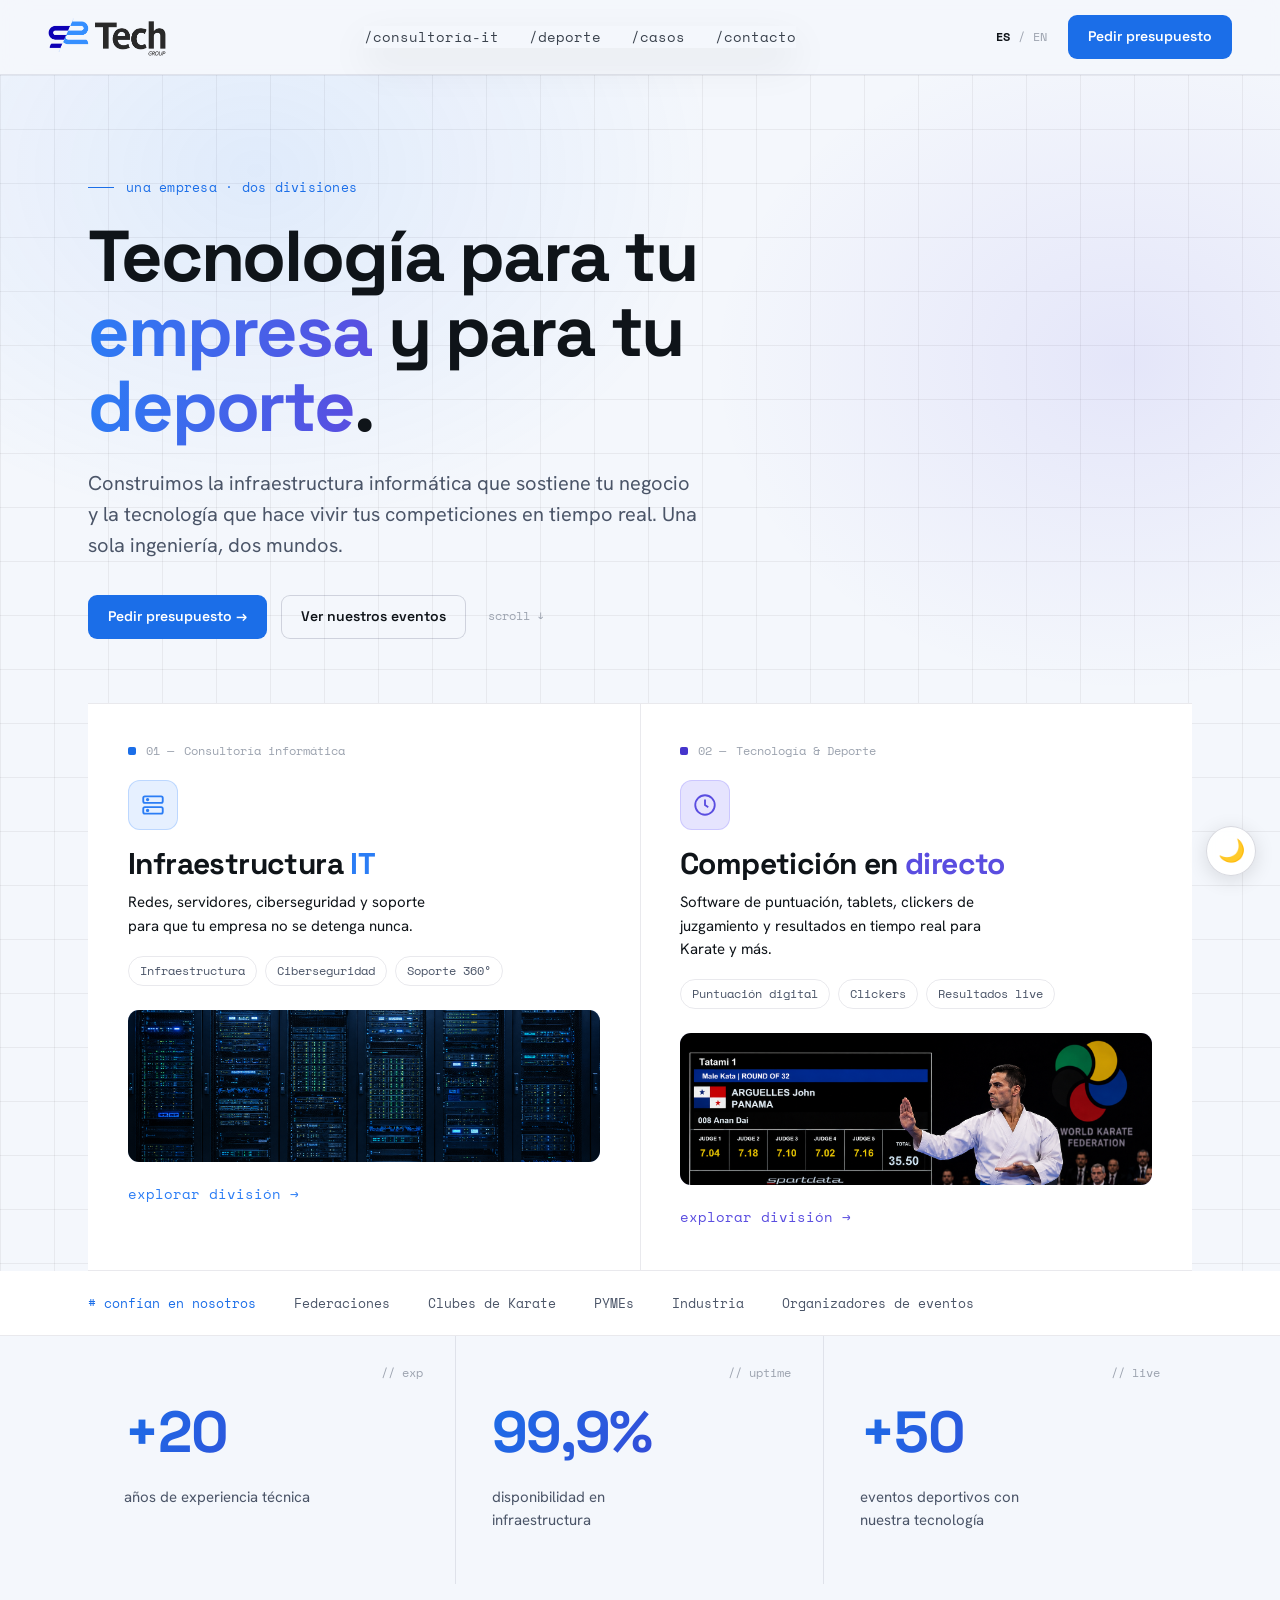
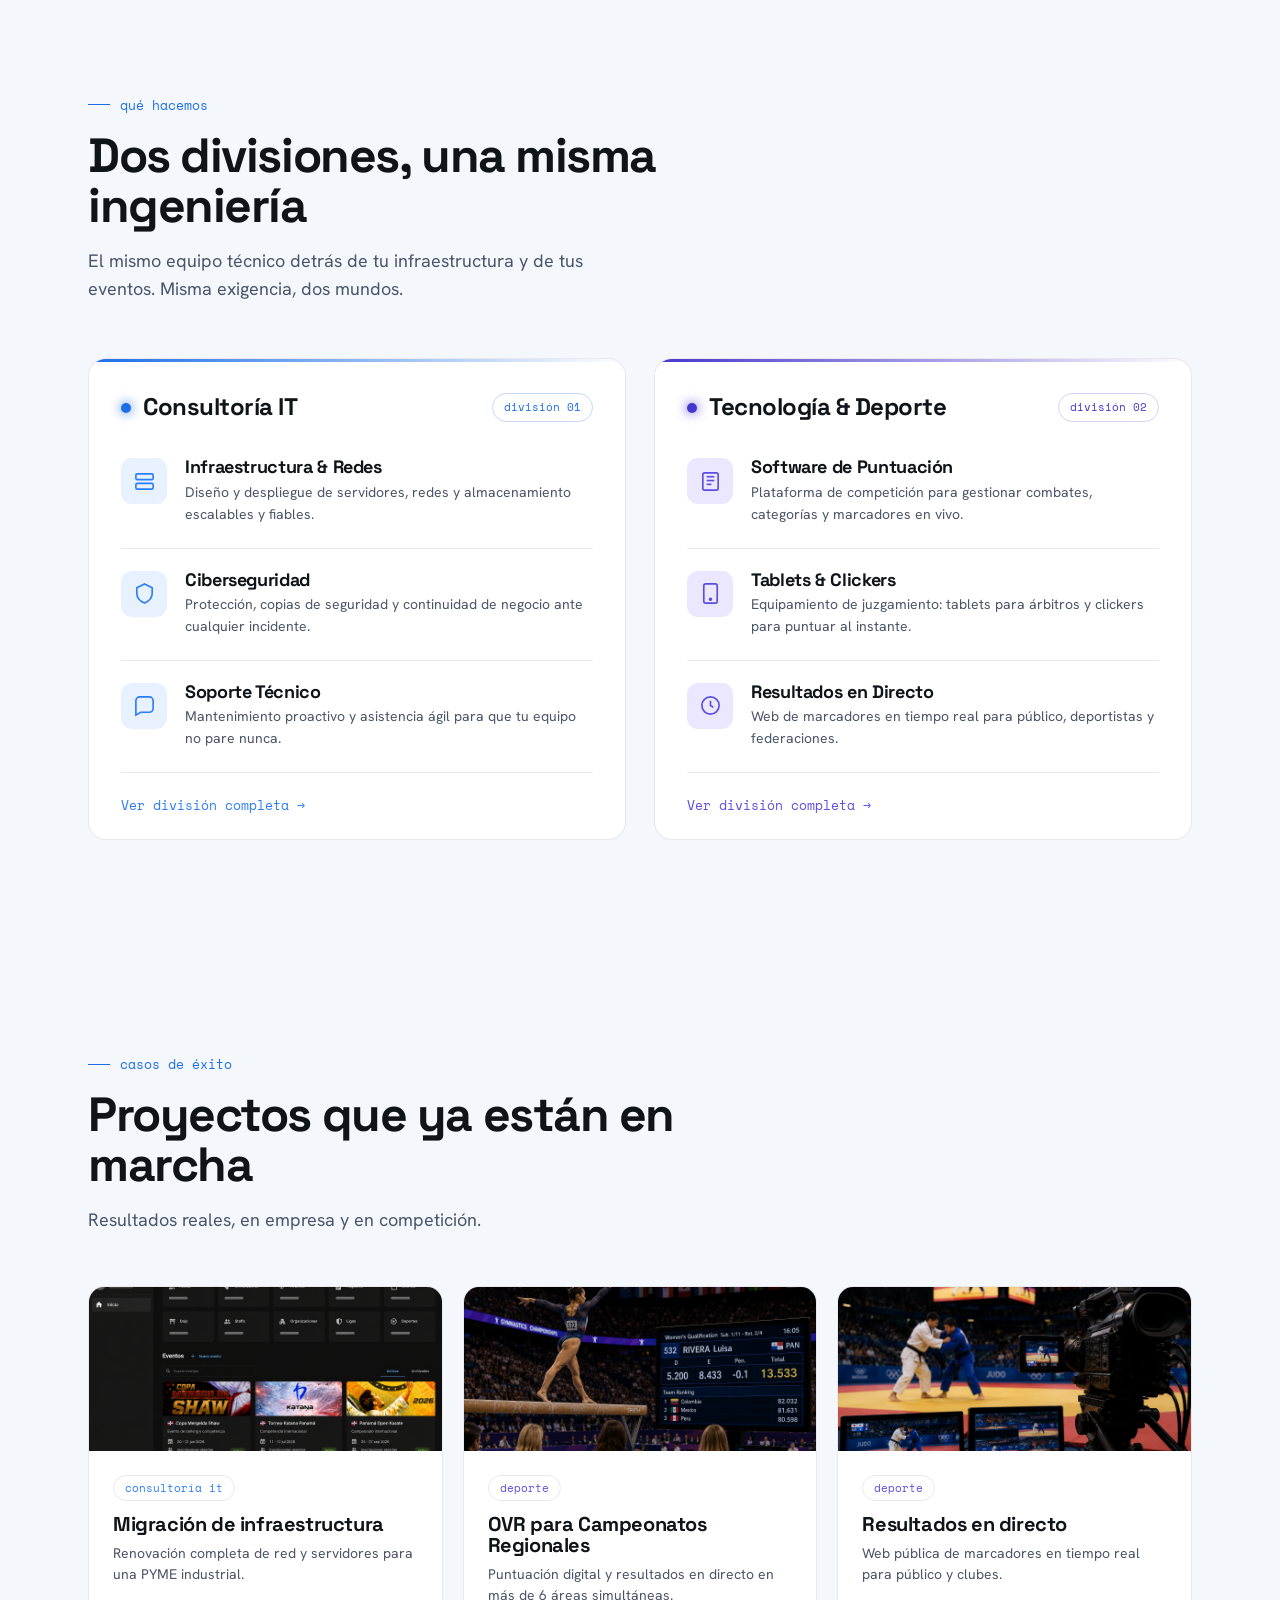
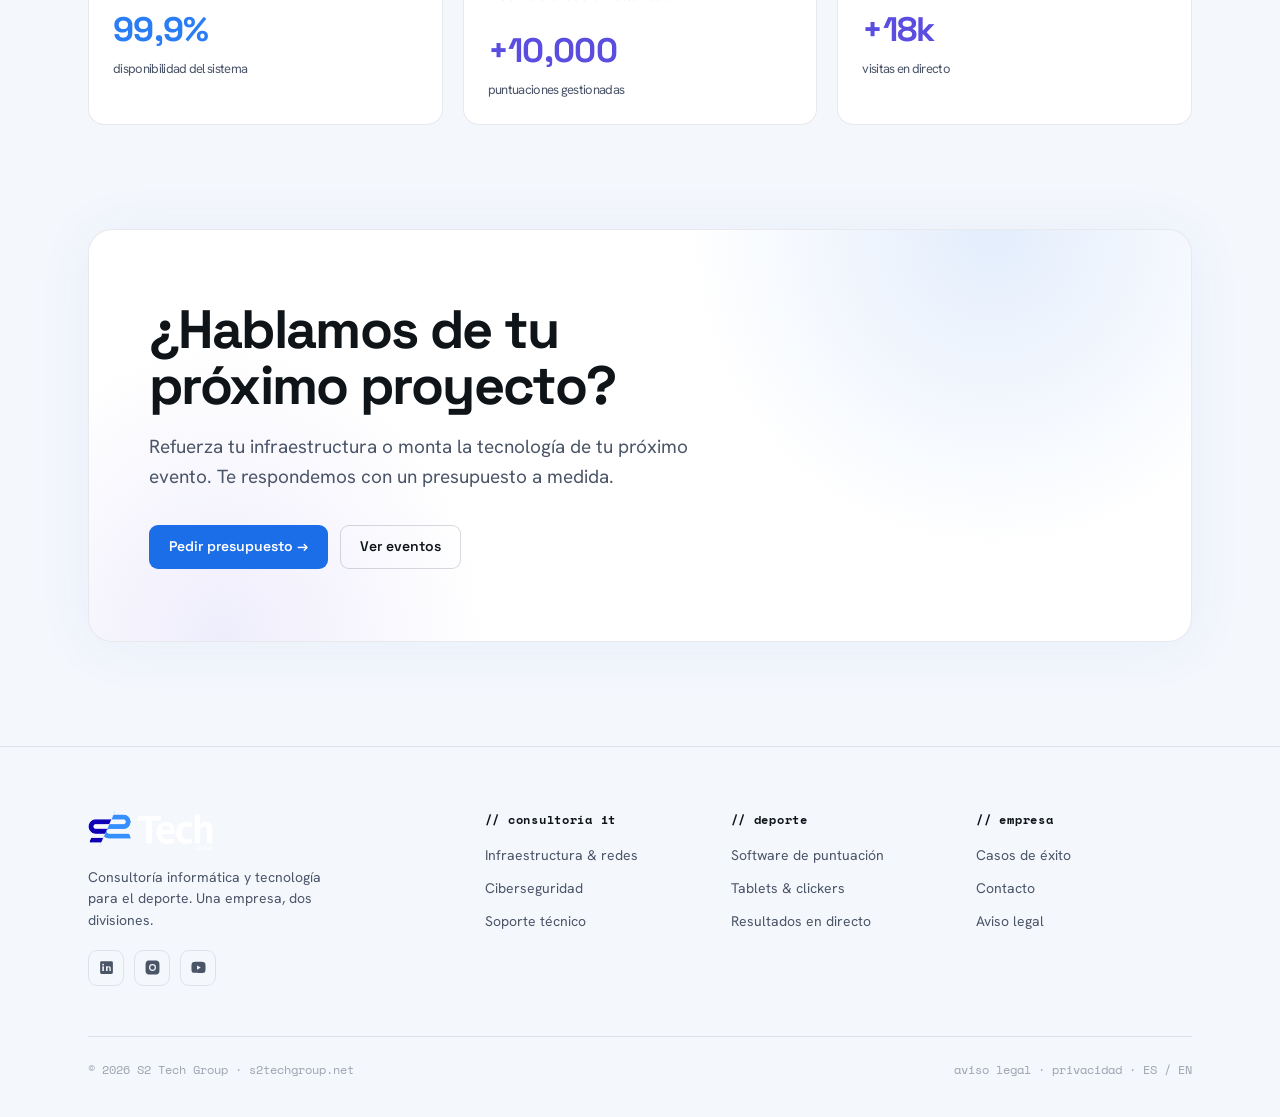
==== index.html @ ce13ef0c "Rename S2 Tech Group.html to index.html" ====
<!DOCTYPE html>
<html lang="es">
<head>
<meta charset="UTF-8" />
<meta name="viewport" content="width=device-width, initial-scale=1.0" />
<script>(function(){var t=localStorage.getItem('s2-theme')||'auto';var l=t==='light'||(t==='auto'&&matchMedia('(prefers-color-scheme: light)').matches);if(l)document.documentElement.classList.add('s2-light');document.documentElement.setAttribute('data-theme',t);})();</script>
<link rel="stylesheet" href="assets/site.css" />
<title>S2 Tech Group — Tecnología para tu empresa y tu deporte</title>
<link rel="preconnect" href="https://fonts.googleapis.com" />
<link rel="preconnect" href="https://fonts.gstatic.com" crossorigin />
<link href="https://fonts.googleapis.com/css2?family=Space+Grotesk:wght@400;500;600;700&family=Space+Mono:wght@400;700&family=Hanken+Grotesk:wght@400;500;600;700&display=swap" rel="stylesheet" />
<style>
  :root {
    --bg: #06070d;
    --bg-2: #0b0d16;
    --panel: #0f1320;
    --panel-2: #131829;
    --line: rgba(255,255,255,0.09);
    --line-2: rgba(255,255,255,0.14);
    /* brand */
    --deep: #0d00b5;
    --it: #3d8bff;
    --it-bright: #5ea2ff;
    --sport: #5b4bf5;
    --sport-bright: #7d70ff;
    --sky: #bad6fe;
    --txt: #eaedf5;
    --muted: #8b95ab;
    --muted-2: #5f6880;
    --display: "Space Grotesk", sans-serif;
    --mono: "Space Mono", ui-monospace, monospace;
    --body: "Hanken Grotesk", sans-serif;
  }
  * { margin: 0; padding: 0; box-sizing: border-box; }
  html { scroll-behavior: smooth; }
  body { font-family: var(--body); background: var(--bg); color: var(--txt); -webkit-font-smoothing: antialiased; line-height: 1.55; overflow-x: hidden; }
  h1,h2,h3,h4 { font-family: var(--display); letter-spacing: -0.02em; line-height: 1.04; font-weight: 700; }
  a { color: inherit; text-decoration: none; }
  .mono { font-family: var(--mono); }
  .wrap { max-width: 1200px; margin: 0 auto; padding: 0 48px; }
  .ph { background-image: repeating-linear-gradient(135deg, rgba(255,255,255,0.05) 0 10px, transparent 10px 20px); display: flex; align-items: flex-end; }
  .ph-label { font-family: var(--mono); font-size: 11px; letter-spacing: 0.06em; text-transform: uppercase; color: rgba(255,255,255,0.5); padding: 12px 14px; }
  .grid-bg { background-image: linear-gradient(var(--line) 1px, transparent 1px), linear-gradient(90deg, var(--line) 1px, transparent 1px); background-size: 54px 54px; }

  /* diagonal dot motif (from logo) */
  .slash { position: relative; display: inline-block; }
  .dotline { display: inline-flex; align-items: center; gap: 0; }

  /* NAV */
  nav { position: sticky; top: 0; z-index: 60; display: flex; align-items: center; justify-content: space-between; padding: 15px 48px; background: rgba(6,7,13,0.8); backdrop-filter: blur(14px); border-bottom: 1px solid var(--line); }
  .brand-logo { height: 38px; display: block; }
  .navlinks { display: flex; gap: 30px; font-size: 14px; font-family: var(--mono); color: var(--muted); }
  .navlinks a { transition: color .15s; }
  .navlinks a:hover { color: var(--it-bright); }
  .navright { display: flex; align-items: center; gap: 18px; }
  .lang { font-family: var(--mono); font-size: 12px; color: var(--muted); display: flex; align-items: center; gap: 5px; }
  .lang b { color: var(--txt); }
  .lang button { font-family: var(--mono); font-size: 12px; background: none; border: none; color: var(--muted-2); cursor: pointer; padding: 2px 3px; transition: color .15s; }
  .lang button:hover { color: var(--txt); }
  .lang button.on { color: var(--txt); font-weight: 700; }
  .lang .sep { color: var(--muted-2); }
  .btn { font-family: var(--display); font-weight: 600; font-size: 14px; padding: 11px 20px; border-radius: 9px; cursor: pointer; border: none; background: var(--it); color: #fff; transition: transform .15s, box-shadow .15s; display: inline-flex; align-items: center; gap: 8px; }
  .btn:hover { transform: translateY(-1px); box-shadow: 0 8px 28px rgba(61,139,255,0.36); }
  .btn-ghost { background: transparent; color: var(--txt); box-shadow: inset 0 0 0 1px var(--line-2); }
  .btn-ghost:hover { box-shadow: inset 0 0 0 1px var(--it); box-shadow: inset 0 0 0 1px var(--it), 0 8px 28px rgba(61,139,255,0.18); }

  /* HERO */
  .hero { position: relative; padding: 96px 0 0; }
  .hero .wrap { position: relative; z-index: 2; }
  .hglow { position: absolute; inset: 0; z-index: 0; pointer-events: none;
    background: radial-gradient(58% 48% at 20% 8%, rgba(61,139,255,0.20), transparent 62%),
               radial-gradient(54% 46% at 88% 24%, rgba(91,75,245,0.18), transparent 60%); }
  .hero .tagline { font-family: var(--mono); font-size: 13px; color: var(--sky); letter-spacing: 0.02em; display: inline-flex; align-items: center; gap: 12px; }
  .hero .tagline::before { content:""; width: 26px; height: 1px; background: var(--sky); display:inline-block; }
  .hero h1 { font-size: 72px; margin-top: 22px; max-width: 16ch; letter-spacing: -0.03em; }
  .hero h1 .g { background: linear-gradient(100deg, var(--it-bright), var(--sport-bright)); -webkit-background-clip: text; background-clip: text; color: transparent; }
  .hero .sub { margin-top: 24px; font-size: 20px; color: var(--muted); max-width: 56ch; }
  .hero .hero-actions { margin-top: 34px; display: flex; gap: 14px; align-items: center; }
  .hero .scroll-hint { font-family: var(--mono); font-size: 12px; color: var(--muted-2); margin-left: 8px; }

  /* DOORS */
  .doors { display: grid; grid-template-columns: 1fr 1fr; margin-top: 64px; border-top: 1px solid var(--line); border-bottom: 1px solid var(--line); position: relative; }
  .doors::before { content:""; position: absolute; left: 50%; top: 0; bottom: 0; width: 1px; background: var(--line); z-index: 3; }
  .door { position: relative; padding: 38px 40px 40px; overflow: hidden; transition: background .3s; z-index: 1; }
  .door::after { content:""; position: absolute; inset: 0; opacity: 0; transition: opacity .3s; z-index: -1; }
  .door.it::after { background: radial-gradient(80% 70% at 50% 100%, rgba(61,139,255,0.12), transparent 70%); }
  .door.sport::after { background: radial-gradient(80% 70% at 50% 100%, rgba(91,75,245,0.14), transparent 70%); }
  .door:hover::after { opacity: 1; }
  .door .num { font-family: var(--mono); font-size: 12px; color: var(--muted); display: flex; align-items: center; gap: 10px; }
  .door .num .sq { width: 8px; height: 8px; border-radius: 2px; }
  .door.it .num .sq { background: var(--it); } .door.sport .num .sq { background: var(--sport); }
  .door .ico { width: 50px; height: 50px; border-radius: 12px; display: grid; place-items: center; margin-top: 20px; }
  .door.it .ico { background: rgba(61,139,255,0.13); color: var(--it-bright); box-shadow: inset 0 0 0 1px rgba(61,139,255,0.25); }
  .door.sport .ico { background: rgba(91,75,245,0.15); color: var(--sport-bright); box-shadow: inset 0 0 0 1px rgba(125,112,255,0.25); }
  .door .ico svg { width: 26px; height: 26px; }
  .door h3 { font-size: 30px; margin-top: 18px; }
  .door h3 .accent.it { color: var(--it-bright); }
  .door h3 .accent.sport { color: var(--sport-bright); }
  .door p { margin-top: 12px; color: var(--muted); font-size: 15px; max-width: 38ch; }
  .door .feats { margin-top: 18px; display: flex; flex-wrap: wrap; gap: 8px; }
  .door .feats span { font-family: var(--mono); font-size: 11.5px; color: var(--muted); padding: 5px 11px; border-radius: 999px; border: 1px solid var(--line); }
  .door .img { height: 152px; border-radius: 11px; margin-top: 24px; position: relative; overflow: hidden; }
  .door.it .img { background: linear-gradient(150deg,#0e1f55,#0a1020); }
  .door.sport .img { background: linear-gradient(150deg,#1c1453,#0c0a1f); }
  .door .go { margin-top: 22px; font-family: var(--mono); font-size: 13.5px; display: inline-flex; align-items: center; gap: 9px; }
  .door.it .go { color: var(--it-bright); } .door.sport .go { color: var(--sport-bright); }
  .door .go .ar { transition: transform .2s; }
  .door:hover .go .ar { transform: translateX(5px); }

  /* STRIP */
  .strip { border-bottom: 1px solid var(--line); padding: 22px 0; }
  .strip .wrap { display: flex; align-items: center; gap: 38px; font-family: var(--mono); font-size: 13px; color: var(--muted-2); flex-wrap: wrap; }
  .strip .wrap b { color: var(--sky); font-weight: 400; }
  .strip .wrap span { color: var(--muted); }

  /* STATS */
  .stats { display: grid; grid-template-columns: repeat(3,1fr); }
  .stat { padding: 52px 36px; border-right: 1px solid var(--line); position: relative; }
  .stat:last-child { border-right: 0; }
  .stat .n { font-family: var(--display); font-size: 58px; font-weight: 700; letter-spacing: -0.03em; background: linear-gradient(120deg,#fff,var(--sky)); -webkit-background-clip: text; background-clip: text; color: transparent; }
  .stat .l { font-size: 15px; color: var(--muted); margin-top: 8px; max-width: 24ch; }
  .stat .k { font-family: var(--mono); font-size: 12px; color: var(--muted-2); position: absolute; top: 28px; right: 32px; }

  /* SECTION */
  section.block { padding: 104px 0; position: relative; }
  .sec-head .k { font-family: var(--mono); font-size: 13px; color: var(--sky); display: inline-flex; align-items: center; gap: 10px; }
  .sec-head .k::before { content:""; width: 22px; height: 1px; background: var(--sky); }
  .sec-head h2 { font-size: 48px; margin-top: 16px; max-width: 20ch; letter-spacing: -0.03em; }
  .sec-head p { margin-top: 16px; color: var(--muted); font-size: 18px; max-width: 56ch; }

  /* SERVICES two-column */
  .svc-col { display: grid; grid-template-columns: 1fr 1fr; gap: 28px; margin-top: 56px; }
  .svc-side { border: 1px solid var(--line); border-radius: 18px; padding: 34px 32px 12px; background: linear-gradient(180deg, var(--bg-2), var(--bg)); position: relative; overflow: hidden; }
  .svc-side::before { content:""; position: absolute; top: 0; left: 0; right: 0; height: 3px; }
  .svc-side.it::before { background: linear-gradient(90deg, var(--it), transparent); }
  .svc-side.sport::before { background: linear-gradient(90deg, var(--sport), transparent); }
  .svc-side .head { display: flex; align-items: center; justify-content: space-between; margin-bottom: 14px; }
  .svc-side h3 { font-size: 24px; display: flex; align-items: center; gap: 12px; }
  .svc-side h3 .dot { width: 10px; height: 10px; border-radius: 50%; }
  .svc-side.it h3 .dot { background: var(--it); box-shadow: 0 0 12px var(--it); }
  .svc-side.sport h3 .dot { background: var(--sport); box-shadow: 0 0 12px var(--sport); }
  .svc-side .tag { font-family: var(--mono); font-size: 11px; color: var(--muted); padding: 5px 11px; border-radius: 999px; border: 1px solid var(--line); }
  .svc-item { display: flex; gap: 18px; padding: 22px 0; border-bottom: 1px solid var(--line); transition: padding-left .2s; }
  .svc-item:last-child { border-bottom: 0; }
  .svc-item:hover { padding-left: 6px; }
  .svc-item .ico { width: 46px; height: 46px; flex: none; border-radius: 11px; display: grid; place-items: center; }
  .svc-side.it .ico { background: rgba(61,139,255,0.12); color: var(--it-bright); }
  .svc-side.sport .ico { background: rgba(91,75,245,0.13); color: var(--sport-bright); }
  .svc-item .ico svg { width: 23px; height: 23px; }
  .svc-item h4 { font-size: 18px; }
  .svc-item p { font-size: 14px; color: var(--muted); margin-top: 5px; }
  .svc-more { display: inline-block; margin: 22px 0 12px; font-family: var(--mono); font-size: 13px; transition: transform .2s; }
  .svc-more:hover { transform: translateX(4px); }
  .svc-more.it { color: var(--it-bright); }
  .svc-more.sport { color: var(--sport-bright); }

  /* CASES */
  .cases { background: linear-gradient(180deg, var(--bg), var(--bg-2)); }
  .case-grid { display: grid; grid-template-columns: repeat(3,1fr); gap: 20px; margin-top: 52px; }
  .case { border: 1px solid var(--line); border-radius: 16px; overflow: hidden; background: var(--bg-2); transition: transform .22s, border-color .22s, box-shadow .22s; }
  .case:hover { transform: translateY(-5px); }
  .case.it:hover { border-color: rgba(61,139,255,0.5); box-shadow: 0 24px 50px rgba(61,139,255,0.12); }
  .case.sport:hover { border-color: rgba(125,112,255,0.5); box-shadow: 0 24px 50px rgba(91,75,245,0.14); }
  .case .img { height: 164px; position: relative; overflow: hidden; }
  .case.it .img { background: linear-gradient(150deg,#0e1f55,#0a1020); }
  .case .img img.shot { position: absolute; inset: 0; width: 100%; height: 100%; object-fit: cover; object-position: center center; }
  .case.sport .img { background: linear-gradient(150deg,#1c1453,#0c0a1f); }
  .case .body { padding: 24px; }
  .case .pill { font-family: var(--mono); font-size: 11px; padding: 4px 11px; border-radius: 999px; border: 1px solid var(--line); }
  .case.it .pill { color: var(--it-bright); } .case.sport .pill { color: var(--sport-bright); }
  .case h4 { font-size: 20px; margin-top: 14px; }
  .case p { margin-top: 8px; font-size: 14px; color: var(--muted); }
  .case .stat-n { font-family: var(--display); font-size: 34px; font-weight: 700; margin-top: 18px; letter-spacing: -0.02em; }
  .case.it .stat-n { color: var(--it-bright); } .case.sport .stat-n { color: var(--sport-bright); }
  .case .stat-n small { display: block; font-family: var(--body); font-size: 13px; color: var(--muted); font-weight: 400; margin-top: 2px; }

  /* CTA */
  .cta { padding: 0 0 104px; }
  .cta-box { border: 1px solid var(--line-2); border-radius: 24px; padding: 72px 60px; position: relative; overflow: hidden; background: var(--bg-2); }
  .cta-box .glow { position: absolute; inset: 0; background: radial-gradient(46% 130% at 82% 0%, rgba(61,139,255,0.22), transparent 60%), radial-gradient(40% 120% at 12% 100%, rgba(91,75,245,0.18), transparent 60%); }
  .cta-box h2 { font-size: 54px; max-width: 17ch; position: relative; letter-spacing: -0.03em; }
  .cta-box p { margin-top: 18px; color: var(--muted); font-size: 19px; max-width: 50ch; position: relative; }
  .cta-actions { margin-top: 34px; display: flex; gap: 12px; position: relative; }

  /* FOOTER */
  footer { border-top: 1px solid var(--line); padding: 64px 0 38px; background: var(--bg); }
  .foot-top { display: grid; grid-template-columns: 1.7fr 1fr 1fr 1fr; gap: 30px; }
  .foot-logo { height: 40px; margin-bottom: 16px; }
  footer h5 { font-family: var(--mono); font-size: 12px; color: var(--txt); margin-bottom: 16px; letter-spacing: 0.06em; }
  footer a { display: block; font-size: 14px; color: var(--muted); margin-bottom: 11px; transition: color .15s; }
  footer a:hover { color: var(--it-bright); }
  .foot-desc { color: var(--muted); font-size: 14px; max-width: 32ch; }
  .foot-social { display: flex; gap: 10px; margin-top: 18px; }
  .foot-social a { width: 36px; height: 36px; border-radius: 9px; border: 1px solid var(--line); display: grid; place-items: center; margin: 0; }
  .foot-social a:hover { border-color: var(--it); }
  .foot-social svg { width: 17px; height: 17px; }
  .foot-bot { display: flex; justify-content: space-between; margin-top: 50px; padding-top: 24px; border-top: 1px solid var(--line); font-family: var(--mono); font-size: 12px; color: var(--muted-2); }

  /* ─── RESPONSIVE ─── */
  @media (max-width: 860px) {
    nav { padding: 14px 20px; }
    .hero { padding: 72px 0 0; }
    .hero h1 { font-size: 52px; }
    .hero .sub { font-size: 17px; }
    .hero-actions { flex-wrap: wrap; gap: 10px; }
    .scroll-hint { display: none; }
    .wrap { padding: 0 24px; }
    .doors { grid-template-columns: 1fr 1fr; }
    .stats { grid-template-columns: 1fr 1fr; }
    .stat:nth-child(2) { border-right: 0; }
    .stat:nth-child(n+3) { border-top: 1px solid var(--line); border-right: 0; }
    .svc-col { grid-template-columns: 1fr; }
    .case-grid { grid-template-columns: 1fr 1fr; }
    section.block { padding: 72px 0; }
    .cta-box { padding: 48px 32px; }
    .foot-top { grid-template-columns: 1fr 1fr; }
  }
  @media (max-width: 580px) {
    nav { padding: 12px 16px; }
    .hero { padding: 56px 0 0; }
    .hero h1 { font-size: 38px; }
    .hero .sub { font-size: 16px; }
    .hero-actions .btn { font-size: 14px; padding: 10px 16px; }
    .wrap { padding: 0 16px; }
    .doors { grid-template-columns: 1fr; }
    .doors::before { display: none; }
    .door { padding: 26px 22px 28px; }
    .door h3 { font-size: 24px; }
    .stats { grid-template-columns: 1fr; }
    .stat { border-right: 0; border-bottom: 1px solid var(--line); padding: 36px 20px; }
    .stat:last-child { border-bottom: 0; }
    .stat .n { font-size: 44px; }
    .sec-head h2 { font-size: 32px; }
    .svc-side { padding: 24px 20px 8px; }
    .case-grid { grid-template-columns: 1fr; }
    .cta-box { padding: 36px 20px; }
    .cta-box h2 { font-size: 32px; }
    .cta-actions { flex-direction: column; }
    .cta-actions .btn { text-align: center; }
    .foot-top { grid-template-columns: 1fr; }
    .foot-bot { flex-direction: column; gap: 8px; font-size: 11px; }
    section.block { padding: 56px 0; }
  }

  /* ─── LIGHT MODE (page-specific) ─── */
  html.s2-light .hglow { background: radial-gradient(58% 48% at 20% 8%, rgba(43,125,245,0.10), transparent 62%), radial-gradient(54% 46% at 88% 24%, rgba(90,78,224,0.10), transparent 60%); }
  html.s2-light .hero { background-color: var(--bg); }
  html.s2-light .tagline { color: var(--it); }
  html.s2-light .tagline::before { background: var(--it); }
  html.s2-light .doors { background: var(--bg-2); }
  html.s2-light .door { background: var(--bg-2); }
  html.s2-light .door:hover { background: #f0f5ff; }
  html.s2-light .door::after { opacity: 0; }
  html.s2-light .door:hover::after { opacity: 1; }
  html.s2-light .door.it::after { background: radial-gradient(80% 70% at 50% 100%, rgba(27,110,232,0.08), transparent 70%); }
  html.s2-light .door.sport::after { background: radial-gradient(80% 70% at 50% 100%, rgba(90,78,224,0.10), transparent 70%); }
  html.s2-light .door .num { color: var(--muted-2); }
  html.s2-light .door .num .sq { } 
  html.s2-light .door h3, html.s2-light .door p, html.s2-light .door .feats span { color: var(--txt); }
  html.s2-light .door .feats span { border-color: var(--line); color: var(--muted); }
  html.s2-light .door.it .img { background: linear-gradient(150deg,#c8ddff,#aac9ff); }
  html.s2-light .door.sport .img { background: linear-gradient(150deg,#d4d0ff,#bbb4ff); }
  html.s2-light .stat .n { background: linear-gradient(120deg, var(--it), var(--sport)); -webkit-background-clip: text; background-clip: text; color: transparent; }
  html.s2-light .stat .k { color: var(--muted-2); }
  html.s2-light .stat .l { color: var(--muted); }
  html.s2-light .stats { border-color: var(--line); }
  html.s2-light .stat { border-right-color: var(--line); }
  html.s2-light .sec-head .k { color: var(--it); }
  html.s2-light .sec-head .k::before { background: var(--it); }
  html.s2-light .svc-side { background: var(--bg-2); border-color: var(--line); }
  html.s2-light .svc-side.it::before { background: linear-gradient(90deg, var(--it), transparent); }
  html.s2-light .svc-side.sport::before { background: linear-gradient(90deg, var(--sport), transparent); }
  html.s2-light .svc-item { border-bottom-color: var(--line); }
  html.s2-light .svc-item h4 { color: var(--txt); }
  html.s2-light .svc-item p { color: var(--muted); }
  html.s2-light .svc-side.it .tag { color: var(--it); border-color: rgba(27,110,232,0.25); }
  html.s2-light .svc-side.sport .tag { color: var(--sport); border-color: rgba(90,78,224,0.25); }
  html.s2-light .cases { background: var(--bg); }
  html.s2-light .case { background: var(--bg-2); border-color: var(--line); }
  html.s2-light .case.it .img { background: linear-gradient(150deg,#c8ddff,#aac9ff); }
  html.s2-light .case.sport .img { background: linear-gradient(150deg,#d4d0ff,#bbb4ff); }
  html.s2-light .case h4 { color: var(--txt); }
  html.s2-light .case p { color: var(--muted); }
  html.s2-light .cta-box { background: var(--bg-2); border-color: var(--line); box-shadow: 0 4px 60px rgba(27,110,232,0.06); }
  html.s2-light .cta-box .glow { background: radial-gradient(46% 130% at 82% 0%, rgba(27,110,232,0.12), transparent 60%), radial-gradient(40% 120% at 12% 100%, rgba(90,78,224,0.10), transparent 60%); }
  html.s2-light .cta-box h2 { color: var(--txt); }
  html.s2-light .cta-box p { color: var(--muted); }
</style>
</head>
<body>
  <nav>
    <a href="#top">
      <img class="brand-logo brand-logo-dark" src="assets/logo-nav-white.png" alt="S2 Tech Group" />
      <img class="brand-logo brand-logo-light" src="assets/logo-nav-color.png" alt="S2 Tech Group" />
    </a>
    <div class="navlinks" id="navlinks">
      <a href="consultoria-it.html" data-en="/it-consulting">/consultoría-it</a>
      <a href="deporte.html" data-en="/sports">/deporte</a>
      <a href="#cases" data-en="/cases">/casos</a>
      <a href="contacto.html" data-en="/contact">/contacto</a>
    </div>
    <div class="navright">
      <div class="lang"><button data-lang="es">ES</button><span class="sep">/</span><button data-lang="en">EN</button></div>
      <a href="contacto.html" class="btn btn-nav-cta" data-en="Request a quote">Pedir presupuesto</a>
    </div>
    <button class="ham" id="ham-btn" aria-label="Menú" aria-expanded="false"><span></span><span></span><span></span></button>
  </nav>

  <header class="hero grid-bg" id="top">
    <div class="hglow"></div>
    <div class="wrap">
      <div class="tagline" data-en="one company · two divisions">una empresa · dos divisiones</div>
      <h1 data-en-html="Technology for your <span class=&quot;g&quot;>business</span> and your <span class=&quot;g&quot;>sport</span>.">Tecnología para tu <span class="g">empresa</span> y para tu <span class="g">deporte</span>.</h1>
      <p class="sub" data-en="We build the IT infrastructure that keeps your business running and the technology that brings your competitions to life in real time. One engineering team, two worlds.">Construimos la infraestructura informática que sostiene tu negocio y la tecnología que hace vivir tus competiciones en tiempo real. Una sola ingeniería, dos mundos.</p>
      <div class="hero-actions">
        <a href="contacto.html" class="btn" data-en="Request a quote →">Pedir presupuesto →</a>
        <a href="deporte.html" class="btn btn-ghost" data-en="See our events">Ver nuestros eventos</a>
        <span class="scroll-hint">scroll ↓</span>
      </div>
      <div class="doors">
        <a class="door it" href="consultoria-it.html">
          <div class="num"><span class="sq"></span>01 — <span data-en="IT consulting">Consultoría informática</span></div>
          <div class="ico"><svg viewBox="0 0 24 24" fill="none" stroke="currentColor" stroke-width="1.7"><rect x="3" y="4" width="18" height="6" rx="1.5"/><rect x="3" y="14" width="18" height="6" rx="1.5"/><circle cx="7" cy="7" r="0.7" fill="currentColor"/><circle cx="7" cy="17" r="0.7" fill="currentColor"/></svg></div>
          <h3 data-en-html="<span class=&quot;accent it&quot;>IT</span> infrastructure">Infraestructura <span class="accent it">IT</span></h3>
          <p data-en="Networks, servers, cybersecurity and support so your business never stops.">Redes, servidores, ciberseguridad y soporte para que tu empresa no se detenga nunca.</p>
          <div class="feats"><span data-en="Infrastructure">Infraestructura</span><span data-en="Cybersecurity">Ciberseguridad</span><span data-en="360° support">Soporte 360°</span></div>
          <div class="img"><img src="assets/hero-datacenter.png" alt="Data center S2 Tech Group" style="position:absolute;inset:0;width:100%;height:100%;object-fit:cover;object-position:center;" /></div>
          <div class="go" data-en-html="explore division <span class=&quot;ar&quot;>→</span>">explorar división <span class="ar">→</span></div>
        </a>
        <a class="door sport" href="deporte.html">
          <div class="num"><span class="sq"></span>02 — <span data-en="Technology &amp; Sport">Tecnología &amp; Deporte</span></div>
          <div class="ico"><svg viewBox="0 0 24 24" fill="none" stroke="currentColor" stroke-width="1.7"><circle cx="12" cy="12" r="9"/><path d="M12 7v5l3 2"/></svg></div>
          <h3 data-en-html="Live <span class=&quot;accent sport&quot;>competition</span>">Competición en <span class="accent sport">directo</span></h3>
          <p data-en="Scoring software, tablets, judging clickers and real-time results for Karate and more.">Software de puntuación, tablets, clickers de juzgamiento y resultados en tiempo real para Karate y más.</p>
          <div class="feats"><span data-en="Digital scoring">Puntuación digital</span><span>Clickers</span><span data-en="Live results">Resultados live</span></div>
          <div class="img"><img src="assets/hero-karate.png" alt="Karate kata con marcador digital" style="position:absolute;inset:0;width:100%;height:100%;object-fit:cover;object-position:center top;" /></div>
          <div class="go" data-en-html="explore division <span class=&quot;ar&quot;>→</span>">explorar división <span class="ar">→</span></div>
        </a>
      </div>
    </div>
  </header>

  <div class="strip">
    <div class="wrap"><b data-en="# trusted by"># confían en nosotros</b><span data-en="Federations">Federaciones</span><span data-en="Karate clubs">Clubes de Karate</span><span data-en="SMEs">PYMEs</span><span data-en="Industry">Industria</span><span data-en="Event organizers">Organizadores de eventos</span></div>
  </div>

  <div class="wrap">
    <div class="stats">
      <div class="stat"><div class="k">// exp</div><div class="n">+20</div><div class="l" data-en="years of technical experience">años de experiencia técnica</div></div>
      <div class="stat"><div class="k">// uptime</div><div class="n">99,9%</div><div class="l" data-en="infrastructure uptime">disponibilidad en infraestructura</div></div>
      <div class="stat"><div class="k">// live</div><div class="n">+50</div><div class="l" data-en="sports events powered by our technology">eventos deportivos con nuestra tecnología</div></div>
    </div>
  </div>

  <section class="block" id="services">
    <div class="wrap">
      <div class="sec-head">
        <div class="k" data-en="what we do">qué hacemos</div>
        <h2 data-en="Two divisions, one engineering team">Dos divisiones, una misma ingeniería</h2>
        <p data-en="The same technical team behind your infrastructure and your events. Same standards, two worlds.">El mismo equipo técnico detrás de tu infraestructura y de tus eventos. Misma exigencia, dos mundos.</p>
      </div>
      <div class="svc-col">
        <div class="svc-side it" id="it">
          <div class="head">
            <h3><span class="dot"></span>Consultoría IT</h3>
            <span class="tag" data-en="division 01">división 01</span>
          </div>
          <div class="svc-item">
            <div class="ico"><svg viewBox="0 0 24 24" fill="none" stroke="currentColor" stroke-width="1.7"><rect x="3" y="4" width="18" height="6" rx="1.5"/><rect x="3" y="14" width="18" height="6" rx="1.5"/></svg></div>
            <div><h4 data-en="Infrastructure &amp; Networks">Infraestructura &amp; Redes</h4><p data-en="Design and deployment of scalable, reliable servers, networks and storage.">Diseño y despliegue de servidores, redes y almacenamiento escalables y fiables.</p></div>
          </div>
          <div class="svc-item">
            <div class="ico"><svg viewBox="0 0 24 24" fill="none" stroke="currentColor" stroke-width="1.7"><path d="M12 2l8 4v6c0 5-3.5 8-8 10-4.5-2-8-5-8-10V6z"/></svg></div>
            <div><h4>Ciberseguridad</h4><p data-en="Protection, backups and business continuity against any incident.">Protección, copias de seguridad y continuidad de negocio ante cualquier incidente.</p></div>
          </div>
          <div class="svc-item">
            <div class="ico"><svg viewBox="0 0 24 24" fill="none" stroke="currentColor" stroke-width="1.7"><path d="M21 15a4 4 0 0 1-4 4H8l-5 3V7a4 4 0 0 1 4-4h10a4 4 0 0 1 4 4z"/></svg></div>
            <div><h4 data-en="Technical Support">Soporte Técnico</h4><p data-en="Proactive maintenance and quick assistance so your team never stops.">Mantenimiento proactivo y asistencia ágil para que tu equipo no pare nunca.</p></div>
          </div>
          <a href="consultoria-it.html" class="svc-more it" data-en="See full division →">Ver división completa →</a>
        </div>
        <div class="svc-side sport" id="sport">
          <div class="head">
            <h3><span class="dot"></span>Tecnología &amp; Deporte</h3>
            <span class="tag" data-en="division 02">división 02</span>
          </div>
          <div class="svc-item">
            <div class="ico"><svg viewBox="0 0 24 24" fill="none" stroke="currentColor" stroke-width="1.7"><rect x="4" y="3" width="16" height="18" rx="2"/><line x1="8" y1="7" x2="16" y2="7"/><line x1="8" y1="11" x2="16" y2="11"/><line x1="8" y1="15" x2="13" y2="15"/></svg></div>
            <div><h4 data-en="Scoring Software">Software de Puntuación</h4><p data-en="Competition platform to manage bouts, categories and live scoreboards.">Plataforma de competición para gestionar combates, categorías y marcadores en vivo.</p></div>
          </div>
          <div class="svc-item">
            <div class="ico"><svg viewBox="0 0 24 24" fill="none" stroke="currentColor" stroke-width="1.7"><rect x="5" y="2" width="14" height="20" rx="2"/><circle cx="12" cy="18" r="1" fill="currentColor"/></svg></div>
            <div><h4>Tablets &amp; Clickers</h4><p data-en="Judging equipment: tablets for referees and clickers to score instantly.">Equipamiento de juzgamiento: tablets para árbitros y clickers para puntuar al instante.</p></div>
          </div>
          <div class="svc-item">
            <div class="ico"><svg viewBox="0 0 24 24" fill="none" stroke="currentColor" stroke-width="1.7"><circle cx="12" cy="12" r="9"/><path d="M12 7v5l3 2"/></svg></div>
            <div><h4 data-en="Live Results">Resultados en Directo</h4><p data-en="Real-time scoreboard website for public, athletes and federations.">Web de marcadores en tiempo real para público, deportistas y federaciones.</p></div>
          </div>
          <a href="deporte.html" class="svc-more sport" data-en="See full division →">Ver división completa →</a>
        </div>
      </div>
    </div>
  </section>

  <section class="block cases" id="cases">
    <div class="wrap">
      <div class="sec-head">
        <div class="k" data-en="case studies">casos de éxito</div>
        <h2 data-en="Projects already up and running">Proyectos que ya están en marcha</h2>
        <p data-en="Real results, in business and in competition.">Resultados reales, en empresa y en competición.</p>
      </div>
      <div class="case-grid">
        <div class="case it">
          <div class="img"><img class="shot" src="assets/case-proyecto-it.png" alt="Panel de gestión datasportclub.com" /></div>
          <div class="body"><span class="pill" data-en="it consulting">consultoría it</span><h4 data-en="Infrastructure migration">Migración de infraestructura</h4><p data-en="Complete network and server overhaul for an industrial SME.">Renovación completa de red y servidores para una PYME industrial.</p><div class="stat-n">99,9%<small data-en="system uptime">disponibilidad del sistema</small></div></div>
        </div>
        <div class="case sport">
          <div class="img"><img class="shot" src="assets/case-campeonato.png" alt="OVR Campeonatos Regionales" /></div>
          <div class="body"><span class="pill" data-en="sport">deporte</span><h4 data-en="OVR for Regional Championships">OVR para Campeonatos Regionales</h4><p data-en="Digital scoring and live results across more than 6 simultaneous areas.">Puntuación digital y resultados en directo en más de 6 áreas simultáneas.</p><div class="stat-n">+10,000<small data-en="scores managed">puntuaciones gestionadas</small></div></div>
        </div>
        <div class="case sport">
          <div class="img"><img class="shot" src="assets/case-streaming.png" alt="Streaming en directo de evento deportivo" /></div>
          <div class="body"><span class="pill" data-en="sport">deporte</span><h4 data-en="Live results">Resultados en directo</h4><p data-en="Public real-time scoreboard website for spectators and clubs.">Web pública de marcadores en tiempo real para público y clubes.</p><div class="stat-n">+18k<small data-en="live views">visitas en directo</small></div></div>
        </div>
      </div>
    </div>
  </section>

  <section class="cta" id="contacto">
    <div class="wrap">
      <div class="cta-box grid-bg">
        <div class="glow"></div>
        <h2 data-en="Shall we talk about your next project?">¿Hablamos de tu próximo proyecto?</h2>
        <p data-en="Strengthen your infrastructure or set up the technology for your next event. We'll get back to you with a tailored quote.">Refuerza tu infraestructura o monta la tecnología de tu próximo evento. Te respondemos con un presupuesto a medida.</p>
        <div class="cta-actions">
          <a href="contacto.html" class="btn" data-en="Request a quote →">Pedir presupuesto →</a>
          <a href="deporte.html" class="btn btn-ghost" data-en="See events">Ver eventos</a>
        </div>
      </div>
    </div>
  </section>

  <footer>
    <div class="wrap">
      <div class="foot-top">
        <div>
          <img class="foot-logo" src="assets/logo-nav-white.png" alt="S2 Tech Group" />
          <p class="foot-desc" data-en="IT consulting and technology for sport. One company, two divisions.">Consultoría informática y tecnología para el deporte. Una empresa, dos divisiones.</p>
          <div class="foot-social">
            <a href="#"><svg viewBox="0 0 24 24" fill="currentColor"><path d="M19 3a2 2 0 0 1 2 2v14a2 2 0 0 1-2 2H5a2 2 0 0 1-2-2V5a2 2 0 0 1 2-2zM8.34 17V10.2H6.1V17zM7.22 9.2a1.3 1.3 0 1 0 0-2.6 1.3 1.3 0 0 0 0 2.6zM18 17v-3.73c0-2-1.07-2.93-2.5-2.93a2.16 2.16 0 0 0-1.96 1.08V10.2h-2.23V17h2.23v-3.6c0-.95.18-1.87 1.36-1.87s1.17 1.09 1.17 1.93V17z"/></svg></a>
            <a href="#"><svg viewBox="0 0 24 24" fill="currentColor"><path d="M12 2.2c3.2 0 3.58 0 4.85.07 1.17.05 1.8.25 2.23.41.56.22.96.48 1.38.9.42.42.68.82.9 1.38.16.42.36 1.06.41 2.23.06 1.27.07 1.65.07 4.85s0 3.58-.07 4.85c-.05 1.17-.25 1.8-.41 2.23-.22.56-.48.96-.9 1.38-.42.42-.82.68-1.38.9-.42.16-1.06.36-2.23.41-1.27.06-1.65.07-4.85.07s-3.58 0-4.85-.07c-1.17-.05-1.8-.25-2.23-.41a3.7 3.7 0 0 1-1.38-.9 3.7 3.7 0 0 1-.9-1.38c-.16-.42-.36-1.06-.41-2.23C2.2 15.58 2.2 15.2 2.2 12s0-3.58.07-4.85c.05-1.17.25-1.8.41-2.23.22-.56.48-.96.9-1.38.42-.42.82-.68 1.38-.9.42-.16 1.06-.36 2.23-.41C8.42 2.2 8.8 2.2 12 2.2zm0 4.9a4.9 4.9 0 1 0 0 9.8 4.9 4.9 0 0 0 0-9.8zm0 8.08a3.18 3.18 0 1 1 0-6.36 3.18 3.18 0 0 1 0 6.36zm6.24-8.28a1.14 1.14 0 1 1-2.29 0 1.14 1.14 0 0 1 2.29 0z"/></svg></a>
            <a href="#"><svg viewBox="0 0 24 24" fill="currentColor"><path d="M21.5 6.2a2.5 2.5 0 0 0-1.76-1.77C18.2 4 12 4 12 4s-6.2 0-7.74.43A2.5 2.5 0 0 0 2.5 6.2 26 26 0 0 0 2.06 12a26 26 0 0 0 .44 5.8 2.5 2.5 0 0 0 1.76 1.77C5.8 20 12 20 12 20s6.2 0 7.74-.43a2.5 2.5 0 0 0 1.76-1.77A26 26 0 0 0 21.94 12a26 26 0 0 0-.44-5.8zM10 15V9l5.2 3z"/></svg></a>
          </div>
        </div>
        <div><h5 data-en="// it consulting">// consultoría it</h5><a href="consultoria-it.html#servicios" data-en="Infrastructure &amp; networks">Infraestructura &amp; redes</a><a href="consultoria-it.html#servicios">Ciberseguridad</a><a href="consultoria-it.html#servicios" data-en="Technical support">Soporte técnico</a></div>
        <div><h5 data-en="// sport">// deporte</h5><a href="deporte.html#servicios" data-en="Scoring software">Software de puntuación</a><a href="deporte.html#servicios">Tablets &amp; clickers</a><a href="deporte.html#resultados" data-en="Live results">Resultados en directo</a></div>
        <div><h5 data-en="// company">// empresa</h5><a href="#cases" data-en="Case studies">Casos de éxito</a><a href="contacto.html" data-en="Contact">Contacto</a><a href="#" data-en="Legal notice">Aviso legal</a></div>
      </div>
      <div class="foot-bot"><span>© 2026 S2 Tech Group · s2techgroup.net</span><span data-en="legal notice · privacy · ES / EN">aviso legal · privacidad · ES / EN</span></div>
    </div>
  </footer>
  <script src="assets/site.js"></script>
</body>
</html>
---- assets/site.css ----
/* ====== S2 TECH GROUP — site.css ====== */
/* Shared across all 4 pages: base reset, tokens, nav, btns, footer,
   lang/theme toggles, mobile nav, hamburger, light-mode overrides    */

/* ══════════════════════════════════════════
   1. DESIGN TOKENS (DARK — default)
   ══════════════════════════════════════════ */
:root {
  --bg:         #06070d;
  --bg-2:       #0b0d16;
  --panel:      #0f1320;
  --panel-2:    #131829;
  --line:       rgba(255,255,255,0.09);
  --line-2:     rgba(255,255,255,0.14);
  --deep:       #0d00b5;
  --it:         #3d8bff;
  --it-bright:  #5ea2ff;
  --sport:      #5b4bf5;
  --sport-bright:#7d70ff;
  --sky:        #bad6fe;
  --txt:        #eaedf5;
  --muted:      #8b95ab;
  --muted-2:    #5f6880;
  --display:    "Space Grotesk", sans-serif;
  --mono:       "Space Mono", ui-monospace, monospace;
  --body:       "Hanken Grotesk", sans-serif;
}

/* ══════════════════════════════════════════
   2. RESET & BASE
   ══════════════════════════════════════════ */
*, *::before, *::after { margin: 0; padding: 0; box-sizing: border-box; }
html  { scroll-behavior: smooth; }
body  { font-family: var(--body); background: var(--bg); color: var(--txt);
        -webkit-font-smoothing: antialiased; line-height: 1.55; overflow-x: hidden; }
h1,h2,h3,h4 { font-family: var(--display); letter-spacing: -0.02em; line-height: 1.04; font-weight: 700; }
a     { color: inherit; text-decoration: none; }
.wrap { max-width: 1200px; margin: 0 auto; padding: 0 48px; }
.ph   { background-image: repeating-linear-gradient(135deg, rgba(255,255,255,0.05) 0 10px, transparent 10px 20px);
        display: flex; align-items: flex-end; }
.ph-label { font-family: var(--mono); font-size: 11px; letter-spacing: 0.06em;
            text-transform: uppercase; color: rgba(255,255,255,0.5); padding: 12px 14px; }
.grid-bg  { background-image: linear-gradient(var(--line) 1px, transparent 1px),
                               linear-gradient(90deg, var(--line) 1px, transparent 1px);
            background-size: 54px 54px; }
.case .img img.shot { position: absolute; inset: 0; width: 100%; height: 100%;
                      object-fit: cover; object-position: center; }

/* ══════════════════════════════════════════
   3. NAVIGATION
   ══════════════════════════════════════════ */
nav { position: sticky; top: 0; z-index: 60;
      display: flex; align-items: center; justify-content: space-between;
      padding: 15px 48px;
      background: rgba(6,7,13,0.85); backdrop-filter: blur(14px);
      border-bottom: 1px solid var(--line); }
.brand-logo       { height: 38px; display: block; object-fit: contain; }
.brand-logo-light { display: none !important; }
.navlinks         { display: flex; gap: 30px; font-size: 14px;
                    font-family: var(--mono); color: var(--muted); }
.navlinks a       { transition: color .15s; }
.navlinks a:hover,
.navlinks a.active { color: var(--it-bright); }
.navright         { display: flex; align-items: center; gap: 14px; }

/* ══════════════════════════════════════════
   4. BUTTONS
   ══════════════════════════════════════════ */
.btn { font-family: var(--display); font-weight: 600; font-size: 14px;
       padding: 11px 20px; border-radius: 9px; cursor: pointer; border: none;
       background: var(--it); color: #fff;
       transition: transform .15s, box-shadow .15s;
       display: inline-flex; align-items: center; gap: 8px; }
.btn:hover { transform: translateY(-1px); box-shadow: 0 8px 28px rgba(61,139,255,0.36); }
.btn-ghost { background: transparent; color: var(--txt); box-shadow: inset 0 0 0 1px var(--line-2); }
.btn-ghost:hover { box-shadow: inset 0 0 0 1px var(--it), 0 8px 20px rgba(61,139,255,0.18); }
.btn-sport { background: var(--sport); }
.btn-sport:hover { box-shadow: 0 8px 28px rgba(91,75,245,0.36); }

/* ══════════════════════════════════════════
   5. PAGE HERO (internal pages)
   ══════════════════════════════════════════ */
.page-hero { position: relative; padding: 96px 0 56px;
             background: linear-gradient(160deg,#0e1f55 0%,#06070d 60%); overflow: hidden; }
.page-hero.sport { background: linear-gradient(160deg,#1c1453 0%,#06070d 60%); }
.page-hero .hglow { position: absolute; inset: 0; pointer-events: none; z-index: 0; }
.page-hero .wrap  { position: relative; z-index: 1; }
.page-hero .crumb { font-family: var(--mono); font-size: 13px; color: var(--muted-2);
                    display: flex; gap: 8px; align-items: center; margin-bottom: 28px; }
.page-hero .crumb a { color: var(--it-bright); }
.page-hero .div-tag { background: rgba(61,139,255,0.12); color: var(--it-bright);
                      padding: 3px 10px; border-radius: 999px; }
.page-hero.sport .div-tag { background: rgba(91,75,245,0.14); color: var(--sport-bright); }
.page-hero h1  { font-size: 62px; letter-spacing: -0.03em; max-width: 22ch; }
.page-hero .lead { margin-top: 20px; font-size: 18px; color: var(--muted); max-width: 60ch; }
.page-hero .hero-actions { margin-top: 32px; display: flex; gap: 14px; flex-wrap: wrap; }
.g-it    { background: linear-gradient(100deg, var(--it-bright), var(--sky));
           -webkit-background-clip: text; background-clip: text; color: transparent; }
.g-sport { background: linear-gradient(100deg, var(--sport-bright), #a8a0ff);
           -webkit-background-clip: text; background-clip: text; color: transparent; }

/* ══════════════════════════════════════════
   6. SECTION SHELL
   ══════════════════════════════════════════ */
section.block { padding: 104px 0; }
.sec-head .k  { font-family: var(--mono); font-size: 13px; color: var(--sky);
                display: inline-flex; align-items: center; gap: 10px; }
.sec-head .k::before { content:""; width: 22px; height: 1px; background: var(--sky); }
.sec-head h2  { font-size: 48px; margin-top: 16px; max-width: 20ch; letter-spacing: -0.03em; }
.sec-head p   { margin-top: 16px; color: var(--muted); font-size: 18px; max-width: 56ch; }

/* ══════════════════════════════════════════
   7. CTA BOX
   ══════════════════════════════════════════ */
.cta { padding: 0 0 104px; }
.cta-box { border: 1px solid var(--line-2); border-radius: 24px; padding: 72px 60px;
           position: relative; overflow: hidden; background: var(--bg-2); }
.cta-box .glow { position: absolute; inset: 0;
  background: radial-gradient(46% 130% at 82% 0%, rgba(61,139,255,0.22), transparent 60%),
              radial-gradient(40% 120% at 12% 100%, rgba(91,75,245,0.18), transparent 60%); }
.cta-box h2  { font-size: 54px; max-width: 17ch; position: relative; letter-spacing: -0.03em; }
.cta-box p   { margin-top: 18px; color: var(--muted); font-size: 19px; max-width: 50ch; position: relative; }
.cta-actions { margin-top: 34px; display: flex; gap: 12px; position: relative; }

/* ══════════════════════════════════════════
   8. FOOTER
   ══════════════════════════════════════════ */
footer { border-top: 1px solid var(--line); padding: 64px 0 38px; background: var(--bg); }
.foot-top { display: grid; grid-template-columns: 1.7fr 1fr 1fr 1fr; gap: 30px; }
.foot-logo { height: 40px; margin-bottom: 16px; object-fit: contain; display: block; }
footer h5  { font-family: var(--mono); font-size: 12px; color: var(--txt);
             margin-bottom: 16px; letter-spacing: 0.06em; }
footer a   { display: block; font-size: 14px; color: var(--muted); margin-bottom: 11px; transition: color .15s; }
footer a:hover { color: var(--it-bright); }
.foot-desc { color: var(--muted); font-size: 14px; max-width: 32ch; }
.foot-social { display: flex; gap: 10px; margin-top: 18px; }
.foot-social a { width: 36px; height: 36px; border-radius: 9px;
                 border: 1px solid var(--line); display: grid; place-items: center; margin: 0; }
.foot-social a:hover { border-color: var(--it); }
.foot-social svg { width: 17px; height: 17px; }
.foot-bot  { display: flex; justify-content: space-between; margin-top: 50px;
             padding-top: 24px; border-top: 1px solid var(--line);
             font-family: var(--mono); font-size: 12px; color: var(--muted-2); }

/* ══════════════════════════════════════════
   9. STRIP (trust bar)
   ══════════════════════════════════════════ */
.strip { border-bottom: 1px solid var(--line); padding: 22px 0; }
.strip .wrap { display: flex; align-items: center; gap: 38px;
               font-family: var(--mono); font-size: 13px; color: var(--muted-2); flex-wrap: wrap; }
.strip .wrap b { color: var(--sky); font-weight: 400; }

/* ══════════════════════════════════════════
   10. LANG TOGGLE
   ══════════════════════════════════════════ */
.lang { font-family: var(--mono); font-size: 12px; display: flex; align-items: center; gap: 4px; }
.lang button { font-family: inherit; font-size: 12px; background: none; border: none;
               color: var(--muted-2); cursor: pointer; padding: 2px 4px; border-radius: 4px;
               transition: color .15s; }
.lang button:hover { color: var(--txt); }
.lang button.on { color: var(--txt); font-weight: 700; }
.lang .sep { color: var(--muted-2); }

/* ══════════════════════════════════════════
   11. THEME FAB  (floating action button)
   ══════════════════════════════════════════ */
.theme-fab { position: fixed; bottom: 24px; right: 24px; z-index: 999;
             display: flex; flex-direction: column; align-items: center; gap: 8px; }

.theme-fab-main {
  width: 50px; height: 50px; border-radius: 50%;
  border: 1px solid var(--line-2);
  background: var(--bg-2); color: var(--txt);
  font-size: 22px; cursor: pointer;
  display: grid; place-items: center;
  box-shadow: 0 4px 20px rgba(0,0,0,0.35);
  transition: transform .2s, box-shadow .2s;
  backdrop-filter: blur(10px);
}
.theme-fab:hover .theme-fab-main { transform: scale(1.06); box-shadow: 0 8px 32px rgba(0,0,0,0.45); }

.theme-fab-opts {
  display: flex; flex-direction: column; align-items: center; gap: 7px;
  opacity: 0; pointer-events: none;
  transform: translateY(10px) scale(0.92);
  transition: opacity .22s ease, transform .22s ease;
}
.theme-fab:hover .theme-fab-opts,
.theme-fab-opts.open { opacity: 1; pointer-events: all; transform: translateY(0) scale(1); }

.theme-fab-opts button {
  width: 42px; height: 42px; border-radius: 50%;
  border: 1px solid var(--line-2); background: var(--bg-2); color: var(--muted);
  font-size: 17px; cursor: pointer;
  display: grid; place-items: center;
  box-shadow: 0 2px 12px rgba(0,0,0,0.25);
  transition: background .15s, color .15s, transform .15s, border-color .15s;
  position: relative;
}
.theme-fab-opts button:hover { color: var(--txt); transform: scale(1.12); border-color: var(--it); }
.theme-fab-opts button.on { background: var(--it); color: #fff; border-color: var(--it); }

.theme-fab-opts button::after {
  content: attr(title);
  position: absolute; right: 50px;
  background: var(--bg-2); color: var(--txt);
  font-family: var(--body, sans-serif); font-size: 12px; font-weight: 500;
  padding: 4px 10px; border-radius: 6px; border: 1px solid var(--line);
  white-space: nowrap; opacity: 0; transition: opacity .15s; pointer-events: none;
  box-shadow: 0 2px 8px rgba(0,0,0,0.2);
}
.theme-fab-opts button:hover::after { opacity: 1; }

html.s2-light .theme-fab-main { background: rgba(255,255,255,0.92); box-shadow: 0 4px 20px rgba(0,0,0,0.12); }
html.s2-light .theme-fab-opts button { background: #fff; box-shadow: 0 2px 12px rgba(0,0,0,0.08); }
html.s2-light .theme-fab-opts button::after { background: #fff; box-shadow: 0 2px 8px rgba(0,0,0,0.08); }
html.s2-light .theme-fab-opts button.on { background: var(--it); color: #fff; }

/* ══════════════════════════════════════════
   12. THEME TOGGLE (nav — keep styles for any remnant)
.theme-toggle { display: flex; align-items: center; gap: 2px;
                background: rgba(255,255,255,0.08); border-radius: 999px; padding: 3px 4px; }
.theme-toggle button { background: none; border: none; cursor: pointer;
  min-width: 30px; height: 24px; border-radius: 999px; font-size: 12px;
  font-family: var(--body); font-weight: 500; color: var(--muted); padding: 0 6px;
  transition: background .15s, color .15s;
  display: flex; align-items: center; justify-content: center; gap: 4px; white-space: nowrap; }
.theme-toggle button:hover { color: var(--txt); }
.theme-toggle button.on { background: var(--bg-2); color: var(--txt); box-shadow: 0 1px 4px rgba(0,0,0,0.3); }

/* ══════════════════════════════════════════
   12. HAMBURGER
   ══════════════════════════════════════════ */
.ham { display: none; flex-direction: column; justify-content: center; gap: 5px;
       background: none; border: none; cursor: pointer; padding: 8px 6px; width: 38px; height: 38px; flex-shrink: 0; }
.ham span { display: block; width: 22px; height: 2px; background: var(--txt); border-radius: 2px;
            transition: transform .22s, opacity .22s; }
.ham.open span:nth-child(1) { transform: translateY(7px) rotate(45deg); }
.ham.open span:nth-child(2) { opacity: 0; transform: scaleX(0); }
.ham.open span:nth-child(3) { transform: translateY(-7px) rotate(-45deg); }

/* ══════════════════════════════════════════
   13. MOBILE NAV  (≤860px)
   ══════════════════════════════════════════ */
@media (max-width: 860px) {
  .ham { display: flex; }
  nav .navlinks {
    display: none;
    position: absolute; top: 100%; left: 0; right: 0; z-index: 200;
    flex-direction: column; padding: 10px 20px 20px;
    background: var(--bg);
    border-bottom: 1px solid var(--line);
    box-shadow: 0 16px 40px rgba(0,0,0,0.28); gap: 0;
  }
  nav .navlinks.open { display: flex; }
  nav .navlinks a { font-size: 16px !important; padding: 13px 4px !important;
    border-bottom: 1px solid var(--line); color: var(--muted); display: block; width: 100%; }
  nav .navlinks a:last-child { border-bottom: 0; }
  nav .navlinks a.active, nav .navlinks a:hover { color: var(--txt); }
  .navright .btn-nav-cta { display: none; }
  nav { padding-left: 20px !important; padding-right: 20px !important; }
}

/* ══════════════════════════════════════════
   14. DUAL LOGO
   ══════════════════════════════════════════ */
html.s2-light .brand-logo-dark  { display: none !important; }
html.s2-light .brand-logo-light { display: block !important; }

/* ══════════════════════════════════════════
   15. LIGHT THEME — CSS VARIABLES
   ══════════════════════════════════════════ */
html.s2-light {
  --bg:           #f4f7fc;
  --bg-2:         #ffffff;
  --panel:        #ffffff;
  --panel-2:      #eef2fa;
  --line:         rgba(15,20,60,0.09);
  --line-2:       rgba(15,20,60,0.16);
  --it:           #1b6ee8;
  --it-bright:    #2b7df5;
  --sport:        #4535cc;
  --sport-bright: #5a4de0;
  --sky:          #2b7df5;
  --txt:          #0f1419;
  --muted:        #4b5568;
  --muted-2:      #9ca3af;
}

/* ══════════════════════════════════════════
   16. LIGHT THEME — COMPONENT OVERRIDES
   ══════════════════════════════════════════ */
html.s2-light body { background: var(--bg); color: var(--txt); }

html.s2-light nav {
  background: rgba(244,247,252,0.90) !important;
  border-bottom-color: rgba(15,20,60,0.09) !important;
}
html.s2-light .navlinks a { color: #3a424d; }
html.s2-light .navlinks a:hover,
html.s2-light .navlinks a.active { color: var(--it); }
html.s2-light .ham span { background: var(--txt); }
html.s2-light nav .navlinks {
  background: var(--bg);
  border-bottom-color: var(--line);
  box-shadow: 0 16px 40px rgba(0,0,0,0.08);
}
html.s2-light .grid-bg {
  background-image: linear-gradient(rgba(0,0,0,0.055) 1px, transparent 1px),
                    linear-gradient(90deg, rgba(0,0,0,0.055) 1px, transparent 1px);
  background-size: 54px 54px;
}
html.s2-light .ph {
  background-image: repeating-linear-gradient(135deg, rgba(0,0,0,0.05) 0 10px, transparent 10px 20px);
}
html.s2-light .ph-label { color: rgba(0,0,0,0.38); }

html.s2-light .theme-toggle { background: rgba(0,0,0,0.07); }
html.s2-light .theme-toggle button { color: var(--muted); }
html.s2-light .theme-toggle button:hover { color: var(--txt); }
html.s2-light .theme-toggle button.on { background: #fff; color: var(--txt); box-shadow: 0 1px 6px rgba(0,0,0,0.14); }
html.s2-light .lang button { color: var(--muted-2); }
html.s2-light .lang button.on { color: var(--txt); }

html.s2-light .btn { background: var(--it); color: #fff; }
html.s2-light .btn:hover { box-shadow: 0 8px 28px rgba(27,110,232,0.36); }
html.s2-light .btn-ghost { background: transparent; color: var(--txt); box-shadow: inset 0 0 0 1px var(--line-2); }
html.s2-light .btn-ghost:hover { box-shadow: inset 0 0 0 1px var(--it), 0 8px 20px rgba(27,110,232,0.12); color: var(--it); }
html.s2-light .btn-sport { background: var(--sport); color: #fff; }

html.s2-light .strip { background: var(--bg-2); border-color: var(--line); }
html.s2-light .strip .wrap b { color: var(--it); }
html.s2-light .strip .wrap span { color: var(--muted); }

html.s2-light .sec-head .k { color: var(--it); }
html.s2-light .sec-head .k::before { background: var(--it); }

html.s2-light .cta-box { background: var(--bg-2); border-color: var(--line); box-shadow: 0 4px 60px rgba(27,110,232,0.06); }
html.s2-light .cta-box .glow { background: radial-gradient(46% 130% at 82% 0%, rgba(27,110,232,0.12), transparent 60%),
                                             radial-gradient(40% 120% at 12% 100%, rgba(90,78,224,0.10), transparent 60%); }
html.s2-light .cta-box h2 { color: var(--txt); }
html.s2-light .cta-box p  { color: var(--muted); }

html.s2-light footer { background: var(--bg); border-top-color: var(--line); }
html.s2-light footer h5 { color: var(--txt); }
html.s2-light footer a  { color: var(--muted); }
html.s2-light footer a:hover { color: var(--it); }
html.s2-light .foot-bot { color: var(--muted-2); border-top-color: var(--line); }

html.s2-light .page-hero.it    { background: linear-gradient(160deg,#dceeff 0%,#f4f7fc 60%); }
html.s2-light .page-hero.sport { background: linear-gradient(160deg,#e0dcff 0%,#f4f7fc 60%); }
html.s2-light .page-hero h1    { color: var(--txt); }
html.s2-light .page-hero .lead { color: var(--muted); }
html.s2-light .page-hero .crumb a { color: var(--it); }
html.s2-light .page-hero .crumb span { color: var(--muted); }
html.s2-light .page-hero .div-tag { background: rgba(27,110,232,0.10); color: var(--it); }
html.s2-light .page-hero.sport .div-tag { background: rgba(90,78,224,0.10); color: var(--sport); }
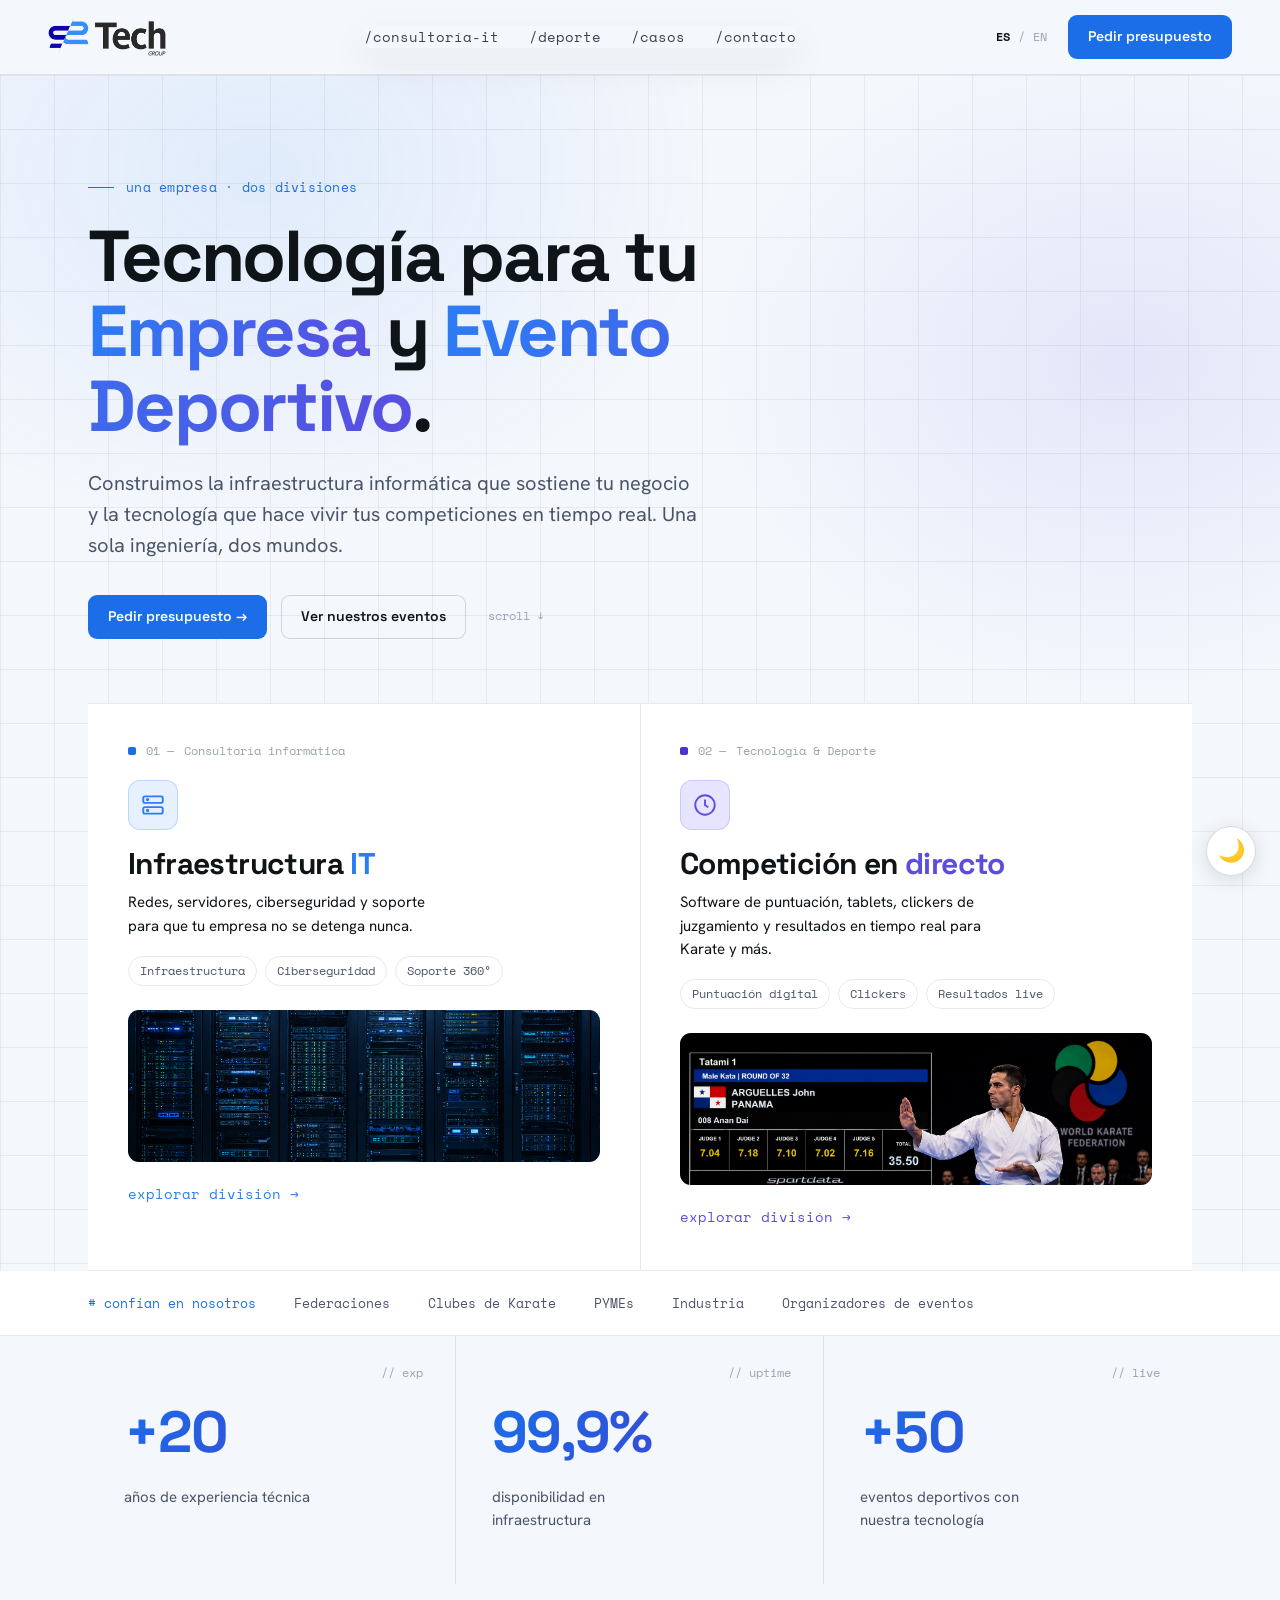
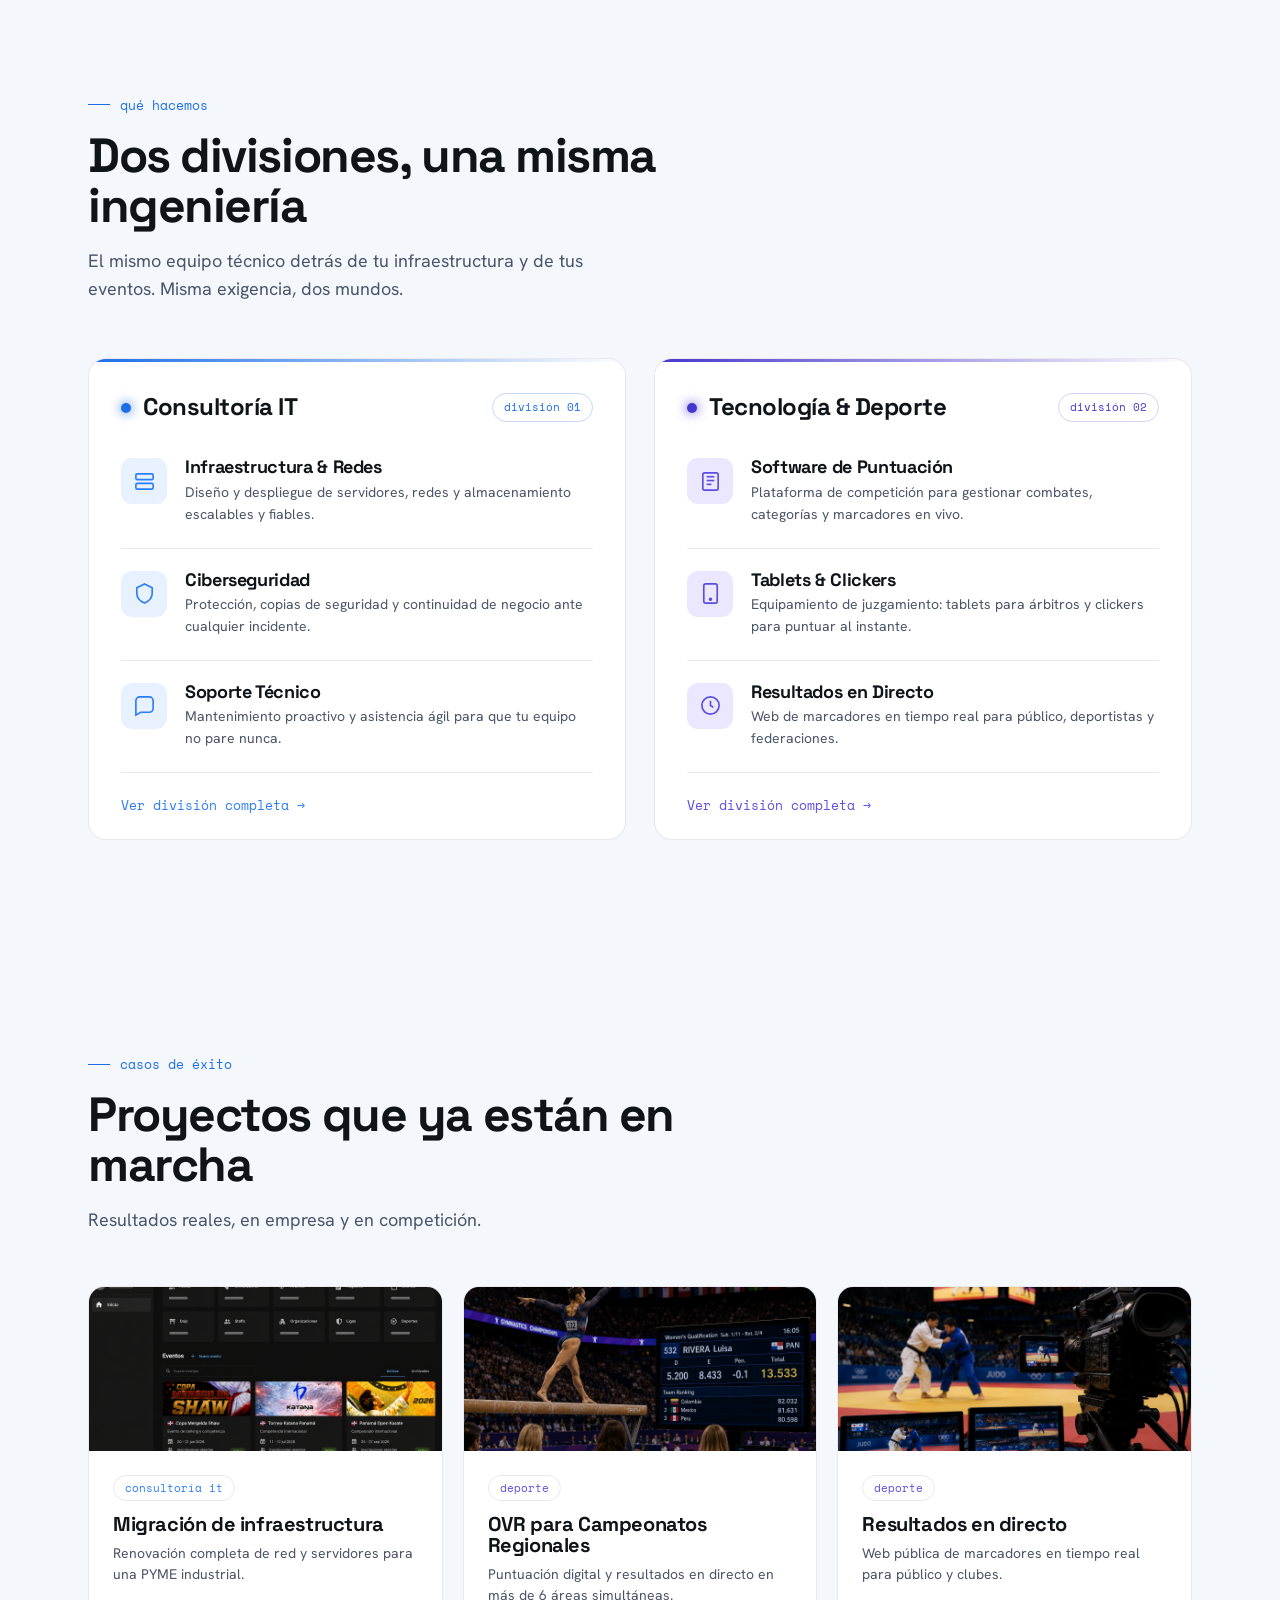
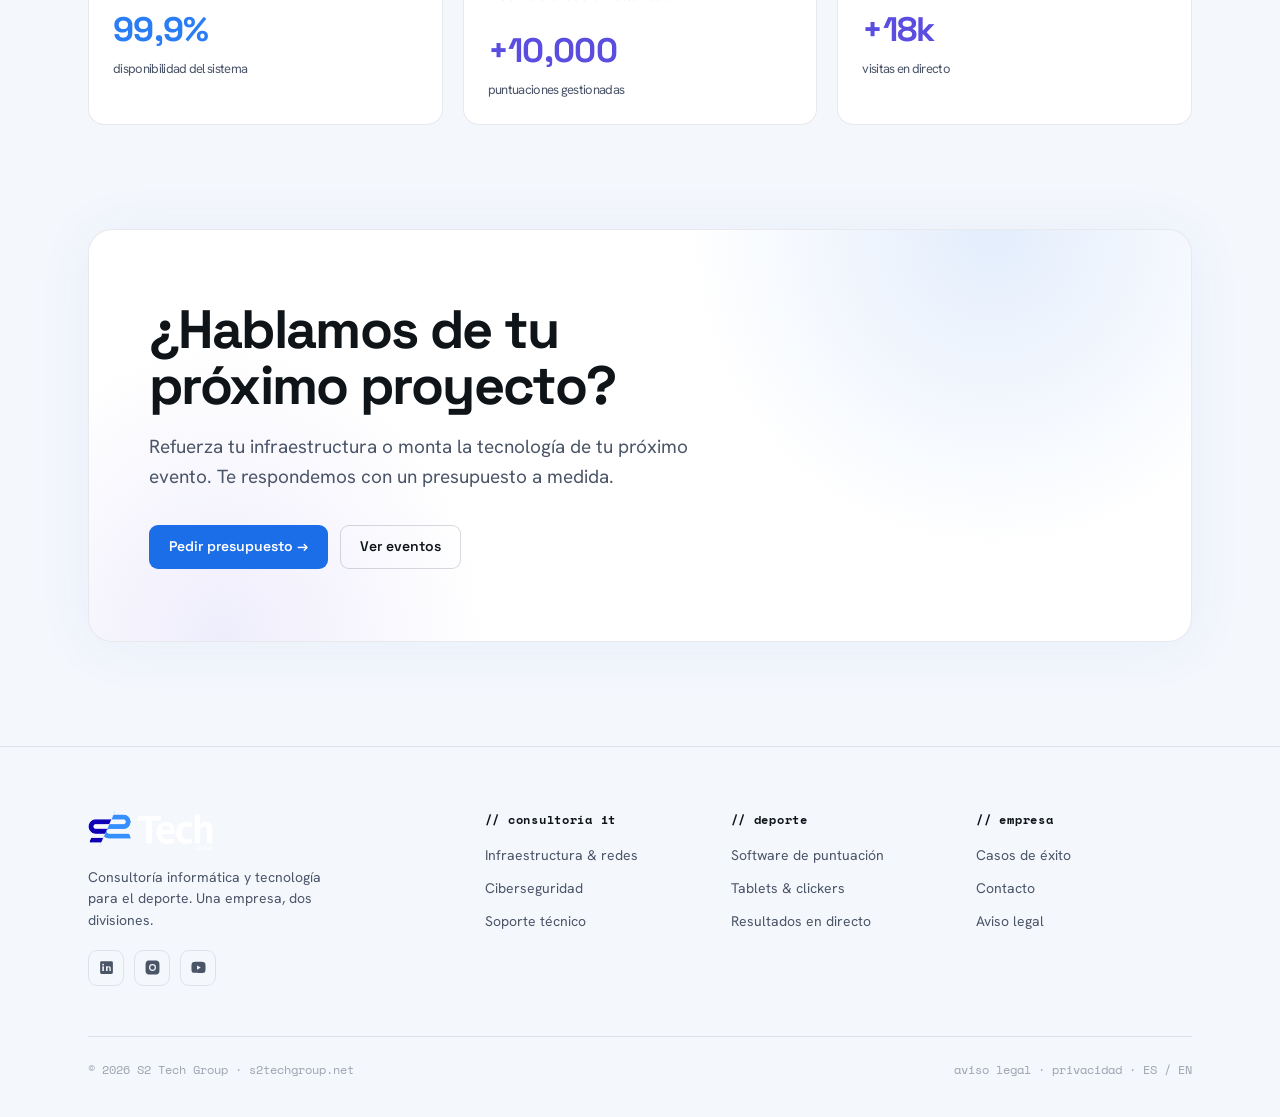
==== commit 57b3a2d3: "Beta 1.0.1" ====
--- a/index.html
+++ b/index.html
@@ -5,7 +5,32 @@
 <meta name="viewport" content="width=device-width, initial-scale=1.0" />
 <script>(function(){var t=localStorage.getItem('s2-theme')||'auto';var l=t==='light'||(t==='auto'&&matchMedia('(prefers-color-scheme: light)').matches);if(l)document.documentElement.classList.add('s2-light');document.documentElement.setAttribute('data-theme',t);})();</script>
 <link rel="stylesheet" href="assets/site.css" />
-<title>S2 Tech Group — Tecnología para tu empresa y tu deporte</title>
+<title>S2 Tech Group | Consultoría IT y Tecnología para el Deporte</title>
+  <!-- SEO -->
+  <meta name="description" content="Consultoría informática e infraestructura IT para empresas. Software de puntuación, tablets y resultados en directo para eventos de karate y deporte en Panamá." />
+  <meta name="keywords" content="consultoría IT, infraestructura tecnológica, karate, software puntuación, eventos deportivos, Panama, S2 Tech Group" />
+  <meta name="author" content="S2 Tech Group" />
+  <meta name="robots" content="index, follow" />
+  <link rel="canonical" href="https://s2techgroup.net/" />
+  <!-- Favicon -->
+  <link rel="icon" type="image/png" href="assets/favicon.png" />
+  <link rel="apple-touch-icon" href="assets/apple-touch-icon.png" />
+  <!-- Open Graph -->
+  <meta property="og:type" content="website" />
+  <meta property="og:site_name" content="S2 Tech Group" />
+  <meta property="og:title" content="S2 Tech Group | Consultoría IT y Tecnología para el Deporte" />
+  <meta property="og:description" content="Consultoría informática e infraestructura IT para empresas. Software de puntuación, tablets y resultados en directo para eventos de karate y deporte en Panamá." />
+  <meta property="og:url" content="https://s2techgroup.net/" />
+  <meta property="og:image" content="https://s2techgroup.net/assets/og-image.png" />
+  <meta property="og:image:width" content="1200" />
+  <meta property="og:image:height" content="630" />
+  <meta property="og:locale" content="es_PA" />
+  <meta property="og:locale:alternate" content="en_US" />
+  <!-- Twitter Card -->
+  <meta name="twitter:card" content="summary_large_image" />
+  <meta name="twitter:title" content="S2 Tech Group | Consultoría IT y Tecnología para el Deporte" />
+  <meta name="twitter:description" content="Consultoría informática e infraestructura IT para empresas. Software de puntuación, tablets y resultados en directo para eventos de karate y deporte en Panamá." />
+  <meta name="twitter:image" content="https://s2techgroup.net/assets/og-image.png" />
 <link rel="preconnect" href="https://fonts.googleapis.com" />
 <link rel="preconnect" href="https://fonts.gstatic.com" crossorigin />
 <link href="https://fonts.googleapis.com/css2?family=Space+Grotesk:wght@400;500;600;700&family=Space+Mono:wght@400;700&family=Hanken+Grotesk:wght@400;500;600;700&display=swap" rel="stylesheet" />
@@ -310,7 +335,7 @@
     <div class="hglow"></div>
     <div class="wrap">
       <div class="tagline" data-en="one company · two divisions">una empresa · dos divisiones</div>
-      <h1 data-en-html="Technology for your <span class=&quot;g&quot;>business</span> and your <span class=&quot;g&quot;>sport</span>.">Tecnología para tu <span class="g">empresa</span> y para tu <span class="g">deporte</span>.</h1>
+      <h1 data-en-html="Technology for your <span class=&quot;g&quot;>Business</span> and <span class=&quot;g&quot;>Sports Event</span>.">Tecnología para tu <span class="g">Empresa</span> y <span class="g">Evento Deportivo</span>.</h1>
       <p class="sub" data-en="We build the IT infrastructure that keeps your business running and the technology that brings your competitions to life in real time. One engineering team, two worlds.">Construimos la infraestructura informática que sostiene tu negocio y la tecnología que hace vivir tus competiciones en tiempo real. Una sola ingeniería, dos mundos.</p>
       <div class="hero-actions">
         <a href="contacto.html" class="btn" data-en="Request a quote →">Pedir presupuesto →</a>
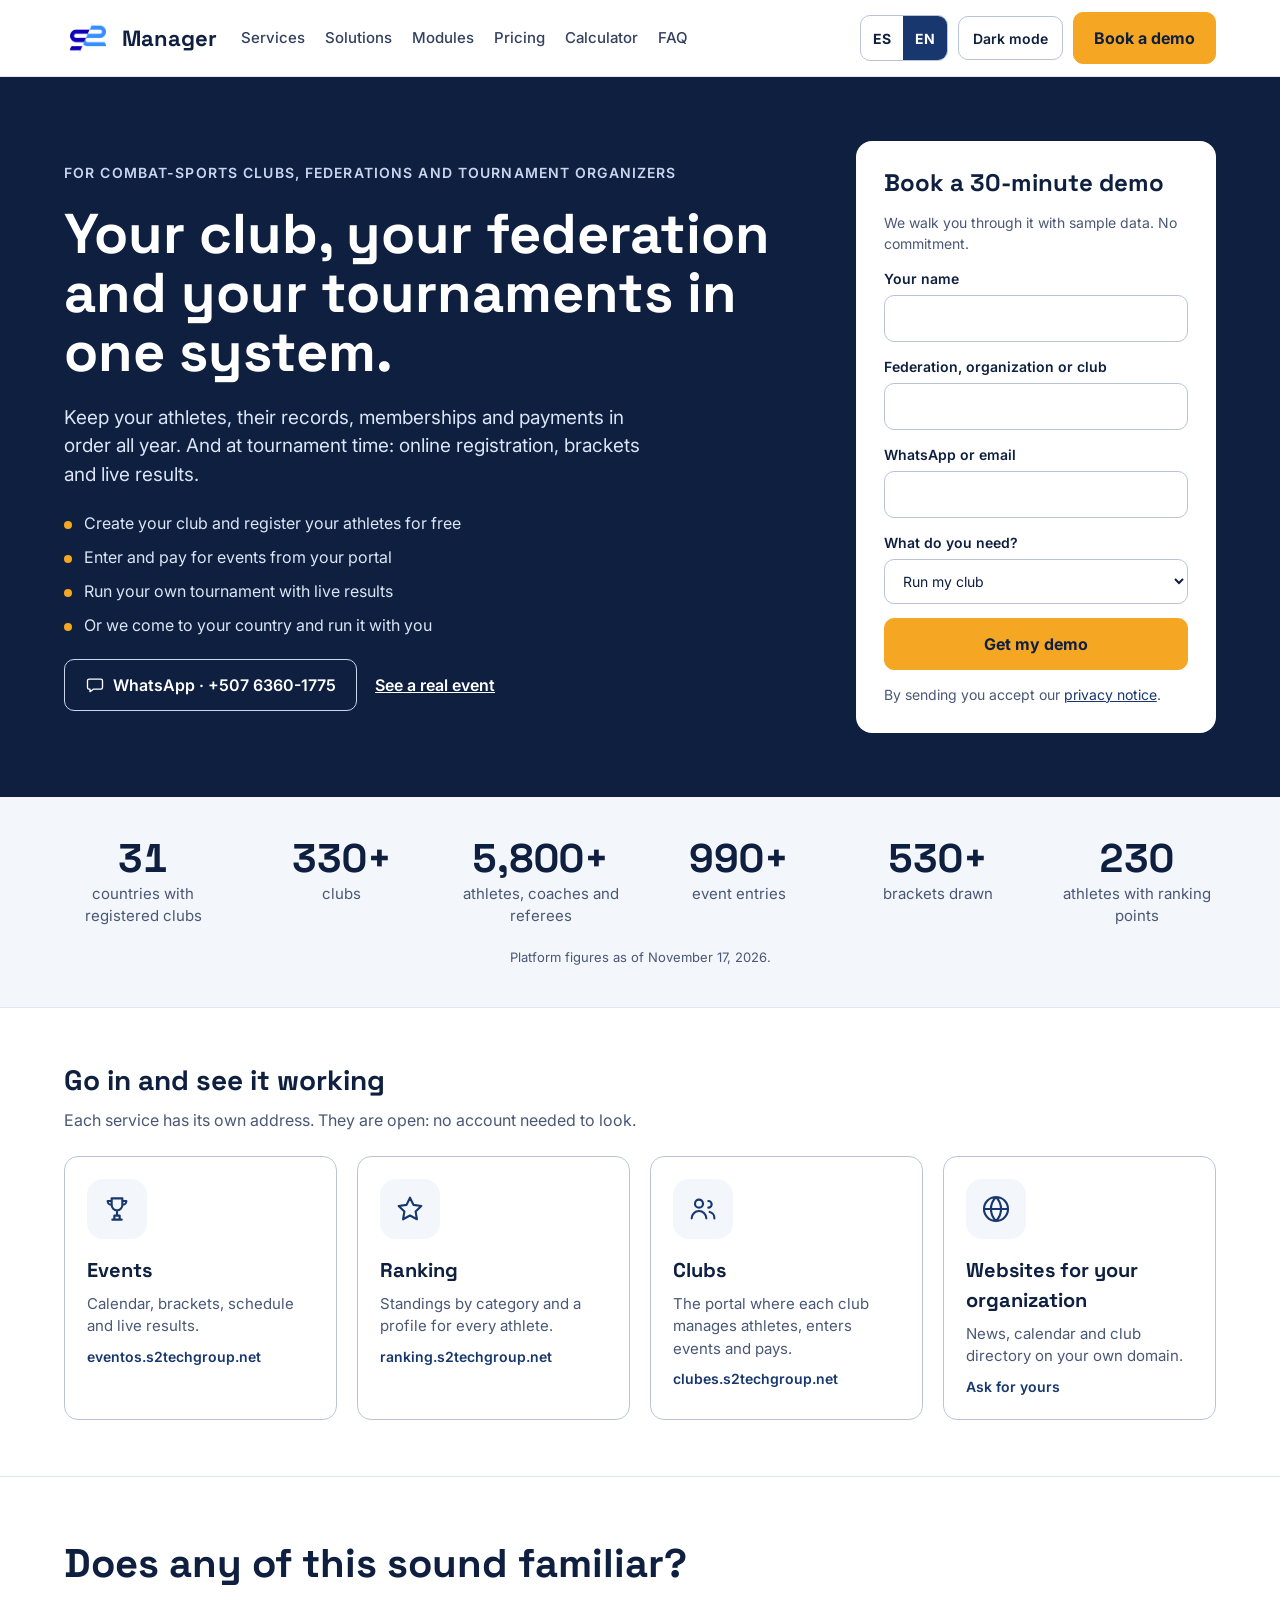
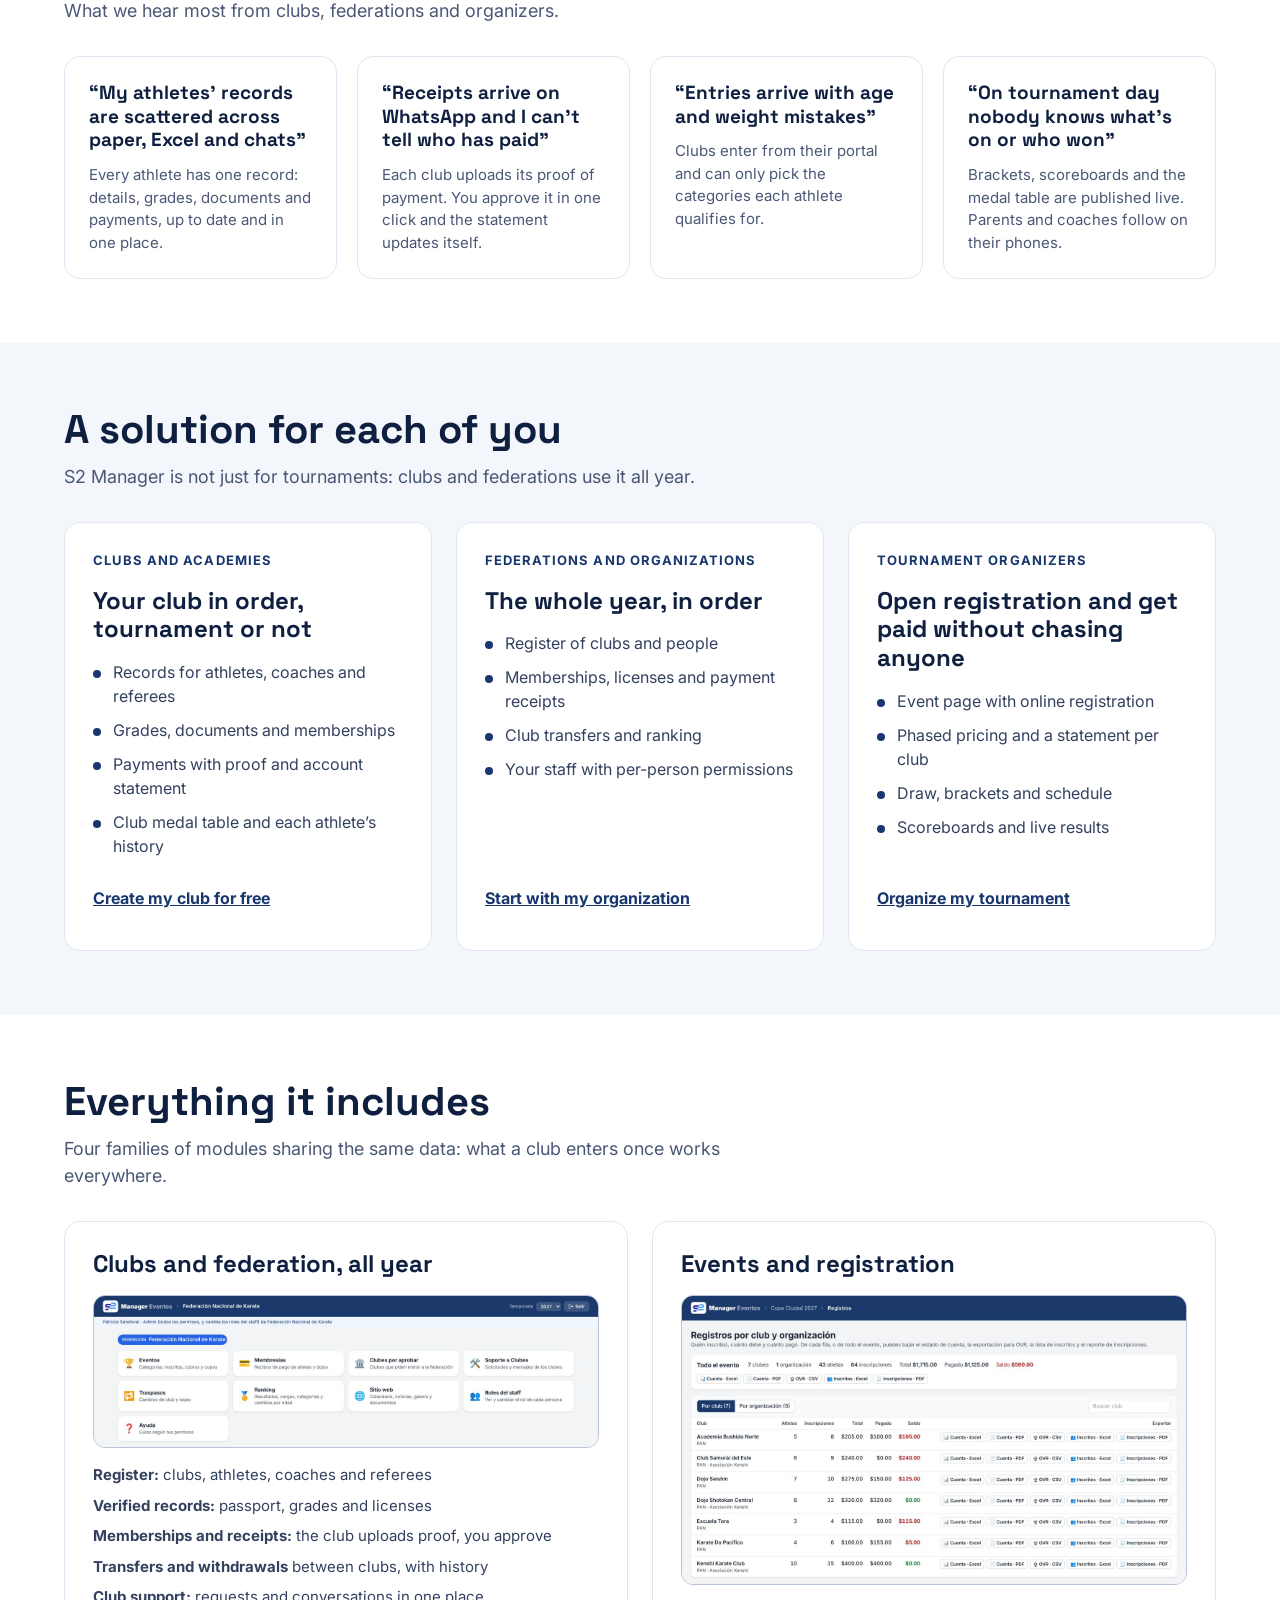
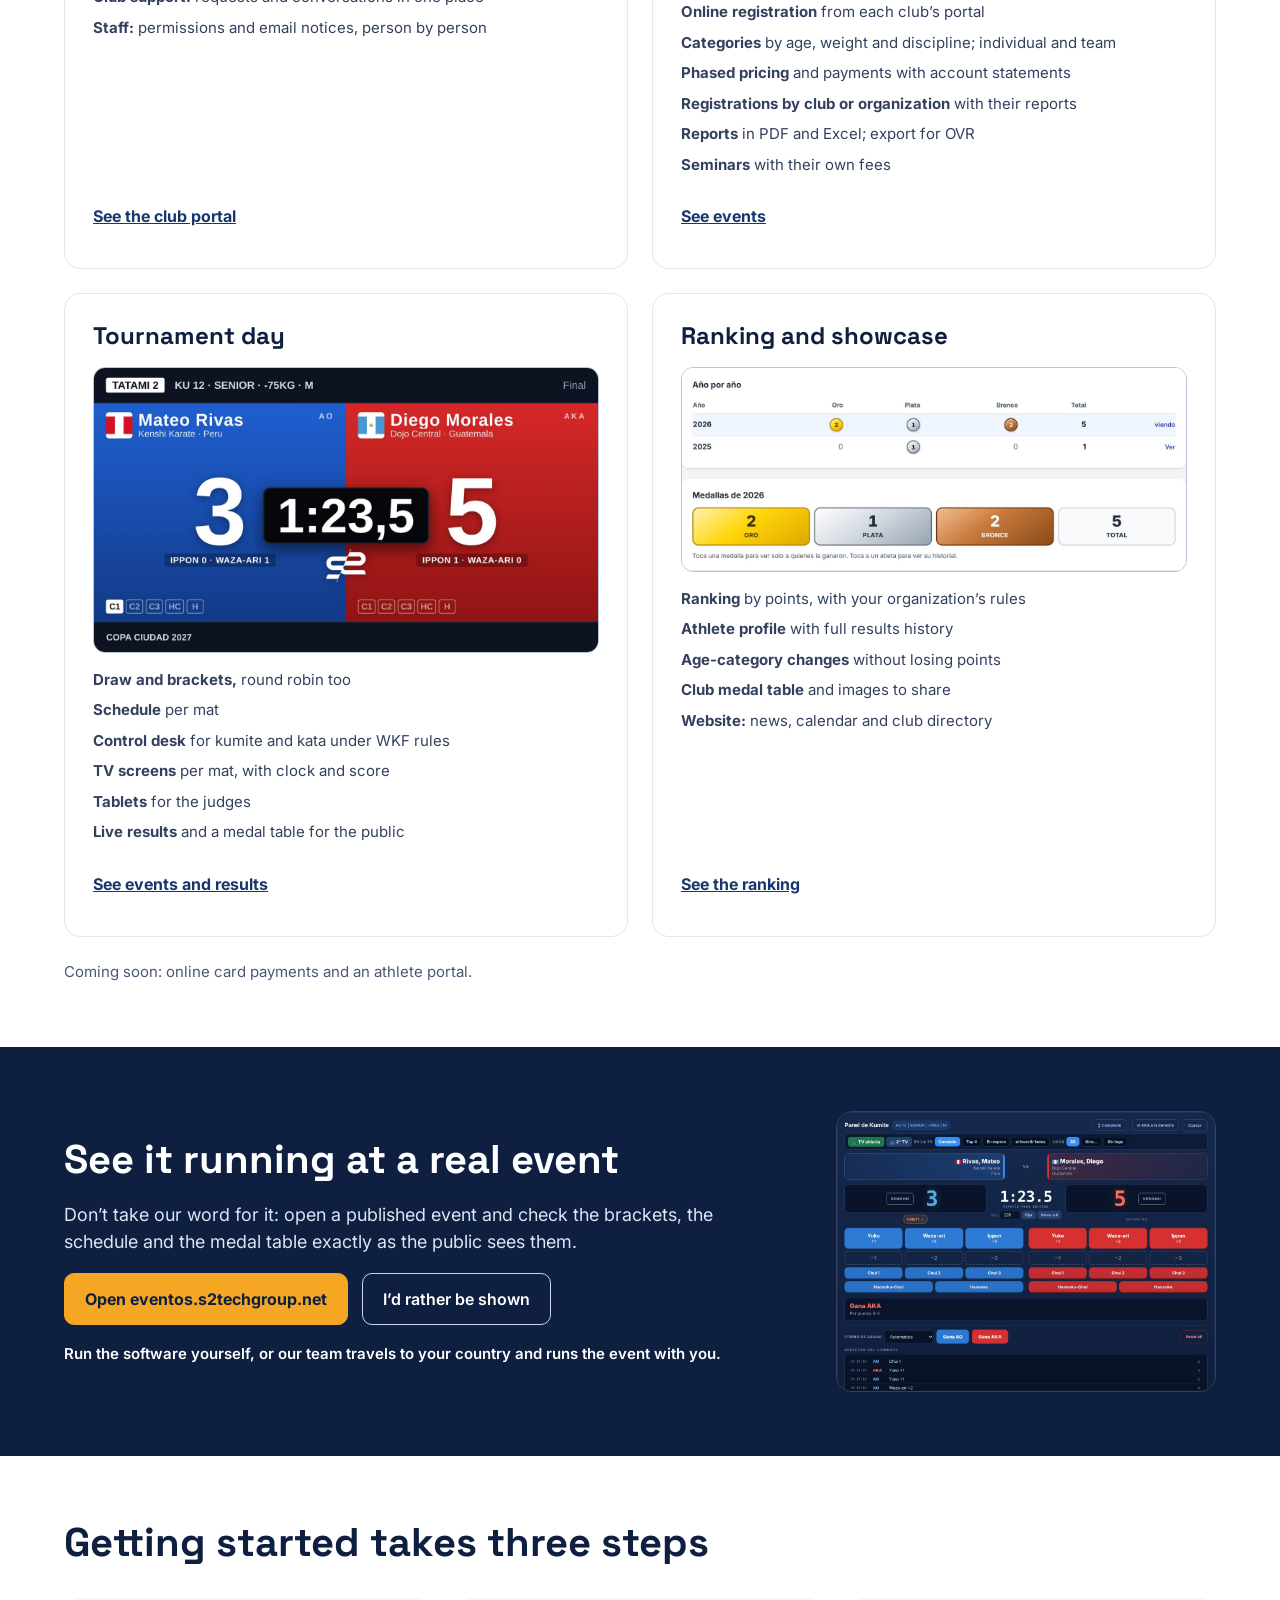
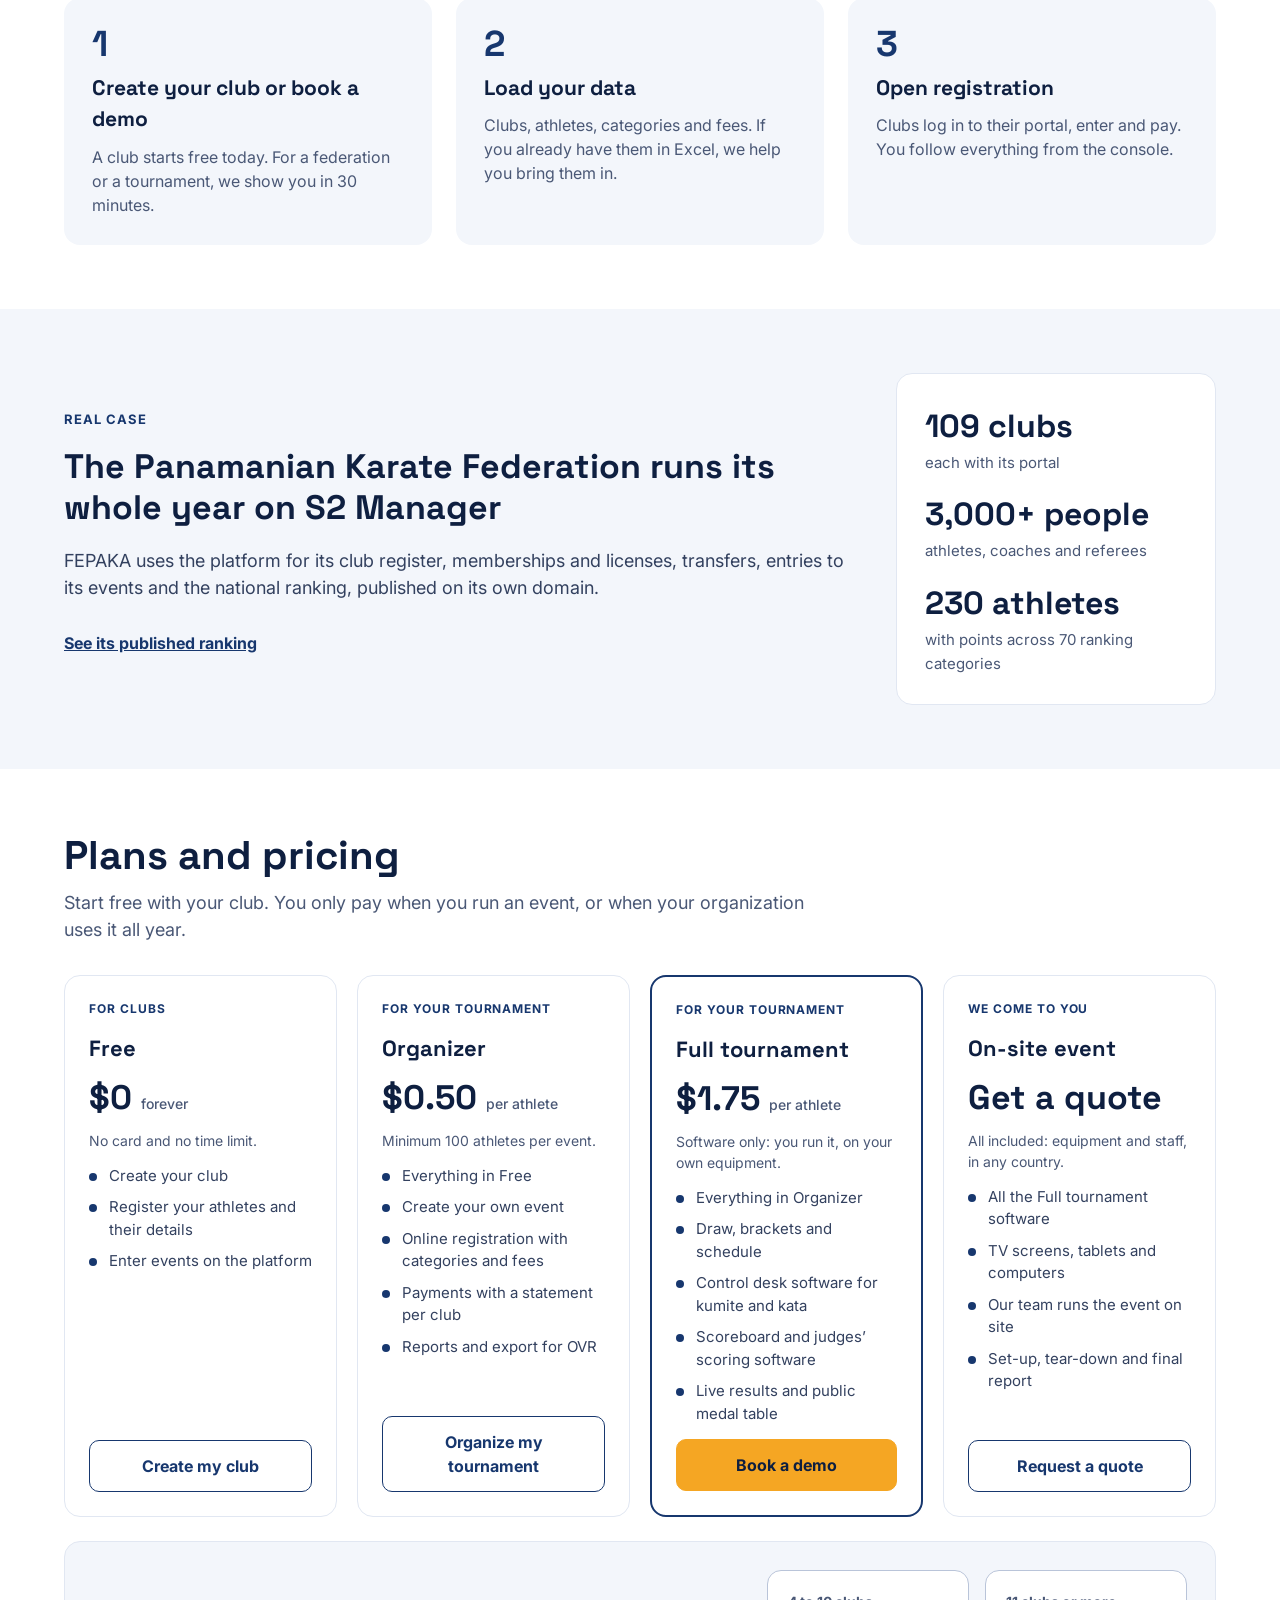
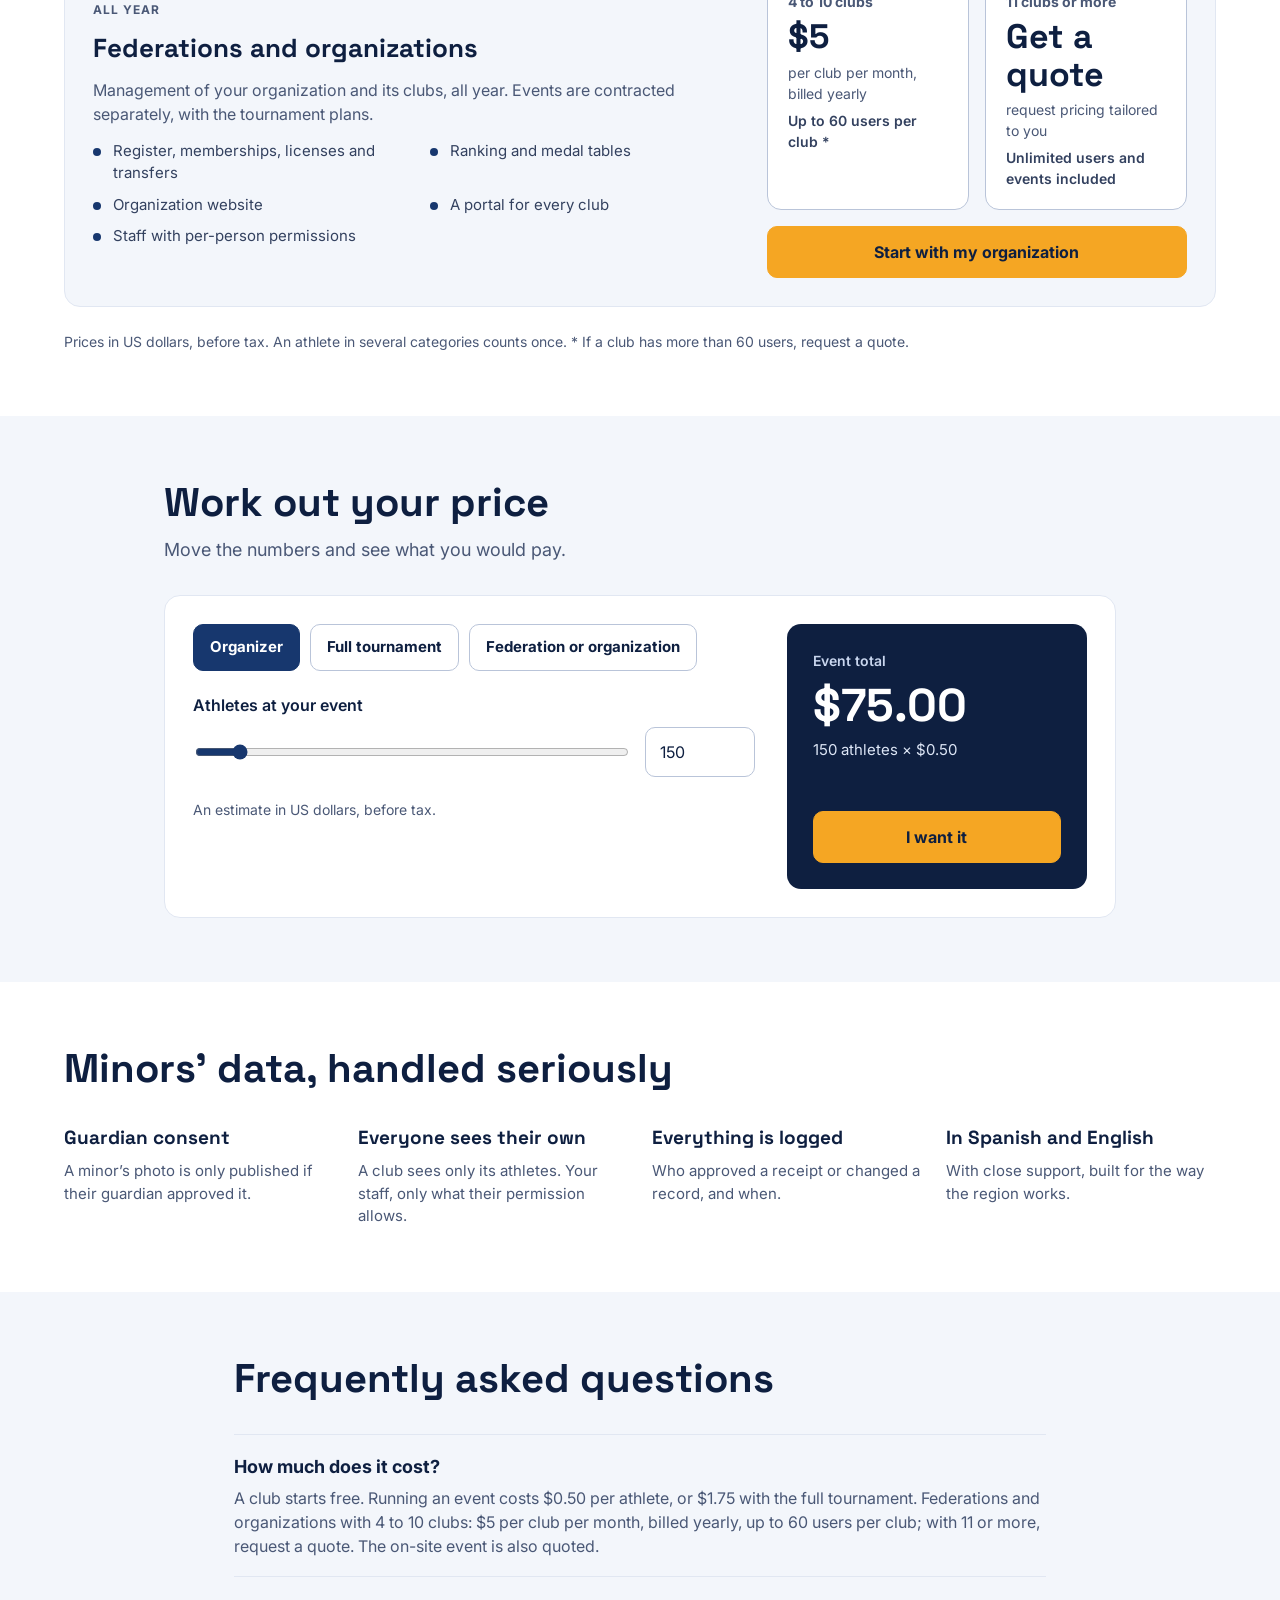
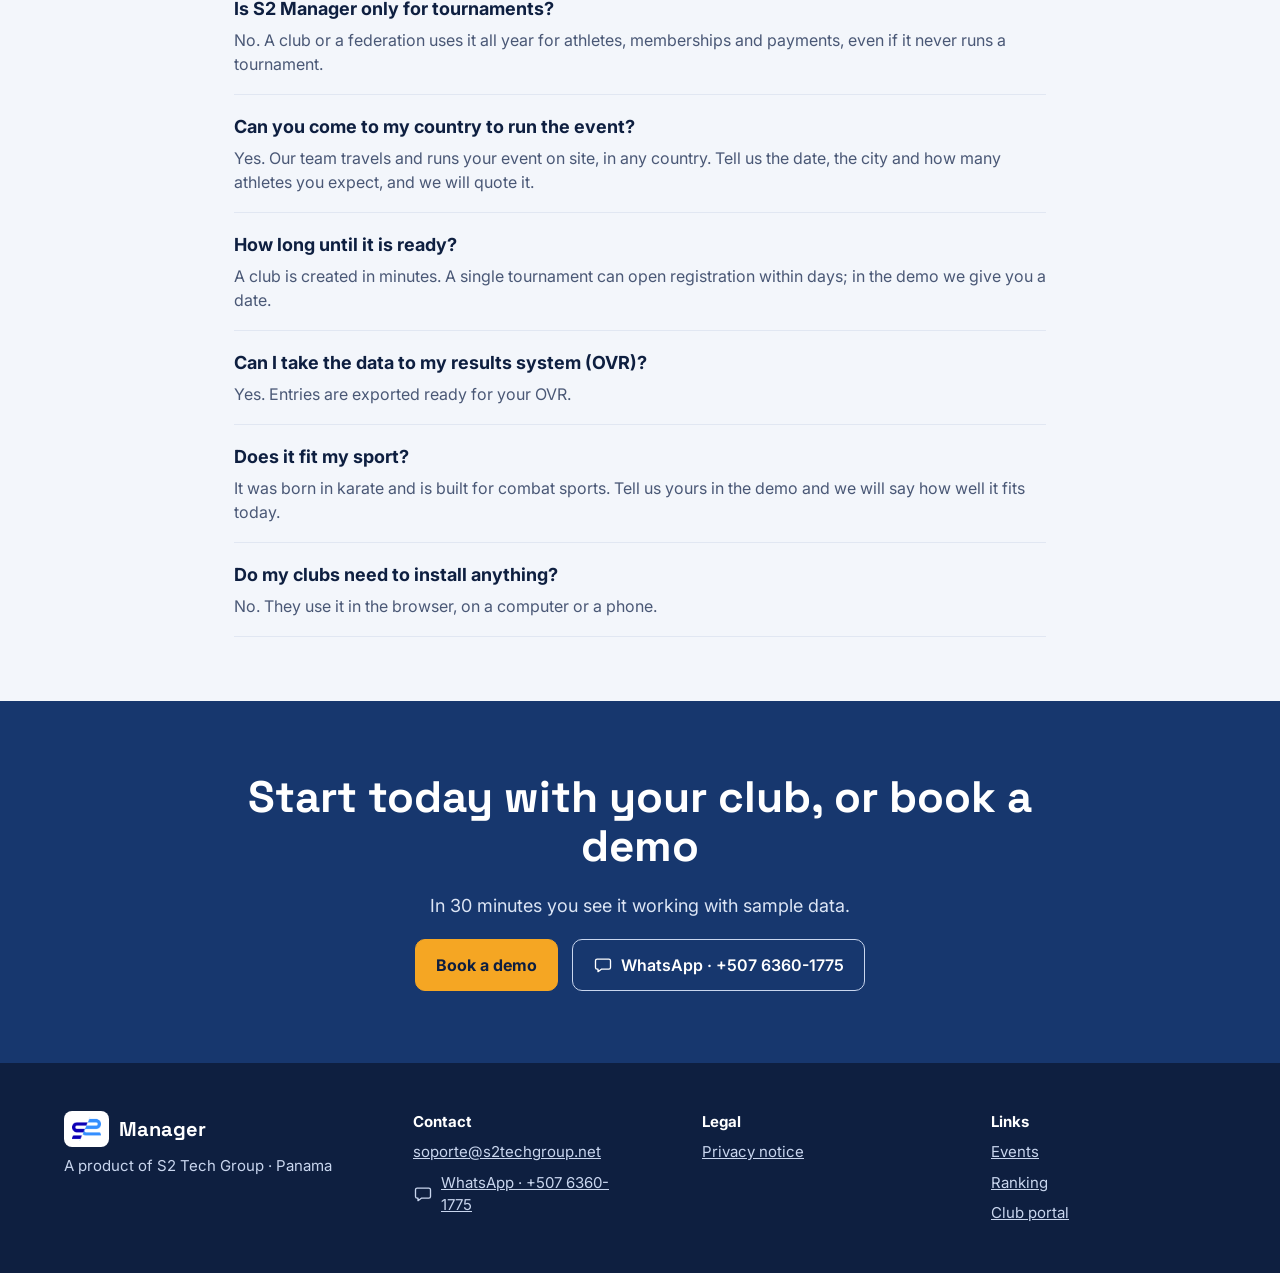
==== commit 5360eb8b: "Add files via upload" ====
--- a/index.html
+++ b/index.html
@@ -1,489 +1,45 @@
-<!DOCTYPE html>
+<!doctype html>
 <html lang="es">
 <head>
-<meta charset="UTF-8" />
-<meta name="viewport" content="width=device-width, initial-scale=1.0" />
-<script>(function(){var t=localStorage.getItem('s2-theme')||'auto';var l=t==='light'||(t==='auto'&&matchMedia('(prefers-color-scheme: light)').matches);if(l)document.documentElement.classList.add('s2-light');document.documentElement.setAttribute('data-theme',t);})();</script>
-<link rel="stylesheet" href="assets/site.css" />
-<title>S2 Tech Group | Consultoría IT y Tecnología para el Deporte</title>
-  <!-- SEO -->
-  <meta name="description" content="Consultoría informática e infraestructura IT para empresas. Software de puntuación, tablets y resultados en directo para eventos de karate y deporte en Panamá." />
-  <meta name="keywords" content="consultoría IT, infraestructura tecnológica, karate, software puntuación, eventos deportivos, Panama, S2 Tech Group" />
-  <meta name="author" content="S2 Tech Group" />
-  <meta name="robots" content="index, follow" />
-  <link rel="canonical" href="https://s2techgroup.net/" />
-  <!-- Favicon -->
-  <link rel="icon" type="image/png" href="assets/favicon.png" />
-  <link rel="apple-touch-icon" href="assets/apple-touch-icon.png" />
-  <!-- Open Graph -->
-  <meta property="og:type" content="website" />
-  <meta property="og:site_name" content="S2 Tech Group" />
-  <meta property="og:title" content="S2 Tech Group | Consultoría IT y Tecnología para el Deporte" />
-  <meta property="og:description" content="Consultoría informática e infraestructura IT para empresas. Software de puntuación, tablets y resultados en directo para eventos de karate y deporte en Panamá." />
-  <meta property="og:url" content="https://s2techgroup.net/" />
-  <meta property="og:image" content="https://s2techgroup.net/assets/og-image.png" />
-  <meta property="og:image:width" content="1200" />
-  <meta property="og:image:height" content="630" />
-  <meta property="og:locale" content="es_PA" />
-  <meta property="og:locale:alternate" content="en_US" />
-  <!-- Twitter Card -->
-  <meta name="twitter:card" content="summary_large_image" />
-  <meta name="twitter:title" content="S2 Tech Group | Consultoría IT y Tecnología para el Deporte" />
-  <meta name="twitter:description" content="Consultoría informática e infraestructura IT para empresas. Software de puntuación, tablets y resultados en directo para eventos de karate y deporte en Panamá." />
-  <meta name="twitter:image" content="https://s2techgroup.net/assets/og-image.png" />
-<link rel="preconnect" href="https://fonts.googleapis.com" />
-<link rel="preconnect" href="https://fonts.gstatic.com" crossorigin />
-<link href="https://fonts.googleapis.com/css2?family=Space+Grotesk:wght@400;500;600;700&family=Space+Mono:wght@400;700&family=Hanken+Grotesk:wght@400;500;600;700&display=swap" rel="stylesheet" />
-<style>
-  :root {
-    --bg: #06070d;
-    --bg-2: #0b0d16;
-    --panel: #0f1320;
-    --panel-2: #131829;
-    --line: rgba(255,255,255,0.09);
-    --line-2: rgba(255,255,255,0.14);
-    /* brand */
-    --deep: #0d00b5;
-    --it: #3d8bff;
-    --it-bright: #5ea2ff;
-    --sport: #5b4bf5;
-    --sport-bright: #7d70ff;
-    --sky: #bad6fe;
-    --txt: #eaedf5;
-    --muted: #8b95ab;
-    --muted-2: #5f6880;
-    --display: "Space Grotesk", sans-serif;
-    --mono: "Space Mono", ui-monospace, monospace;
-    --body: "Hanken Grotesk", sans-serif;
-  }
-  * { margin: 0; padding: 0; box-sizing: border-box; }
-  html { scroll-behavior: smooth; }
-  body { font-family: var(--body); background: var(--bg); color: var(--txt); -webkit-font-smoothing: antialiased; line-height: 1.55; overflow-x: hidden; }
-  h1,h2,h3,h4 { font-family: var(--display); letter-spacing: -0.02em; line-height: 1.04; font-weight: 700; }
-  a { color: inherit; text-decoration: none; }
-  .mono { font-family: var(--mono); }
-  .wrap { max-width: 1200px; margin: 0 auto; padding: 0 48px; }
-  .ph { background-image: repeating-linear-gradient(135deg, rgba(255,255,255,0.05) 0 10px, transparent 10px 20px); display: flex; align-items: flex-end; }
-  .ph-label { font-family: var(--mono); font-size: 11px; letter-spacing: 0.06em; text-transform: uppercase; color: rgba(255,255,255,0.5); padding: 12px 14px; }
-  .grid-bg { background-image: linear-gradient(var(--line) 1px, transparent 1px), linear-gradient(90deg, var(--line) 1px, transparent 1px); background-size: 54px 54px; }
-
-  /* diagonal dot motif (from logo) */
-  .slash { position: relative; display: inline-block; }
-  .dotline { display: inline-flex; align-items: center; gap: 0; }
-
-  /* NAV */
-  nav { position: sticky; top: 0; z-index: 60; display: flex; align-items: center; justify-content: space-between; padding: 15px 48px; background: rgba(6,7,13,0.8); backdrop-filter: blur(14px); border-bottom: 1px solid var(--line); }
-  .brand-logo { height: 38px; display: block; }
-  .navlinks { display: flex; gap: 30px; font-size: 14px; font-family: var(--mono); color: var(--muted); }
-  .navlinks a { transition: color .15s; }
-  .navlinks a:hover { color: var(--it-bright); }
-  .navright { display: flex; align-items: center; gap: 18px; }
-  .lang { font-family: var(--mono); font-size: 12px; color: var(--muted); display: flex; align-items: center; gap: 5px; }
-  .lang b { color: var(--txt); }
-  .lang button { font-family: var(--mono); font-size: 12px; background: none; border: none; color: var(--muted-2); cursor: pointer; padding: 2px 3px; transition: color .15s; }
-  .lang button:hover { color: var(--txt); }
-  .lang button.on { color: var(--txt); font-weight: 700; }
-  .lang .sep { color: var(--muted-2); }
-  .btn { font-family: var(--display); font-weight: 600; font-size: 14px; padding: 11px 20px; border-radius: 9px; cursor: pointer; border: none; background: var(--it); color: #fff; transition: transform .15s, box-shadow .15s; display: inline-flex; align-items: center; gap: 8px; }
-  .btn:hover { transform: translateY(-1px); box-shadow: 0 8px 28px rgba(61,139,255,0.36); }
-  .btn-ghost { background: transparent; color: var(--txt); box-shadow: inset 0 0 0 1px var(--line-2); }
-  .btn-ghost:hover { box-shadow: inset 0 0 0 1px var(--it); box-shadow: inset 0 0 0 1px var(--it), 0 8px 28px rgba(61,139,255,0.18); }
-
-  /* HERO */
-  .hero { position: relative; padding: 96px 0 0; }
-  .hero .wrap { position: relative; z-index: 2; }
-  .hglow { position: absolute; inset: 0; z-index: 0; pointer-events: none;
-    background: radial-gradient(58% 48% at 20% 8%, rgba(61,139,255,0.20), transparent 62%),
-               radial-gradient(54% 46% at 88% 24%, rgba(91,75,245,0.18), transparent 60%); }
-  .hero .tagline { font-family: var(--mono); font-size: 13px; color: var(--sky); letter-spacing: 0.02em; display: inline-flex; align-items: center; gap: 12px; }
-  .hero .tagline::before { content:""; width: 26px; height: 1px; background: var(--sky); display:inline-block; }
-  .hero h1 { font-size: 72px; margin-top: 22px; max-width: 16ch; letter-spacing: -0.03em; }
-  .hero h1 .g { background: linear-gradient(100deg, var(--it-bright), var(--sport-bright)); -webkit-background-clip: text; background-clip: text; color: transparent; }
-  .hero .sub { margin-top: 24px; font-size: 20px; color: var(--muted); max-width: 56ch; }
-  .hero .hero-actions { margin-top: 34px; display: flex; gap: 14px; align-items: center; }
-  .hero .scroll-hint { font-family: var(--mono); font-size: 12px; color: var(--muted-2); margin-left: 8px; }
-
-  /* DOORS */
-  .doors { display: grid; grid-template-columns: 1fr 1fr; margin-top: 64px; border-top: 1px solid var(--line); border-bottom: 1px solid var(--line); position: relative; }
-  .doors::before { content:""; position: absolute; left: 50%; top: 0; bottom: 0; width: 1px; background: var(--line); z-index: 3; }
-  .door { position: relative; padding: 38px 40px 40px; overflow: hidden; transition: background .3s; z-index: 1; }
-  .door::after { content:""; position: absolute; inset: 0; opacity: 0; transition: opacity .3s; z-index: -1; }
-  .door.it::after { background: radial-gradient(80% 70% at 50% 100%, rgba(61,139,255,0.12), transparent 70%); }
-  .door.sport::after { background: radial-gradient(80% 70% at 50% 100%, rgba(91,75,245,0.14), transparent 70%); }
-  .door:hover::after { opacity: 1; }
-  .door .num { font-family: var(--mono); font-size: 12px; color: var(--muted); display: flex; align-items: center; gap: 10px; }
-  .door .num .sq { width: 8px; height: 8px; border-radius: 2px; }
-  .door.it .num .sq { background: var(--it); } .door.sport .num .sq { background: var(--sport); }
-  .door .ico { width: 50px; height: 50px; border-radius: 12px; display: grid; place-items: center; margin-top: 20px; }
-  .door.it .ico { background: rgba(61,139,255,0.13); color: var(--it-bright); box-shadow: inset 0 0 0 1px rgba(61,139,255,0.25); }
-  .door.sport .ico { background: rgba(91,75,245,0.15); color: var(--sport-bright); box-shadow: inset 0 0 0 1px rgba(125,112,255,0.25); }
-  .door .ico svg { width: 26px; height: 26px; }
-  .door h3 { font-size: 30px; margin-top: 18px; }
-  .door h3 .accent.it { color: var(--it-bright); }
-  .door h3 .accent.sport { color: var(--sport-bright); }
-  .door p { margin-top: 12px; color: var(--muted); font-size: 15px; max-width: 38ch; }
-  .door .feats { margin-top: 18px; display: flex; flex-wrap: wrap; gap: 8px; }
-  .door .feats span { font-family: var(--mono); font-size: 11.5px; color: var(--muted); padding: 5px 11px; border-radius: 999px; border: 1px solid var(--line); }
-  .door .img { height: 152px; border-radius: 11px; margin-top: 24px; position: relative; overflow: hidden; }
-  .door.it .img { background: linear-gradient(150deg,#0e1f55,#0a1020); }
-  .door.sport .img { background: linear-gradient(150deg,#1c1453,#0c0a1f); }
-  .door .go { margin-top: 22px; font-family: var(--mono); font-size: 13.5px; display: inline-flex; align-items: center; gap: 9px; }
-  .door.it .go { color: var(--it-bright); } .door.sport .go { color: var(--sport-bright); }
-  .door .go .ar { transition: transform .2s; }
-  .door:hover .go .ar { transform: translateX(5px); }
-
-  /* STRIP */
-  .strip { border-bottom: 1px solid var(--line); padding: 22px 0; }
-  .strip .wrap { display: flex; align-items: center; gap: 38px; font-family: var(--mono); font-size: 13px; color: var(--muted-2); flex-wrap: wrap; }
-  .strip .wrap b { color: var(--sky); font-weight: 400; }
-  .strip .wrap span { color: var(--muted); }
-
-  /* STATS */
-  .stats { display: grid; grid-template-columns: repeat(3,1fr); }
-  .stat { padding: 52px 36px; border-right: 1px solid var(--line); position: relative; }
-  .stat:last-child { border-right: 0; }
-  .stat .n { font-family: var(--display); font-size: 58px; font-weight: 700; letter-spacing: -0.03em; background: linear-gradient(120deg,#fff,var(--sky)); -webkit-background-clip: text; background-clip: text; color: transparent; }
-  .stat .l { font-size: 15px; color: var(--muted); margin-top: 8px; max-width: 24ch; }
-  .stat .k { font-family: var(--mono); font-size: 12px; color: var(--muted-2); position: absolute; top: 28px; right: 32px; }
-
-  /* SECTION */
-  section.block { padding: 104px 0; position: relative; }
-  .sec-head .k { font-family: var(--mono); font-size: 13px; color: var(--sky); display: inline-flex; align-items: center; gap: 10px; }
-  .sec-head .k::before { content:""; width: 22px; height: 1px; background: var(--sky); }
-  .sec-head h2 { font-size: 48px; margin-top: 16px; max-width: 20ch; letter-spacing: -0.03em; }
-  .sec-head p { margin-top: 16px; color: var(--muted); font-size: 18px; max-width: 56ch; }
-
-  /* SERVICES two-column */
-  .svc-col { display: grid; grid-template-columns: 1fr 1fr; gap: 28px; margin-top: 56px; }
-  .svc-side { border: 1px solid var(--line); border-radius: 18px; padding: 34px 32px 12px; background: linear-gradient(180deg, var(--bg-2), var(--bg)); position: relative; overflow: hidden; }
-  .svc-side::before { content:""; position: absolute; top: 0; left: 0; right: 0; height: 3px; }
-  .svc-side.it::before { background: linear-gradient(90deg, var(--it), transparent); }
-  .svc-side.sport::before { background: linear-gradient(90deg, var(--sport), transparent); }
-  .svc-side .head { display: flex; align-items: center; justify-content: space-between; margin-bottom: 14px; }
-  .svc-side h3 { font-size: 24px; display: flex; align-items: center; gap: 12px; }
-  .svc-side h3 .dot { width: 10px; height: 10px; border-radius: 50%; }
-  .svc-side.it h3 .dot { background: var(--it); box-shadow: 0 0 12px var(--it); }
-  .svc-side.sport h3 .dot { background: var(--sport); box-shadow: 0 0 12px var(--sport); }
-  .svc-side .tag { font-family: var(--mono); font-size: 11px; color: var(--muted); padding: 5px 11px; border-radius: 999px; border: 1px solid var(--line); }
-  .svc-item { display: flex; gap: 18px; padding: 22px 0; border-bottom: 1px solid var(--line); transition: padding-left .2s; }
-  .svc-item:last-child { border-bottom: 0; }
-  .svc-item:hover { padding-left: 6px; }
-  .svc-item .ico { width: 46px; height: 46px; flex: none; border-radius: 11px; display: grid; place-items: center; }
-  .svc-side.it .ico { background: rgba(61,139,255,0.12); color: var(--it-bright); }
-  .svc-side.sport .ico { background: rgba(91,75,245,0.13); color: var(--sport-bright); }
-  .svc-item .ico svg { width: 23px; height: 23px; }
-  .svc-item h4 { font-size: 18px; }
-  .svc-item p { font-size: 14px; color: var(--muted); margin-top: 5px; }
-  .svc-more { display: inline-block; margin: 22px 0 12px; font-family: var(--mono); font-size: 13px; transition: transform .2s; }
-  .svc-more:hover { transform: translateX(4px); }
-  .svc-more.it { color: var(--it-bright); }
-  .svc-more.sport { color: var(--sport-bright); }
-
-  /* CASES */
-  .cases { background: linear-gradient(180deg, var(--bg), var(--bg-2)); }
-  .case-grid { display: grid; grid-template-columns: repeat(3,1fr); gap: 20px; margin-top: 52px; }
-  .case { border: 1px solid var(--line); border-radius: 16px; overflow: hidden; background: var(--bg-2); transition: transform .22s, border-color .22s, box-shadow .22s; }
-  .case:hover { transform: translateY(-5px); }
-  .case.it:hover { border-color: rgba(61,139,255,0.5); box-shadow: 0 24px 50px rgba(61,139,255,0.12); }
-  .case.sport:hover { border-color: rgba(125,112,255,0.5); box-shadow: 0 24px 50px rgba(91,75,245,0.14); }
-  .case .img { height: 164px; position: relative; overflow: hidden; }
-  .case.it .img { background: linear-gradient(150deg,#0e1f55,#0a1020); }
-  .case .img img.shot { position: absolute; inset: 0; width: 100%; height: 100%; object-fit: cover; object-position: center center; }
-  .case.sport .img { background: linear-gradient(150deg,#1c1453,#0c0a1f); }
-  .case .body { padding: 24px; }
-  .case .pill { font-family: var(--mono); font-size: 11px; padding: 4px 11px; border-radius: 999px; border: 1px solid var(--line); }
-  .case.it .pill { color: var(--it-bright); } .case.sport .pill { color: var(--sport-bright); }
-  .case h4 { font-size: 20px; margin-top: 14px; }
-  .case p { margin-top: 8px; font-size: 14px; color: var(--muted); }
-  .case .stat-n { font-family: var(--display); font-size: 34px; font-weight: 700; margin-top: 18px; letter-spacing: -0.02em; }
-  .case.it .stat-n { color: var(--it-bright); } .case.sport .stat-n { color: var(--sport-bright); }
-  .case .stat-n small { display: block; font-family: var(--body); font-size: 13px; color: var(--muted); font-weight: 400; margin-top: 2px; }
-
-  /* CTA */
-  .cta { padding: 0 0 104px; }
-  .cta-box { border: 1px solid var(--line-2); border-radius: 24px; padding: 72px 60px; position: relative; overflow: hidden; background: var(--bg-2); }
-  .cta-box .glow { position: absolute; inset: 0; background: radial-gradient(46% 130% at 82% 0%, rgba(61,139,255,0.22), transparent 60%), radial-gradient(40% 120% at 12% 100%, rgba(91,75,245,0.18), transparent 60%); }
-  .cta-box h2 { font-size: 54px; max-width: 17ch; position: relative; letter-spacing: -0.03em; }
-  .cta-box p { margin-top: 18px; color: var(--muted); font-size: 19px; max-width: 50ch; position: relative; }
-  .cta-actions { margin-top: 34px; display: flex; gap: 12px; position: relative; }
-
-  /* FOOTER */
-  footer { border-top: 1px solid var(--line); padding: 64px 0 38px; background: var(--bg); }
-  .foot-top { display: grid; grid-template-columns: 1.7fr 1fr 1fr 1fr; gap: 30px; }
-  .foot-logo { height: 40px; margin-bottom: 16px; }
-  footer h5 { font-family: var(--mono); font-size: 12px; color: var(--txt); margin-bottom: 16px; letter-spacing: 0.06em; }
-  footer a { display: block; font-size: 14px; color: var(--muted); margin-bottom: 11px; transition: color .15s; }
-  footer a:hover { color: var(--it-bright); }
-  .foot-desc { color: var(--muted); font-size: 14px; max-width: 32ch; }
-  .foot-social { display: flex; gap: 10px; margin-top: 18px; }
-  .foot-social a { width: 36px; height: 36px; border-radius: 9px; border: 1px solid var(--line); display: grid; place-items: center; margin: 0; }
-  .foot-social a:hover { border-color: var(--it); }
-  .foot-social svg { width: 17px; height: 17px; }
-  .foot-bot { display: flex; justify-content: space-between; margin-top: 50px; padding-top: 24px; border-top: 1px solid var(--line); font-family: var(--mono); font-size: 12px; color: var(--muted-2); }
-
-  /* ─── RESPONSIVE ─── */
-  @media (max-width: 860px) {
-    nav { padding: 14px 20px; }
-    .hero { padding: 72px 0 0; }
-    .hero h1 { font-size: 52px; }
-    .hero .sub { font-size: 17px; }
-    .hero-actions { flex-wrap: wrap; gap: 10px; }
-    .scroll-hint { display: none; }
-    .wrap { padding: 0 24px; }
-    .doors { grid-template-columns: 1fr 1fr; }
-    .stats { grid-template-columns: 1fr 1fr; }
-    .stat:nth-child(2) { border-right: 0; }
-    .stat:nth-child(n+3) { border-top: 1px solid var(--line); border-right: 0; }
-    .svc-col { grid-template-columns: 1fr; }
-    .case-grid { grid-template-columns: 1fr 1fr; }
-    section.block { padding: 72px 0; }
-    .cta-box { padding: 48px 32px; }
-    .foot-top { grid-template-columns: 1fr 1fr; }
-  }
-  @media (max-width: 580px) {
-    nav { padding: 12px 16px; }
-    .hero { padding: 56px 0 0; }
-    .hero h1 { font-size: 38px; }
-    .hero .sub { font-size: 16px; }
-    .hero-actions .btn { font-size: 14px; padding: 10px 16px; }
-    .wrap { padding: 0 16px; }
-    .doors { grid-template-columns: 1fr; }
-    .doors::before { display: none; }
-    .door { padding: 26px 22px 28px; }
-    .door h3 { font-size: 24px; }
-    .stats { grid-template-columns: 1fr; }
-    .stat { border-right: 0; border-bottom: 1px solid var(--line); padding: 36px 20px; }
-    .stat:last-child { border-bottom: 0; }
-    .stat .n { font-size: 44px; }
-    .sec-head h2 { font-size: 32px; }
-    .svc-side { padding: 24px 20px 8px; }
-    .case-grid { grid-template-columns: 1fr; }
-    .cta-box { padding: 36px 20px; }
-    .cta-box h2 { font-size: 32px; }
-    .cta-actions { flex-direction: column; }
-    .cta-actions .btn { text-align: center; }
-    .foot-top { grid-template-columns: 1fr; }
-    .foot-bot { flex-direction: column; gap: 8px; font-size: 11px; }
-    section.block { padding: 56px 0; }
-  }
-
-  /* ─── LIGHT MODE (page-specific) ─── */
-  html.s2-light .hglow { background: radial-gradient(58% 48% at 20% 8%, rgba(43,125,245,0.10), transparent 62%), radial-gradient(54% 46% at 88% 24%, rgba(90,78,224,0.10), transparent 60%); }
-  html.s2-light .hero { background-color: var(--bg); }
-  html.s2-light .tagline { color: var(--it); }
-  html.s2-light .tagline::before { background: var(--it); }
-  html.s2-light .doors { background: var(--bg-2); }
-  html.s2-light .door { background: var(--bg-2); }
-  html.s2-light .door:hover { background: #f0f5ff; }
-  html.s2-light .door::after { opacity: 0; }
-  html.s2-light .door:hover::after { opacity: 1; }
-  html.s2-light .door.it::after { background: radial-gradient(80% 70% at 50% 100%, rgba(27,110,232,0.08), transparent 70%); }
-  html.s2-light .door.sport::after { background: radial-gradient(80% 70% at 50% 100%, rgba(90,78,224,0.10), transparent 70%); }
-  html.s2-light .door .num { color: var(--muted-2); }
-  html.s2-light .door .num .sq { } 
-  html.s2-light .door h3, html.s2-light .door p, html.s2-light .door .feats span { color: var(--txt); }
-  html.s2-light .door .feats span { border-color: var(--line); color: var(--muted); }
-  html.s2-light .door.it .img { background: linear-gradient(150deg,#c8ddff,#aac9ff); }
-  html.s2-light .door.sport .img { background: linear-gradient(150deg,#d4d0ff,#bbb4ff); }
-  html.s2-light .stat .n { background: linear-gradient(120deg, var(--it), var(--sport)); -webkit-background-clip: text; background-clip: text; color: transparent; }
-  html.s2-light .stat .k { color: var(--muted-2); }
-  html.s2-light .stat .l { color: var(--muted); }
-  html.s2-light .stats { border-color: var(--line); }
-  html.s2-light .stat { border-right-color: var(--line); }
-  html.s2-light .sec-head .k { color: var(--it); }
-  html.s2-light .sec-head .k::before { background: var(--it); }
-  html.s2-light .svc-side { background: var(--bg-2); border-color: var(--line); }
-  html.s2-light .svc-side.it::before { background: linear-gradient(90deg, var(--it), transparent); }
-  html.s2-light .svc-side.sport::before { background: linear-gradient(90deg, var(--sport), transparent); }
-  html.s2-light .svc-item { border-bottom-color: var(--line); }
-  html.s2-light .svc-item h4 { color: var(--txt); }
-  html.s2-light .svc-item p { color: var(--muted); }
-  html.s2-light .svc-side.it .tag { color: var(--it); border-color: rgba(27,110,232,0.25); }
-  html.s2-light .svc-side.sport .tag { color: var(--sport); border-color: rgba(90,78,224,0.25); }
-  html.s2-light .cases { background: var(--bg); }
-  html.s2-light .case { background: var(--bg-2); border-color: var(--line); }
-  html.s2-light .case.it .img { background: linear-gradient(150deg,#c8ddff,#aac9ff); }
-  html.s2-light .case.sport .img { background: linear-gradient(150deg,#d4d0ff,#bbb4ff); }
-  html.s2-light .case h4 { color: var(--txt); }
-  html.s2-light .case p { color: var(--muted); }
-  html.s2-light .cta-box { background: var(--bg-2); border-color: var(--line); box-shadow: 0 4px 60px rgba(27,110,232,0.06); }
-  html.s2-light .cta-box .glow { background: radial-gradient(46% 130% at 82% 0%, rgba(27,110,232,0.12), transparent 60%), radial-gradient(40% 120% at 12% 100%, rgba(90,78,224,0.10), transparent 60%); }
-  html.s2-light .cta-box h2 { color: var(--txt); }
-  html.s2-light .cta-box p { color: var(--muted); }
-</style>
+<meta charset="utf-8">
+<meta name="viewport" content="width=device-width, initial-scale=1">
+<title>S2 Manager · Tu club, tu federación y tus torneos en un solo sistema</title>
+<meta name="description" content="Software para clubes, federaciones y organizadores de deportes de combate: atletas, membresías y pagos todo el año; inscripciones en línea, llaves y resultados en vivo en cada torneo.">
+<link rel="canonical" href="https://s2techgroup.net/">
+<meta property="og:type" content="website">
+<meta property="og:url" content="https://s2techgroup.net/">
+<meta property="og:title" content="S2 Manager · Tu club, tu federación y tus torneos en un solo sistema">
+<meta property="og:description" content="Software para clubes, federaciones y organizadores de deportes de combate: atletas, membresías y pagos todo el año; inscripciones en línea, llaves y resultados en vivo en cada torneo.">
+<meta property="og:image" content="https://s2techgroup.net/img/tv-kumite.jpg">
+<meta name="twitter:card" content="summary_large_image">
+<meta name="theme-color" content="#0E1F40">
+<link rel="icon" type="image/png" href="img/s2-logo.png">
+<link rel="preconnect" href="https://fonts.googleapis.com">
+<link rel="preconnect" href="https://fonts.gstatic.com" crossorigin>
+<link href="https://fonts.googleapis.com/css2?family=Inter:wght@400;500;600;700&family=Space+Grotesk:wght@500;600;700&display=swap" rel="stylesheet">
+<link rel="stylesheet" href="css/estilos.css">
+<script>try{if(localStorage.getItem('s2tema')==='oscuro')document.documentElement.classList.add('oscuro')}catch(e){}</script>
 </head>
 <body>
-  <nav>
-    <a href="#top">
-      <img class="brand-logo brand-logo-dark" src="assets/logo-nav-white.png" alt="S2 Tech Group" />
-      <img class="brand-logo brand-logo-light" src="assets/logo-nav-color.png" alt="S2 Tech Group" />
-    </a>
-    <div class="navlinks" id="navlinks">
-      <a href="consultoria-it.html" data-en="/it-consulting">/consultoría-it</a>
-      <a href="deporte.html" data-en="/sports">/deporte</a>
-      <a href="#cases" data-en="/cases">/casos</a>
-      <a href="contacto.html" data-en="/contact">/contacto</a>
-    </div>
-    <div class="navright">
-      <div class="lang"><button data-lang="es">ES</button><span class="sep">/</span><button data-lang="en">EN</button></div>
-      <a href="contacto.html" class="btn btn-nav-cta" data-en="Request a quote">Pedir presupuesto</a>
-    </div>
-    <button class="ham" id="ham-btn" aria-label="Menú" aria-expanded="false"><span></span><span></span><span></span></button>
-  </nav>
-
-  <header class="hero grid-bg" id="top">
-    <div class="hglow"></div>
-    <div class="wrap">
-      <div class="tagline" data-en="one company · two divisions">una empresa · dos divisiones</div>
-      <h1 data-en-html="Technology for your <span class=&quot;g&quot;>Business</span> and <span class=&quot;g&quot;>Sports Event</span>.">Tecnología para tu <span class="g">Empresa</span> y <span class="g">Evento Deportivo</span>.</h1>
-      <p class="sub" data-en="We build the IT infrastructure that keeps your business running and the technology that brings your competitions to life in real time. One engineering team, two worlds.">Construimos la infraestructura informática que sostiene tu negocio y la tecnología que hace vivir tus competiciones en tiempo real. Una sola ingeniería, dos mundos.</p>
-      <div class="hero-actions">
-        <a href="contacto.html" class="btn" data-en="Request a quote →">Pedir presupuesto →</a>
-        <a href="deporte.html" class="btn btn-ghost" data-en="See our events">Ver nuestros eventos</a>
-        <span class="scroll-hint">scroll ↓</span>
-      </div>
-      <div class="doors">
-        <a class="door it" href="consultoria-it.html">
-          <div class="num"><span class="sq"></span>01 — <span data-en="IT consulting">Consultoría informática</span></div>
-          <div class="ico"><svg viewBox="0 0 24 24" fill="none" stroke="currentColor" stroke-width="1.7"><rect x="3" y="4" width="18" height="6" rx="1.5"/><rect x="3" y="14" width="18" height="6" rx="1.5"/><circle cx="7" cy="7" r="0.7" fill="currentColor"/><circle cx="7" cy="17" r="0.7" fill="currentColor"/></svg></div>
-          <h3 data-en-html="<span class=&quot;accent it&quot;>IT</span> infrastructure">Infraestructura <span class="accent it">IT</span></h3>
-          <p data-en="Networks, servers, cybersecurity and support so your business never stops.">Redes, servidores, ciberseguridad y soporte para que tu empresa no se detenga nunca.</p>
-          <div class="feats"><span data-en="Infrastructure">Infraestructura</span><span data-en="Cybersecurity">Ciberseguridad</span><span data-en="360° support">Soporte 360°</span></div>
-          <div class="img"><img src="assets/hero-datacenter.png" alt="Data center S2 Tech Group" style="position:absolute;inset:0;width:100%;height:100%;object-fit:cover;object-position:center;" /></div>
-          <div class="go" data-en-html="explore division <span class=&quot;ar&quot;>→</span>">explorar división <span class="ar">→</span></div>
-        </a>
-        <a class="door sport" href="deporte.html">
-          <div class="num"><span class="sq"></span>02 — <span data-en="Technology &amp; Sport">Tecnología &amp; Deporte</span></div>
-          <div class="ico"><svg viewBox="0 0 24 24" fill="none" stroke="currentColor" stroke-width="1.7"><circle cx="12" cy="12" r="9"/><path d="M12 7v5l3 2"/></svg></div>
-          <h3 data-en-html="Live <span class=&quot;accent sport&quot;>competition</span>">Competición en <span class="accent sport">directo</span></h3>
-          <p data-en="Scoring software, tablets, judging clickers and real-time results for Karate and more.">Software de puntuación, tablets, clickers de juzgamiento y resultados en tiempo real para Karate y más.</p>
-          <div class="feats"><span data-en="Digital scoring">Puntuación digital</span><span>Clickers</span><span data-en="Live results">Resultados live</span></div>
-          <div class="img"><img src="assets/hero-karate.png" alt="Karate kata con marcador digital" style="position:absolute;inset:0;width:100%;height:100%;object-fit:cover;object-position:center top;" /></div>
-          <div class="go" data-en-html="explore division <span class=&quot;ar&quot;>→</span>">explorar división <span class="ar">→</span></div>
-        </a>
-      </div>
-    </div>
-  </header>
-
-  <div class="strip">
-    <div class="wrap"><b data-en="# trusted by"># confían en nosotros</b><span data-en="Federations">Federaciones</span><span data-en="Karate clubs">Clubes de Karate</span><span data-en="SMEs">PYMEs</span><span data-en="Industry">Industria</span><span data-en="Event organizers">Organizadores de eventos</span></div>
-  </div>
-
-  <div class="wrap">
-    <div class="stats">
-      <div class="stat"><div class="k">// exp</div><div class="n">+20</div><div class="l" data-en="years of technical experience">años de experiencia técnica</div></div>
-      <div class="stat"><div class="k">// uptime</div><div class="n">99,9%</div><div class="l" data-en="infrastructure uptime">disponibilidad en infraestructura</div></div>
-      <div class="stat"><div class="k">// live</div><div class="n">+50</div><div class="l" data-en="sports events powered by our technology">eventos deportivos con nuestra tecnología</div></div>
-    </div>
-  </div>
-
-  <section class="block" id="services">
-    <div class="wrap">
-      <div class="sec-head">
-        <div class="k" data-en="what we do">qué hacemos</div>
-        <h2 data-en="Two divisions, one engineering team">Dos divisiones, una misma ingeniería</h2>
-        <p data-en="The same technical team behind your infrastructure and your events. Same standards, two worlds.">El mismo equipo técnico detrás de tu infraestructura y de tus eventos. Misma exigencia, dos mundos.</p>
-      </div>
-      <div class="svc-col">
-        <div class="svc-side it" id="it">
-          <div class="head">
-            <h3><span class="dot"></span>Consultoría IT</h3>
-            <span class="tag" data-en="division 01">división 01</span>
-          </div>
-          <div class="svc-item">
-            <div class="ico"><svg viewBox="0 0 24 24" fill="none" stroke="currentColor" stroke-width="1.7"><rect x="3" y="4" width="18" height="6" rx="1.5"/><rect x="3" y="14" width="18" height="6" rx="1.5"/></svg></div>
-            <div><h4 data-en="Infrastructure &amp; Networks">Infraestructura &amp; Redes</h4><p data-en="Design and deployment of scalable, reliable servers, networks and storage.">Diseño y despliegue de servidores, redes y almacenamiento escalables y fiables.</p></div>
-          </div>
-          <div class="svc-item">
-            <div class="ico"><svg viewBox="0 0 24 24" fill="none" stroke="currentColor" stroke-width="1.7"><path d="M12 2l8 4v6c0 5-3.5 8-8 10-4.5-2-8-5-8-10V6z"/></svg></div>
-            <div><h4>Ciberseguridad</h4><p data-en="Protection, backups and business continuity against any incident.">Protección, copias de seguridad y continuidad de negocio ante cualquier incidente.</p></div>
-          </div>
-          <div class="svc-item">
-            <div class="ico"><svg viewBox="0 0 24 24" fill="none" stroke="currentColor" stroke-width="1.7"><path d="M21 15a4 4 0 0 1-4 4H8l-5 3V7a4 4 0 0 1 4-4h10a4 4 0 0 1 4 4z"/></svg></div>
-            <div><h4 data-en="Technical Support">Soporte Técnico</h4><p data-en="Proactive maintenance and quick assistance so your team never stops.">Mantenimiento proactivo y asistencia ágil para que tu equipo no pare nunca.</p></div>
-          </div>
-          <a href="consultoria-it.html" class="svc-more it" data-en="See full division →">Ver división completa →</a>
-        </div>
-        <div class="svc-side sport" id="sport">
-          <div class="head">
-            <h3><span class="dot"></span>Tecnología &amp; Deporte</h3>
-            <span class="tag" data-en="division 02">división 02</span>
-          </div>
-          <div class="svc-item">
-            <div class="ico"><svg viewBox="0 0 24 24" fill="none" stroke="currentColor" stroke-width="1.7"><rect x="4" y="3" width="16" height="18" rx="2"/><line x1="8" y1="7" x2="16" y2="7"/><line x1="8" y1="11" x2="16" y2="11"/><line x1="8" y1="15" x2="13" y2="15"/></svg></div>
-            <div><h4 data-en="Scoring Software">Software de Puntuación</h4><p data-en="Competition platform to manage bouts, categories and live scoreboards.">Plataforma de competición para gestionar combates, categorías y marcadores en vivo.</p></div>
-          </div>
-          <div class="svc-item">
-            <div class="ico"><svg viewBox="0 0 24 24" fill="none" stroke="currentColor" stroke-width="1.7"><rect x="5" y="2" width="14" height="20" rx="2"/><circle cx="12" cy="18" r="1" fill="currentColor"/></svg></div>
-            <div><h4>Tablets &amp; Clickers</h4><p data-en="Judging equipment: tablets for referees and clickers to score instantly.">Equipamiento de juzgamiento: tablets para árbitros y clickers para puntuar al instante.</p></div>
-          </div>
-          <div class="svc-item">
-            <div class="ico"><svg viewBox="0 0 24 24" fill="none" stroke="currentColor" stroke-width="1.7"><circle cx="12" cy="12" r="9"/><path d="M12 7v5l3 2"/></svg></div>
-            <div><h4 data-en="Live Results">Resultados en Directo</h4><p data-en="Real-time scoreboard website for public, athletes and federations.">Web de marcadores en tiempo real para público, deportistas y federaciones.</p></div>
-          </div>
-          <a href="deporte.html" class="svc-more sport" data-en="See full division →">Ver división completa →</a>
-        </div>
-      </div>
-    </div>
-  </section>
-
-  <section class="block cases" id="cases">
-    <div class="wrap">
-      <div class="sec-head">
-        <div class="k" data-en="case studies">casos de éxito</div>
-        <h2 data-en="Projects already up and running">Proyectos que ya están en marcha</h2>
-        <p data-en="Real results, in business and in competition.">Resultados reales, en empresa y en competición.</p>
-      </div>
-      <div class="case-grid">
-        <div class="case it">
-          <div class="img"><img class="shot" src="assets/case-proyecto-it.png" alt="Panel de gestión datasportclub.com" /></div>
-          <div class="body"><span class="pill" data-en="it consulting">consultoría it</span><h4 data-en="Infrastructure migration">Migración de infraestructura</h4><p data-en="Complete network and server overhaul for an industrial SME.">Renovación completa de red y servidores para una PYME industrial.</p><div class="stat-n">99,9%<small data-en="system uptime">disponibilidad del sistema</small></div></div>
-        </div>
-        <div class="case sport">
-          <div class="img"><img class="shot" src="assets/case-campeonato.png" alt="OVR Campeonatos Regionales" /></div>
-          <div class="body"><span class="pill" data-en="sport">deporte</span><h4 data-en="OVR for Regional Championships">OVR para Campeonatos Regionales</h4><p data-en="Digital scoring and live results across more than 6 simultaneous areas.">Puntuación digital y resultados en directo en más de 6 áreas simultáneas.</p><div class="stat-n">+10,000<small data-en="scores managed">puntuaciones gestionadas</small></div></div>
-        </div>
-        <div class="case sport">
-          <div class="img"><img class="shot" src="assets/case-streaming.png" alt="Streaming en directo de evento deportivo" /></div>
-          <div class="body"><span class="pill" data-en="sport">deporte</span><h4 data-en="Live results">Resultados en directo</h4><p data-en="Public real-time scoreboard website for spectators and clubs.">Web pública de marcadores en tiempo real para público y clubes.</p><div class="stat-n">+18k<small data-en="live views">visitas en directo</small></div></div>
-        </div>
-      </div>
-    </div>
-  </section>
-
-  <section class="cta" id="contacto">
-    <div class="wrap">
-      <div class="cta-box grid-bg">
-        <div class="glow"></div>
-        <h2 data-en="Shall we talk about your next project?">¿Hablamos de tu próximo proyecto?</h2>
-        <p data-en="Strengthen your infrastructure or set up the technology for your next event. We'll get back to you with a tailored quote.">Refuerza tu infraestructura o monta la tecnología de tu próximo evento. Te respondemos con un presupuesto a medida.</p>
-        <div class="cta-actions">
-          <a href="contacto.html" class="btn" data-en="Request a quote →">Pedir presupuesto →</a>
-          <a href="deporte.html" class="btn btn-ghost" data-en="See events">Ver eventos</a>
-        </div>
-      </div>
-    </div>
-  </section>
-
-  <footer>
-    <div class="wrap">
-      <div class="foot-top">
-        <div>
-          <img class="foot-logo" src="assets/logo-nav-white.png" alt="S2 Tech Group" />
-          <p class="foot-desc" data-en="IT consulting and technology for sport. One company, two divisions.">Consultoría informática y tecnología para el deporte. Una empresa, dos divisiones.</p>
-          <div class="foot-social">
-            <a href="#"><svg viewBox="0 0 24 24" fill="currentColor"><path d="M19 3a2 2 0 0 1 2 2v14a2 2 0 0 1-2 2H5a2 2 0 0 1-2-2V5a2 2 0 0 1 2-2zM8.34 17V10.2H6.1V17zM7.22 9.2a1.3 1.3 0 1 0 0-2.6 1.3 1.3 0 0 0 0 2.6zM18 17v-3.73c0-2-1.07-2.93-2.5-2.93a2.16 2.16 0 0 0-1.96 1.08V10.2h-2.23V17h2.23v-3.6c0-.95.18-1.87 1.36-1.87s1.17 1.09 1.17 1.93V17z"/></svg></a>
-            <a href="#"><svg viewBox="0 0 24 24" fill="currentColor"><path d="M12 2.2c3.2 0 3.58 0 4.85.07 1.17.05 1.8.25 2.23.41.56.22.96.48 1.38.9.42.42.68.82.9 1.38.16.42.36 1.06.41 2.23.06 1.27.07 1.65.07 4.85s0 3.58-.07 4.85c-.05 1.17-.25 1.8-.41 2.23-.22.56-.48.96-.9 1.38-.42.42-.82.68-1.38.9-.42.16-1.06.36-2.23.41-1.27.06-1.65.07-4.85.07s-3.58 0-4.85-.07c-1.17-.05-1.8-.25-2.23-.41a3.7 3.7 0 0 1-1.38-.9 3.7 3.7 0 0 1-.9-1.38c-.16-.42-.36-1.06-.41-2.23C2.2 15.58 2.2 15.2 2.2 12s0-3.58.07-4.85c.05-1.17.25-1.8.41-2.23.22-.56.48-.96.9-1.38.42-.42.82-.68 1.38-.9.42-.16 1.06-.36 2.23-.41C8.42 2.2 8.8 2.2 12 2.2zm0 4.9a4.9 4.9 0 1 0 0 9.8 4.9 4.9 0 0 0 0-9.8zm0 8.08a3.18 3.18 0 1 1 0-6.36 3.18 3.18 0 0 1 0 6.36zm6.24-8.28a1.14 1.14 0 1 1-2.29 0 1.14 1.14 0 0 1 2.29 0z"/></svg></a>
-            <a href="#"><svg viewBox="0 0 24 24" fill="currentColor"><path d="M21.5 6.2a2.5 2.5 0 0 0-1.76-1.77C18.2 4 12 4 12 4s-6.2 0-7.74.43A2.5 2.5 0 0 0 2.5 6.2 26 26 0 0 0 2.06 12a26 26 0 0 0 .44 5.8 2.5 2.5 0 0 0 1.76 1.77C5.8 20 12 20 12 20s6.2 0 7.74-.43a2.5 2.5 0 0 0 1.76-1.77A26 26 0 0 0 21.94 12a26 26 0 0 0-.44-5.8zM10 15V9l5.2 3z"/></svg></a>
-          </div>
-        </div>
-        <div><h5 data-en="// it consulting">// consultoría it</h5><a href="consultoria-it.html#servicios" data-en="Infrastructure &amp; networks">Infraestructura &amp; redes</a><a href="consultoria-it.html#servicios">Ciberseguridad</a><a href="consultoria-it.html#servicios" data-en="Technical support">Soporte técnico</a></div>
-        <div><h5 data-en="// sport">// deporte</h5><a href="deporte.html#servicios" data-en="Scoring software">Software de puntuación</a><a href="deporte.html#servicios">Tablets &amp; clickers</a><a href="deporte.html#resultados" data-en="Live results">Resultados en directo</a></div>
-        <div><h5 data-en="// company">// empresa</h5><a href="#cases" data-en="Case studies">Casos de éxito</a><a href="contacto.html" data-en="Contact">Contacto</a><a href="#" data-en="Legal notice">Aviso legal</a></div>
-      </div>
-      <div class="foot-bot"><span>© 2026 S2 Tech Group · s2techgroup.net</span><span data-en="legal notice · privacy · ES / EN">aviso legal · privacidad · ES / EN</span></div>
-    </div>
-  </footer>
-  <script src="assets/site.js"></script>
+<div id="app">
+<header class="barra"><div class="cont"><a class="marca" href="#inicio"><span class="logo"><img src="img/s2-logo.png" alt="S2" width="36" height="30"></span><span>Manager</span></a><nav class="nav" aria-label="Secciones"><a href="#servicios">Servicios</a><a href="#soluciones">Soluciones</a><a href="#modulos">Módulos</a><a href="#planes">Planes</a><a href="#calculadora">Calculadora</a><a href="#preguntas">Preguntas</a></nav><div class="controles"><div class="idioma" role="group" aria-label="Idioma"><button type="button" data-idioma="es" aria-pressed="true">ES</button><button type="button" data-idioma="en" aria-pressed="false">EN</button></div><button type="button" class="tema" data-tema data-oscuro="Modo oscuro" data-claro="Modo claro">Modo oscuro</button><a class="btn pri" href="#demo">Pedir demo</a></div></div></header>
+<section class="portada" id="inicio"><div class="cont"><div class="texto"><p class="ceja">Para clubes, federaciones y organizadores de deportes de combate</p><h1>Tu club, tu federación y tus torneos, en un solo sistema.</h1><p class="sub">Lleva a tus atletas, sus datos, membresías y pagos todo el año. Y cuando hay torneo: inscripciones en línea, llaves y resultados en vivo.</p><ul class="lista"><li class="punto"><span>Crea tu club y registra a tus atletas gratis</span></li><li class="punto"><span>Inscribe y paga los eventos desde tu portal</span></li><li class="punto"><span>Organiza tu propio torneo, con resultados en vivo</span></li><li class="punto"><span>Y si lo prefieres, vamos a tu país y lo operamos contigo</span></li></ul><div class="acciones"><a class="btn claro" href="https://wa.me/50763601775" rel="noopener"><svg class="linea" aria-hidden="true" viewBox="0 0 24 24" width="20" height="20"><path d="M5 5h14a2 2 0 0 1 2 2v8a2 2 0 0 1-2 2H10l-4 3v-3H5a2 2 0 0 1-2-2V7a2 2 0 0 1 2-2z"></path></svg><span>WhatsApp · +507 6360-1775</span></a><a class="suelto" href="https://eventos.s2techgroup.net" rel="noopener">Ver un evento real</a></div></div><form class="demo" id="demo" name="demo" method="POST" data-netlify="true" netlify-honeypot="bot-field" aria-label="Pide una demo de 30 minutos"><input type="hidden" name="form-name" value="demo"><input type="hidden" name="idioma" value="es"><p class="trampa"><label>No llenar<input name="bot-field" tabindex="-1" autocomplete="off"></label></p><h2>Pide una demo de 30 minutos</h2><p>Te la mostramos con datos de ejemplo. Sin compromiso.</p><label>Tu nombre<input type="text" name="nombre" autocomplete="name" required maxlength="120"></label><label>Federación, organización o club<input type="text" name="organizacion" autocomplete="organization" maxlength="160"></label><label>WhatsApp o correo<input type="text" name="contacto" required maxlength="160"></label><label>¿Qué necesitas?<select name="necesidad"><option>Llevar mi club</option><option>Gestionar mi federación u organización</option><option>Organizar un torneo</option><option>Que operen mi evento en sitio</option><option>Otra cosa</option></select></label><button type="submit" class="btn pri">Quiero mi demo</button><p class="estado" role="status" hidden></p><p>Al enviar aceptas nuestro <a href="https://eventos.s2techgroup.net/privacidad" rel="noopener">aviso de privacidad</a>.</p></form></div></section>
+<section class="cifras" id="cifras" aria-label="Cifras de la plataforma"><div class="cont"><div class="fila"><div class="cifra"><b data-cifra="31">31</b><span>países con clubes registrados</span></div><div class="cifra"><b data-cifra="330+">330+</b><span>clubes</span></div><div class="cifra"><b data-cifra="5.800+">5.800+</b><span>atletas, entrenadores y árbitros</span></div><div class="cifra"><b data-cifra="990+">990+</b><span>inscripciones a eventos</span></div><div class="cifra"><b data-cifra="530+">530+</b><span>llaves sorteadas</span></div><div class="cifra"><b data-cifra="230">230</b><span>atletas con puntos en el ranking</span></div></div><p class="nota">Cifras de la plataforma al 17 de noviembre de 2026.</p></div></section>
+<section class="servicios" id="servicios"><div class="cont"><div class="cab" style="margin-bottom:24px"><h2 style="font-size:28px;line-height:1.2">Entra y míralo funcionando</h2><p style="color:var(--mut)">Cada servicio tiene su propia dirección. Están abiertos: no necesitas cuenta para verlos.</p></div><div class="fila"><a class="servicio" href="https://eventos.s2techgroup.net" rel="noopener"><span class="ic"><svg class="linea" aria-hidden="true" viewBox="0 0 24 24" width="32" height="32"><path d="M8 4h8v5a4 4 0 0 1-8 0V4z M8 6H5a3 3 0 0 0 3 3 M16 6h3a3 3 0 0 1-3 3 M12 13v4 M8.5 20h7 M10 17h4v3h-4z"></path></svg></span><b>Eventos</b><span>Calendario, llaves, cronograma y resultados en vivo.</span><em>eventos.s2techgroup.net</em></a><a class="servicio" href="https://ranking.s2techgroup.net" rel="noopener"><span class="ic"><svg class="linea" aria-hidden="true" viewBox="0 0 24 24" width="32" height="32"><path d="M12 3.5l2.6 5.4 5.9.8-4.3 4.1 1 5.9L12 16.9l-5.2 2.8 1-5.9-4.3-4.1 5.9-.8L12 3.5z"></path></svg></span><b>Ranking</b><span>Posiciones por categoría y perfil de cada atleta.</span><em>ranking.s2techgroup.net</em></a><a class="servicio" href="https://clubes.s2techgroup.net" rel="noopener"><span class="ic"><svg class="linea" aria-hidden="true" viewBox="0 0 24 24" width="32" height="32"><path d="M9 11a3 3 0 1 0 0-6 3 3 0 0 0 0 6z M3.5 19a5.5 5.5 0 0 1 11 0 M16 11a2.5 2.5 0 1 0 0-5 M17 14.2a4.5 4.5 0 0 1 3.5 4.8"></path></svg></span><b>Clubes</b><span>El portal donde cada club lleva a sus atletas, inscribe y paga.</span><em>clubes.s2techgroup.net</em></a><a class="servicio" href="#demo"><span class="ic"><svg class="linea" aria-hidden="true" viewBox="0 0 24 24" width="32" height="32"><path d="M12 21a9 9 0 1 0 0-18 9 9 0 0 0 0 18z M3 12h18 M12 3c2.5 2.6 3.8 5.6 3.8 9s-1.3 6.4-3.8 9c-2.5-2.6-3.8-5.6-3.8-9S9.5 5.6 12 3z"></path></svg></span><b>Sitios de tu organización</b><span>Noticias, calendario y directorio de clubes con tu dominio.</span><em>Pide el tuyo</em></a></div></div></section>
+<section><div class="cont"><div class="cab"><h2 class="h2">¿Te suena alguno de estos?</h2><p class="sub">Lo que más escuchamos de clubes, federaciones y organizadores.</p></div><div class="rejilla" style="gap:20px"><article class="tarjeta dolor t4"><h3>«Los datos de mis atletas están regados entre papeles, Excel y chats»</h3><p>Cada atleta tiene su ficha: datos, grados, documentos y pagos, al día y en un solo lugar.</p></article><article class="tarjeta dolor t4"><h3>«Los recibos me llegan por WhatsApp y no sé quién pagó»</h3><p>Cada club sube su comprobante. Tú lo apruebas con un clic y el estado de cuenta se actualiza solo.</p></article><article class="tarjeta dolor t4"><h3>«Las inscripciones llegan con errores de edad y peso»</h3><p>El club inscribe desde su portal y solo puede elegir las categorías que le tocan a cada atleta.</p></article><article class="tarjeta dolor t4"><h3>«El día del torneo nadie sabe cómo va ni quién ganó»</h3><p>Llaves, marcadores y medallero se publican en vivo. Padres y entrenadores los siguen desde el celular.</p></article></div></div></section>
+<section class="alt" id="soluciones"><div class="cont"><div class="cab"><h2 class="h2">Una solución para cada quien</h2><p class="sub">S2 Manager no es solo para torneos: un club o una federación lo usa todo el año.</p></div><div class="rejilla"><article class="tarjeta solucion t3"><p class="ceja">Clubes y academias</p><h3>Tu club al día, haya o no torneo</h3><ul class="lista"><li class="punto"><span>Fichas de tus atletas, entrenadores y árbitros</span></li><li class="punto"><span>Grados, documentos y membresías</span></li><li class="punto"><span>Pagos con comprobante y estado de cuenta</span></li><li class="punto"><span>Medallero del club e historial de cada atleta</span></li></ul><a class="enlace" href="https://clubes.s2techgroup.net">Crear mi club gratis</a></article><article class="tarjeta solucion t3"><p class="ceja">Federaciones y organizaciones</p><h3>El año entero, ordenado</h3><ul class="lista"><li class="punto"><span>Padrón de clubes y personas</span></li><li class="punto"><span>Membresías, licencias y recibos de pago</span></li><li class="punto"><span>Traspasos entre clubes y ranking</span></li><li class="punto"><span>Tu personal con permisos por persona</span></li></ul><a class="enlace" href="#demo">Empezar con mi organización</a></article><article class="tarjeta solucion t3"><p class="ceja">Organizadores de torneos</p><h3>Abre inscripciones y cobra sin perseguir a nadie</h3><ul class="lista"><li class="punto"><span>Página del evento con inscripción en línea</span></li><li class="punto"><span>Precios por fases y estado de cuenta por club</span></li><li class="punto"><span>Sorteo, llaves y cronograma</span></li><li class="punto"><span>Marcadores y resultados en vivo</span></li></ul><a class="enlace" href="#planes">Organizar mi torneo</a></article></div></div></section>
+<section id="modulos"><div class="cont"><div class="cab"><h2 class="h2">Todo lo que incluye</h2><p class="sub">Cuatro familias de módulos que comparten los mismos datos: lo que el club carga una vez sirve para todo.</p></div><div class="rejilla"><article class="tarjeta modulo t2"><h3>Clubes y federación, todo el año</h3><img src="img/consola-federacion.jpg" alt="Inicio de la consola de una federación: eventos, membresías, clubes por aprobar, soporte, traspasos, ranking y sitio web" loading="lazy" width="1400" height="800"><ul class="lista"><li><b>Padrón:</b> clubes, atletas, entrenadores y árbitros</li><li><b>Fichas verificadas:</b> pasaporte, grados y licencias</li><li><b>Membresías y recibos:</b> el club sube el comprobante, tú apruebas</li><li><b>Traspasos y bajas</b> entre clubes, con su historial</li><li><b>Soporte a clubes:</b> solicitudes y conversaciones en un solo lugar</li><li><b>Staff:</b> permisos y avisos por correo, persona por persona</li></ul><a class="enlace" href="https://clubes.s2techgroup.net" rel="noopener">Ver el portal de clubes</a></article><article class="tarjeta modulo t2"><h3>Eventos e inscripciones</h3><img src="img/registros.jpg" alt="Registros de un evento por club: atletas, inscripciones, total, pagado y saldo, con sus reportes" loading="lazy" width="1400" height="800"><ul class="lista"><li><b>Inscripción en línea</b> desde el portal de cada club</li><li><b>Categorías</b> por edad, peso y modalidad; individuales y equipos</li><li><b>Precios por fases</b> y cobros con estado de cuenta</li><li><b>Registros por club u organización</b> con sus reportes</li><li><b>Reportes</b> en PDF y Excel; exportación para OVR</li><li><b>Seminarios</b> con su propio cobro</li></ul><a class="enlace" href="https://eventos.s2techgroup.net" rel="noopener">Ver eventos</a></article><article class="tarjeta modulo t2"><h3>El día del torneo</h3><img src="img/tv-kumite.jpg" alt="Pantalla de TV del tatami con el marcador de un combate de kumite entre Perú y Guatemala" loading="lazy" width="1400" height="800"><ul class="lista"><li><b>Sorteo y llaves,</b> también todos contra todos</li><li><b>Cronograma</b> por área</li><li><b>Mesa de control</b> de kumite y kata con reglas WKF</li><li><b>Pantallas de TV</b> por área, con reloj y marcador</li><li><b>Tablets</b> para los jueces</li><li><b>Resultados en vivo</b> y medallero para el público</li></ul><a class="enlace" href="https://eventos.s2techgroup.net" rel="noopener">Ver eventos y resultados</a></article><article class="tarjeta modulo t2"><h3>Ranking y vitrina</h3><img src="img/medallero.jpg" alt="Medallero de un club: oro, plata y bronce, año por año" loading="lazy" width="1400" height="800"><ul class="lista"><li><b>Ranking</b> por puntos, con las reglas de tu organización</li><li><b>Perfil del atleta</b> con su historial de resultados</li><li><b>Cambio de categoría por edad,</b> sin perder los puntos</li><li><b>Medallero del club</b> e imágenes para compartir</li><li><b>Sitio web:</b> noticias, calendario y directorio de clubes</li></ul><a class="enlace" href="https://ranking.s2techgroup.net" rel="noopener">Ver el ranking</a></article></div><p class="pronto">Próximamente: pago con tarjeta en línea y portal del atleta.</p></div></section>
+<section class="banda"><div class="cont"><div class="texto"><h2 class="h2">Míralo funcionando en un evento real</h2><p class="sub">No te pedimos que nos creas: entra a un evento publicado y revisa las llaves, el cronograma y el medallero tal como los ve el público.</p><div class="fila" style="gap:14px"><a class="btn pri" href="https://eventos.s2techgroup.net" rel="noopener">Abrir eventos.s2techgroup.net</a><a class="btn claro" href="#demo">Prefiero que me lo muestren</a></div><p class="nota">Opera el software tú mismo, o nuestro equipo viaja a tu país y maneja el evento contigo.</p></div><div class="foto"><img src="img/mesa-control.jpg" alt="Panel de la mesa de control de kumite: puntos, faltas, reloj y pantallas" loading="lazy" width="1160" height="854"></div></div></section>
+<section><div class="cont"><div class="cab"><h2 class="h2">Empezar toma tres pasos</h2></div><ol class="rejilla"><li class="paso"><b>1</b><h3>Crea tu club o pide una demo</h3><p>Un club empieza gratis hoy mismo. Para una federación o un torneo, te lo mostramos en 30 minutos.</p></li><li class="paso"><b>2</b><h3>Carga tus datos</h3><p>Clubes, atletas, categorías y tarifas. Si ya los tienes en Excel, te ayudamos a subirlos.</p></li><li class="paso"><b>3</b><h3>Abre inscripciones</h3><p>Los clubes entran a su portal, inscriben y pagan. Tú sigues todo desde la consola.</p></li></ol></div></section>
+<section class="alt caso"><div class="cont"><div class="texto"><p class="ceja">Caso real</p><h2>La Federación Panameña de Karate lleva su año completo en S2 Manager</h2><p class="cuerpo">FEPAKA gestiona en la plataforma el padrón de sus clubes, las membresías y licencias, los traspasos, las inscripciones a sus eventos y el ranking nacional, que se publica con su propio dominio.</p><a class="enlace" style="margin-top:0" href="https://ranking.s2techgroup.net" rel="noopener">Ver su ranking publicado</a></div><div class="tarjeta datos"><div><b>109 clubes</b><span>con su portal</span></div><div><b>3.000+ personas</b><span>atletas, entrenadores y árbitros</span></div><div><b>230 atletas</b><span>con puntos en 70 categorías del ranking</span></div></div></div></section>
+<section class="planes" id="planes"><div class="cont"><div class="cab"><h2 class="h2">Planes y precios</h2><p class="sub">Empieza gratis con tu club. Pagas solo cuando organizas un evento, o cuando tu organización lo usa todo el año.</p></div><div class="fila"><article class="tarjeta plan"><p class="ceja">Para clubes</p><h3>Gratis</h3><p class="precio">$0 <small>siempre</small></p><p class="nota">Sin tarjeta y sin límite de tiempo.</p><ul class="lista"><li class="punto"><span>Crea tu club</span></li><li class="punto"><span>Registra a tus atletas y sus datos</span></li><li class="punto"><span>Inscríbete a los eventos de la plataforma</span></li></ul><a class="btn borde" href="https://clubes.s2techgroup.net" rel="noopener">Crear mi club</a></article><article class="tarjeta plan"><p class="ceja">Para tu torneo</p><h3>Organizador</h3><p class="precio">$0.50 <small>por atleta</small></p><p class="nota">Mínimo 100 atletas por evento.</p><ul class="lista"><li class="punto"><span>Todo lo del plan Gratis</span></li><li class="punto"><span>Crea tu propio evento</span></li><li class="punto"><span>Registro en línea con categorías y tarifas</span></li><li class="punto"><span>Cobros con estado de cuenta por club</span></li><li class="punto"><span>Reportes y exportación para OVR</span></li></ul><a class="btn borde" href="#demo">Organizar mi torneo</a></article><article class="tarjeta plan destacado"><p class="ceja">Para tu torneo</p><h3>Torneo completo</h3><p class="precio">$1.75 <small>por atleta</small></p><p class="nota">Solo software: lo operas tú, con tus equipos.</p><ul class="lista"><li class="punto"><span>Todo lo del plan Organizador</span></li><li class="punto"><span>Sorteo, llaves y cronograma</span></li><li class="punto"><span>Software de mesa de control de kumite y kata</span></li><li class="punto"><span>Software de marcador y de puntuación de jueces</span></li><li class="punto"><span>Resultados en vivo y medallero para el público</span></li></ul><a class="btn pri" href="#demo">Pedir demo</a></article><article class="tarjeta plan"><p class="ceja">Vamos a tu país</p><h3>Evento presencial</h3><p class="precio">A cotizar <small></small></p><p class="nota">Todo incluido: equipos y personal, en cualquier país.</p><ul class="lista"><li class="punto"><span>Todo el software de Torneo completo</span></li><li class="punto"><span>Pantallas de TV, tablets y computadoras</span></li><li class="punto"><span>Nuestro equipo opera el evento en sitio</span></li><li class="punto"><span>Montaje, desmontaje e informe final</span></li></ul><a class="btn borde" href="#demo">Pedir cotización</a></article></div><article class="fed"><div class="texto"><p class="ceja" style="font-size:12px">Todo el año</p><h3>Federaciones y organizaciones</h3><p>La gestión de tu organización y de sus clubes, todo el año. Los eventos se contratan aparte, con los planes de torneo.</p><ul class="lista"><li class="punto"><span>Padrón, membresías, licencias y traspasos</span></li><li class="punto"><span>Ranking y medalleros</span></li><li class="punto"><span>Sitio web de la organización</span></li><li class="punto"><span>Portal para cada club</span></li><li class="punto"><span>Personal con permisos por persona</span></li></ul></div><div class="tramos"><div class="tramo"><span class="n">De 4 a 10 clubes</span><span class="p">$5</span><span class="u">por club al mes, con pago anual</span><span class="l">Hasta 60 usuarios por club *</span></div><div class="tramo"><span class="n">11 clubes o más</span><span class="p">A cotizar</span><span class="u">pide tu cotización a la medida</span><span class="l">Usuarios ilimitados y eventos incluidos</span></div><a class="btn pri" href="#demo">Empezar con mi organización</a></div></article><p class="pie-planes">Precios en dólares, sin impuestos. Un atleta en varias categorías cuenta una sola vez. * Si un club pasa de 60 usuarios, pide cotización.</p></div></section>
+<section class="alt calc" id="calculadora"><div class="cont medio"><div class="cab"><h2 class="h2">Calcula tu precio</h2><p class="sub">Mueve los números y mira cuánto pagarías.</p></div><div class="caja"><div class="entradas"><div class="planes-calc" role="group" aria-label="Plan"><button type="button" data-plan="org" aria-pressed="false">Organizador</button><button type="button" data-plan="torneo" aria-pressed="false">Torneo completo</button><button type="button" data-plan="fed" aria-pressed="false">Federación u organización</button></div><label data-campo="atletas">Atletas en tu evento<span class="campo"><input type="range" min="20" max="1500" step="10" data-atletas aria-label="Atletas en tu evento"><input type="number" min="1" max="20000" data-atletas aria-label="Atletas en tu evento"></span></label><label data-campo="clubes" hidden>Clubes de tu organización (de 4 a 10; 11 = 11 o más)<span class="campo"><input type="range" min="4" max="11" step="1" data-clubes aria-label="Clubes de tu organización (de 4 a 10; 11 = 11 o más)"><input type="number" min="4" max="11" data-clubes aria-label="Clubes de tu organización (de 4 a 10; 11 = 11 o más)"></span></label><p class="aviso">Es una estimación en dólares, sin impuestos.</p></div><div class="resultado" aria-live="polite"><span class="et" data-r="etiqueta"></span><span class="total" data-r="total"></span><span class="det" data-r="detalle"></span><span class="nt" data-r="nota"></span><a class="btn pri" href="#demo" data-r="cta"></a></div></div></div></section>
+<section class="confianza"><div class="cont"><div class="cab"><h2 class="h2">Datos de menores, tratados en serio</h2></div><div class="rejilla"><div class="item"><h3>Consentimiento del acudiente</h3><p>La foto de un menor solo se publica si su acudiente lo aprobó.</p></div><div class="item"><h3>Cada quien ve lo suyo</h3><p>Un club ve solo a sus atletas. Tu personal, solo lo que su permiso le da.</p></div><div class="item"><h3>Queda registro de todo</h3><p>Quién aprobó un recibo o cambió un dato, y cuándo.</p></div><div class="item"><h3>En español e inglés</h3><p>Con soporte cercano, hecho para la forma de trabajar de la región.</p></div></div></div></section>
+<section class="alt faq" id="preguntas"><div class="cont angosto"><div class="cab"><h2 class="h2">Preguntas frecuentes</h2></div><div class="preguntas"><div class="item"><h3>¿Cuánto cuesta?</h3><p>Un club empieza gratis. Organizar un evento cuesta $0.50 por atleta, o $1.75 con el torneo completo. Federaciones y organizaciones de 4 a 10 clubes: $5 por club al mes, con pago anual y hasta 60 usuarios por club; con 11 o más, pide cotización. El evento presencial también se cotiza.</p></div><div class="item"><h3>¿S2 Manager es solo para torneos?</h3><p>No. Un club o una federación lo usa todo el año para sus atletas, membresías y pagos, aunque no organice torneos.</p></div><div class="item"><h3>¿Pueden venir a mi país a manejar el evento?</h3><p>Sí. Nuestro equipo viaja y opera tu evento en sitio, en cualquier país. Cuéntanos fecha, ciudad y cuántos atletas esperas, y te cotizamos.</p></div><div class="item"><h3>¿Cuánto tarda en estar listo?</h3><p>Un club se crea en minutos. Un torneo suelto puede abrir inscripciones en pocos días; en la demo te damos una fecha.</p></div><div class="item"><h3>¿Puedo llevar los datos a mi sistema de resultados (OVR)?</h3><p>Sí. Las inscripciones se exportan listas para tu OVR.</p></div><div class="item"><h3>¿Sirve para mi deporte?</h3><p>Nació en el karate y está pensado para deportes de combate. Cuéntanos el tuyo en la demo y te decimos qué tan bien encaja hoy.</p></div><div class="item"><h3>¿Mis clubes tienen que instalar algo?</h3><p>No. Entran desde el navegador, en la computadora o en el celular.</p></div></div></div></section>
+<section class="cierre"><div class="cont angosto"><h2>Empieza hoy con tu club, o agenda una demo</h2><p>En 30 minutos lo ves funcionando con datos de ejemplo.</p><div class="fila"><a class="btn pri" href="#demo">Pedir demo</a><a class="btn claro" href="https://wa.me/50763601775" rel="noopener"><svg class="linea" aria-hidden="true" viewBox="0 0 24 24" width="20" height="20"><path d="M5 5h14a2 2 0 0 1 2 2v8a2 2 0 0 1-2 2H10l-4 3v-3H5a2 2 0 0 1-2-2V7a2 2 0 0 1 2-2z"></path></svg><span>WhatsApp · +507 6360-1775</span></a></div></div></section>
+<footer class="pie"><div class="cont"><div class="col ancha"><span class="marca"><span class="logo"><img src="img/s2-logo.png" alt="S2" width="36" height="30"></span><span>Manager</span></span><span>Un producto de S2 Tech Group · Panamá</span></div><div class="col"><b>Contacto</b><a href="mailto:soporte@s2techgroup.net">soporte@s2techgroup.net</a><a class="wa" href="https://wa.me/50763601775" rel="noopener"><svg class="linea" aria-hidden="true" viewBox="0 0 24 24" width="20" height="20"><path d="M5 5h14a2 2 0 0 1 2 2v8a2 2 0 0 1-2 2H10l-4 3v-3H5a2 2 0 0 1-2-2V7a2 2 0 0 1 2-2z"></path></svg><span>WhatsApp · +507 6360-1775</span></a></div><div class="col"><b>Legal</b><a href="https://eventos.s2techgroup.net/privacidad" rel="noopener">Aviso de privacidad</a></div><div class="col"><b>Accesos</b><a href="https://eventos.s2techgroup.net" rel="noopener">Eventos</a><a href="https://ranking.s2techgroup.net" rel="noopener">Ranking</a><a href="https://clubes.s2techgroup.net" rel="noopener">Portal de clubes</a></div></div></footer>
+</div>
+<script src="js/datos.js"></script>
+<script src="js/app.js"></script>
 </body>
 </html>
--- a/css/estilos.css
+++ b/css/estilos.css
@@ -0,0 +1,201 @@
+/* S2 Manager · página de ventas */
+:root{--bg:#FFFFFF;--bg2:#F3F6FB;--card:#FFFFFF;--ink:#0E1F40;--ink2:#33415F;--mut:#4A5876;--line:#E1E7F2;--line2:#B9C4D9;--brand:#17376E;--hero:#0E1F40;--band:#17376E;--acc:#F5A623;--titulo:'Space Grotesk',system-ui,sans-serif}
+html.oscuro{--bg:#0B1220;--bg2:#101A2E;--card:#152238;--ink:#F2F5FB;--ink2:#D5DDEC;--mut:#A9B6CE;--line:#26344F;--line2:#3A4A6B;--brand:#9DBEFF;--hero:#060B16;--band:#12264D}
+*{box-sizing:border-box}
+[hidden]{display:none!important}
+html{scroll-behavior:smooth}
+body{margin:0;background:var(--bg);color:var(--ink);font-family:Inter,system-ui,sans-serif;font-size:16px;line-height:1.5}
+img{max-width:100%}
+a{color:var(--brand)}
+a:hover{opacity:.85}
+:focus-visible{outline:3px solid var(--acc);outline-offset:2px}
+h1,h2,h3,p,ul,ol{margin:0}
+ul,ol{padding:0;list-style:none}
+h1,h2,h3{font-family:var(--titulo)}
+.cont{max-width:1200px;margin:0 auto;padding:64px 24px}
+.cont.angosto{max-width:860px}
+.cont.medio{max-width:1000px}
+.col{display:flex;flex-direction:column}
+.fila{display:flex;flex-wrap:wrap}
+.h2{font-size:clamp(28px,3.4vw,40px);line-height:1.15}
+.sub{font-size:18px;color:var(--mut)}
+.cab{display:flex;flex-direction:column;gap:10px;max-width:760px;margin-bottom:32px}
+.alt{background:var(--bg2)}
+.ceja{font-size:13px;font-weight:700;letter-spacing:.08em;text-transform:uppercase;color:var(--brand)}
+.tarjeta{background:var(--card);border:1px solid var(--line);border-radius:16px;padding:28px;display:flex;flex-direction:column;gap:16px}
+.punto{display:flex;gap:12px;align-items:baseline}
+.punto::before{content:"";flex:none;width:8px;height:8px;border-radius:50%;background:var(--brand)}
+.lista{display:flex;flex-direction:column;gap:10px;color:var(--ink2)}
+.btn{display:inline-flex;align-items:center;justify-content:center;gap:8px;font:inherit;font-weight:700;text-decoration:none;text-align:center;padding:13px 20px;border-radius:10px;border:1.5px solid transparent;cursor:pointer;min-height:44px}
+.btn.pri{background:var(--acc);color:#0E1F40;border-color:var(--acc)}
+.btn.borde{background:transparent;color:var(--brand);border-color:var(--brand)}
+.btn.claro{background:transparent;color:#FFFFFF;border-color:#C9D6EE;font-weight:600}
+.enlace{font-weight:700;padding:12px 0;margin-top:auto;align-self:flex-start}
+
+/* Barra */
+.barra{background:var(--bg);border-bottom:1px solid var(--line);position:sticky;top:0;z-index:20}
+.barra .cont{padding:12px 24px;display:flex;flex-wrap:wrap;align-items:center;gap:10px 24px}
+.marca{display:flex;align-items:center;gap:10px;font-family:var(--titulo);font-weight:700;font-size:22px;color:var(--ink);text-decoration:none}
+.marca span.logo{background:#FFFFFF;border-radius:8px;padding:4px 6px;display:flex}
+.marca img{height:30px;width:auto}
+.nav{display:flex;flex-wrap:wrap;gap:2px 20px;flex:1 1 320px;font-weight:500;font-size:15px}
+.nav a{color:var(--ink2);text-decoration:none;padding:10px 0}
+.controles{display:flex;flex-wrap:wrap;gap:10px;align-items:center}
+.idioma{display:flex;border:1px solid var(--line2);border-radius:10px;overflow:hidden}
+.idioma button{font:inherit;font-size:14px;font-weight:700;border:0;padding:10px 12px;min-height:44px;cursor:pointer;background:transparent;color:var(--ink)}
+.idioma button[aria-pressed="true"]{background:#17376E;color:#FFFFFF}
+.tema{font:inherit;font-size:14px;font-weight:600;background:transparent;color:var(--ink);border:1px solid var(--line2);border-radius:10px;padding:10px 14px;min-height:44px;cursor:pointer}
+
+/* Portada */
+.portada{background:var(--hero);color:#FFFFFF}
+.portada .cont{display:flex;flex-wrap:wrap;gap:48px;align-items:center}
+.portada .texto{flex:999 1 460px;min-width:0;display:flex;flex-direction:column;gap:22px}
+.portada .ceja{color:#C9D6EE;font-size:14px;font-weight:600}
+.portada h1{font-size:clamp(36px,5vw,56px);line-height:1.05}
+.portada .sub{color:#DCE5F5;font-size:19px;max-width:580px}
+.portada .lista{color:#DCE5F5}
+.portada .punto::before{background:var(--acc)}
+.portada .acciones{display:flex;flex-wrap:wrap;gap:14px;align-items:center}
+.portada .acciones a.suelto{color:#FFFFFF;font-weight:600;padding:13px 4px}
+.demo{flex:1 1 360px;max-width:440px;background:var(--card);color:var(--ink);border-radius:16px;padding:28px;display:flex;flex-direction:column;gap:14px}
+.demo h2{font-size:24px;line-height:1.2}
+.demo p{font-size:14px;color:var(--mut)}
+.demo label{display:flex;flex-direction:column;gap:6px;font-size:14px;font-weight:600}
+.demo input,.demo select,.calc input[type=number]{font:inherit;font-weight:400;padding:12px 14px;border:1px solid var(--line2);border-radius:10px;min-height:44px;background:var(--bg);color:var(--ink)}
+.demo .trampa{position:absolute;left:-9999px}
+.demo .estado{font-size:14px;font-weight:600;border-radius:10px;padding:10px 12px}
+.demo .estado.ok{background:#E3F6EC;color:#0B5B32}
+.demo .estado.mal{background:#FDECEC;color:#8C1D1D}
+
+/* Cifras */
+.cifras{background:var(--bg2);border-bottom:1px solid var(--line)}
+.cifras .cont{padding:40px 24px;display:flex;flex-direction:column;gap:20px}
+.cifras .fila{gap:24px 40px;justify-content:center}
+.cifra{display:flex;flex-direction:column;align-items:center;gap:2px;flex:1 1 150px;text-align:center}
+.cifra b{font-family:var(--titulo);font-size:40px;line-height:1.1;font-variant-numeric:tabular-nums}
+.cifra span{font-size:15px;color:var(--mut)}
+.cifras .nota{text-align:center;font-size:13px;color:var(--mut)}
+
+/* Servicios */
+.servicios{border-bottom:1px solid var(--line)}
+.servicios .cont{padding:56px 24px}
+.servicios .fila{gap:20px}
+.servicio{flex:1 1 250px;text-decoration:none;color:var(--ink);background:var(--card);border:1px solid var(--line2);border-radius:14px;padding:22px;display:flex;flex-direction:column;gap:8px}
+.servicio .ic{width:60px;height:60px;border-radius:16px;background:var(--bg2);color:var(--brand);display:flex;align-items:center;justify-content:center;margin-bottom:8px}
+.servicio b{font-family:var(--titulo);font-size:20px}
+.servicio span{font-size:15px;color:var(--mut)}
+.servicio em{font-style:normal;font-size:14px;font-weight:600;color:var(--brand)}
+svg.linea{fill:none;stroke:currentColor;stroke-width:1.6;stroke-linecap:round;stroke-linejoin:round;flex:none}
+
+.rejilla{display:flex;flex-wrap:wrap;gap:24px}
+.rejilla>.t3{flex:1 1 300px}
+.rejilla>.t4{flex:1 1 250px}
+.rejilla>.t2{flex:1 1 480px;min-width:0}
+.dolor h3{font-size:19px;line-height:1.25}
+.dolor p{color:var(--mut);font-size:15px}
+.dolor{gap:12px;padding:24px}
+.solucion h3{font-size:24px;line-height:1.2}
+.modulo h3{font-size:24px;line-height:1.2}
+.modulo img{display:block;width:100%;height:auto;border-radius:12px;border:1px solid var(--line2)}
+.modulo .lista{gap:8px;font-size:15px}
+.pronto{font-size:15px;color:var(--mut);margin-top:24px}
+
+/* Banda */
+.banda{background:var(--hero);color:#FFFFFF}
+.banda .cont{display:flex;flex-wrap:wrap;gap:48px;align-items:center}
+.banda .texto{flex:999 1 420px;min-width:0;display:flex;flex-direction:column;gap:18px}
+.banda .sub{color:#DCE5F5}
+.banda .nota{font-size:15px;font-weight:600}
+.banda .foto{flex:1 1 380px;min-width:0}
+.banda .foto img{display:block;width:100%;height:auto;border-radius:16px;border:1px solid #33415F}
+
+.paso{flex:1 1 300px;display:flex;flex-direction:column;gap:10px;background:var(--bg2);border-radius:16px;padding:28px}
+.paso b{font-family:var(--titulo);font-size:36px;color:var(--brand);line-height:1}
+.paso h3{font-size:21px}
+.paso p{color:var(--mut)}
+
+.caso .cont{display:flex;flex-wrap:wrap;gap:40px;align-items:center}
+.caso .texto{flex:999 1 460px;min-width:0;display:flex;flex-direction:column;gap:18px}
+.caso h2{font-size:clamp(26px,3vw,34px);line-height:1.2}
+.caso .texto p.cuerpo{font-size:18px;color:var(--ink2)}
+.caso .datos{flex:1 1 320px}
+.caso .datos b{display:block;font-family:var(--titulo);font-size:32px}
+.caso .datos span{color:var(--mut);font-size:15px}
+
+/* Planes */
+.planes .fila{gap:20px;align-items:stretch}
+.plan{flex:1 1 250px;gap:14px;padding:24px}
+.plan.destacado{border:2px solid var(--brand)}
+.plan .ceja{font-size:12px}
+.plan h3{font-size:22px}
+.plan .precio{font-family:var(--titulo);font-weight:700;font-size:34px;line-height:1.1}
+.plan .precio small{font-family:Inter,system-ui,sans-serif;font-weight:500;font-size:14px;color:var(--mut)}
+.plan .nota{font-size:14px;color:var(--mut)}
+.plan .lista{gap:9px;font-size:15px}
+.plan .btn{margin-top:auto}
+.fed{background:var(--bg2);border:1px solid var(--line);border-radius:16px;padding:28px;display:flex;flex-wrap:wrap;gap:28px;align-items:center;margin-top:24px}
+.fed .texto{flex:999 1 360px;min-width:0;display:flex;flex-direction:column;gap:14px}
+.fed h3{font-size:26px;line-height:1.2}
+.fed .texto>p{color:var(--mut)}
+.fed .lista{flex-direction:row;flex-wrap:wrap;gap:9px 28px;font-size:15px}
+.fed .lista li{flex:1 1 240px}
+.fed .tramos{flex:1 1 420px;display:flex;flex-wrap:wrap;gap:16px}
+.tramo{flex:1 1 190px;background:var(--card);border:1px solid var(--line2);border-radius:14px;padding:20px;display:flex;flex-direction:column;gap:6px}
+.tramo .n{font-size:14px;font-weight:700;color:var(--mut)}
+.tramo .p{font-family:var(--titulo);font-weight:700;font-size:34px;line-height:1.1}
+.tramo .u{font-size:14px;color:var(--mut)}
+.tramo .l{font-size:14px;font-weight:600;color:var(--ink2)}
+.fed .tramos .btn{flex:1 1 100%}
+.pie-planes{font-size:14px;color:var(--mut);margin-top:24px}
+
+/* Calculadora */
+.calc .caja{background:var(--card);border:1px solid var(--line);border-radius:16px;padding:28px;display:flex;flex-wrap:wrap;gap:32px}
+.calc .entradas{flex:999 1 380px;min-width:0;display:flex;flex-direction:column;gap:22px}
+.calc .planes-calc{display:flex;flex-wrap:wrap;gap:10px}
+.calc .planes-calc button{font:inherit;font-size:15px;font-weight:700;border-radius:10px;padding:11px 16px;min-height:44px;cursor:pointer;background:transparent;color:var(--ink);border:1.5px solid var(--line2)}
+.calc .planes-calc button[aria-pressed="true"]{background:#17376E;color:#FFFFFF;border-color:#17376E}
+.calc label{display:flex;flex-direction:column;gap:10px;font-weight:600}
+.calc .campo{display:flex;flex-wrap:wrap;gap:14px;align-items:center}
+.calc input[type=range]{flex:1 1 220px;min-height:44px;accent-color:#17376E}
+.calc input[type=number]{width:110px}
+.calc .aviso{font-size:14px;color:var(--mut)}
+.calc .resultado{flex:1 1 300px;background:var(--hero);color:#FFFFFF;border-radius:14px;padding:26px;display:flex;flex-direction:column;gap:10px;justify-content:center}
+.calc .resultado .et{font-size:14px;font-weight:600;color:#C9D6EE}
+.calc .resultado .total{font-family:var(--titulo);font-weight:700;font-size:46px;line-height:1.05}
+.calc .resultado .det{font-size:15px;color:#DCE5F5}
+.calc .resultado .nt{font-size:14px;color:#C9D6EE;min-height:21px}
+.calc .resultado .btn{margin-top:8px}
+
+.confianza h3{font-size:19px}
+.confianza p{color:var(--mut);font-size:15px}
+.confianza .item{flex:1 1 250px;display:flex;flex-direction:column;gap:8px}
+.faq .preguntas{border-bottom:1px solid var(--line)}
+.faq .item{border-top:1px solid var(--line);padding:18px 0;display:flex;flex-direction:column;gap:6px}
+.faq h3{font-family:Inter,system-ui,sans-serif;font-size:18px;font-weight:700}
+.faq p{color:var(--mut)}
+
+.cierre{background:var(--band);color:#FFFFFF}
+.cierre .cont{padding:72px 24px;display:flex;flex-direction:column;gap:20px;align-items:center;text-align:center}
+.cierre h2{font-size:clamp(30px,4vw,44px);line-height:1.12}
+.cierre p{font-size:18px;color:#DCE5F5}
+.cierre .fila{gap:14px;justify-content:center}
+
+.pie{background:#0E1F40;color:#C9D6EE;font-size:15px}
+.pie .cont{padding:48px 24px;display:flex;flex-wrap:wrap;gap:32px 64px}
+.pie .col{flex:1 1 200px;gap:8px}
+.pie .col.ancha{flex:1 1 260px}
+.pie b{color:#FFFFFF}
+.pie a{color:#C9D6EE}
+.pie .marca{color:#FFFFFF;font-size:20px}
+.pie .marca span.logo{padding:6px 8px}
+.pie .marca img{height:24px}
+.pie a.wa{display:inline-flex;align-items:center;gap:8px}
+
+@media (max-width:640px){
+  .cont{padding:48px 16px}
+  .barra{position:static}
+  .barra .cont{padding:10px 16px}
+  .nav{order:3;flex-basis:100%}
+  .cifra b{font-size:34px}
+}
+@media (prefers-reduced-motion:reduce){html{scroll-behavior:auto}}
